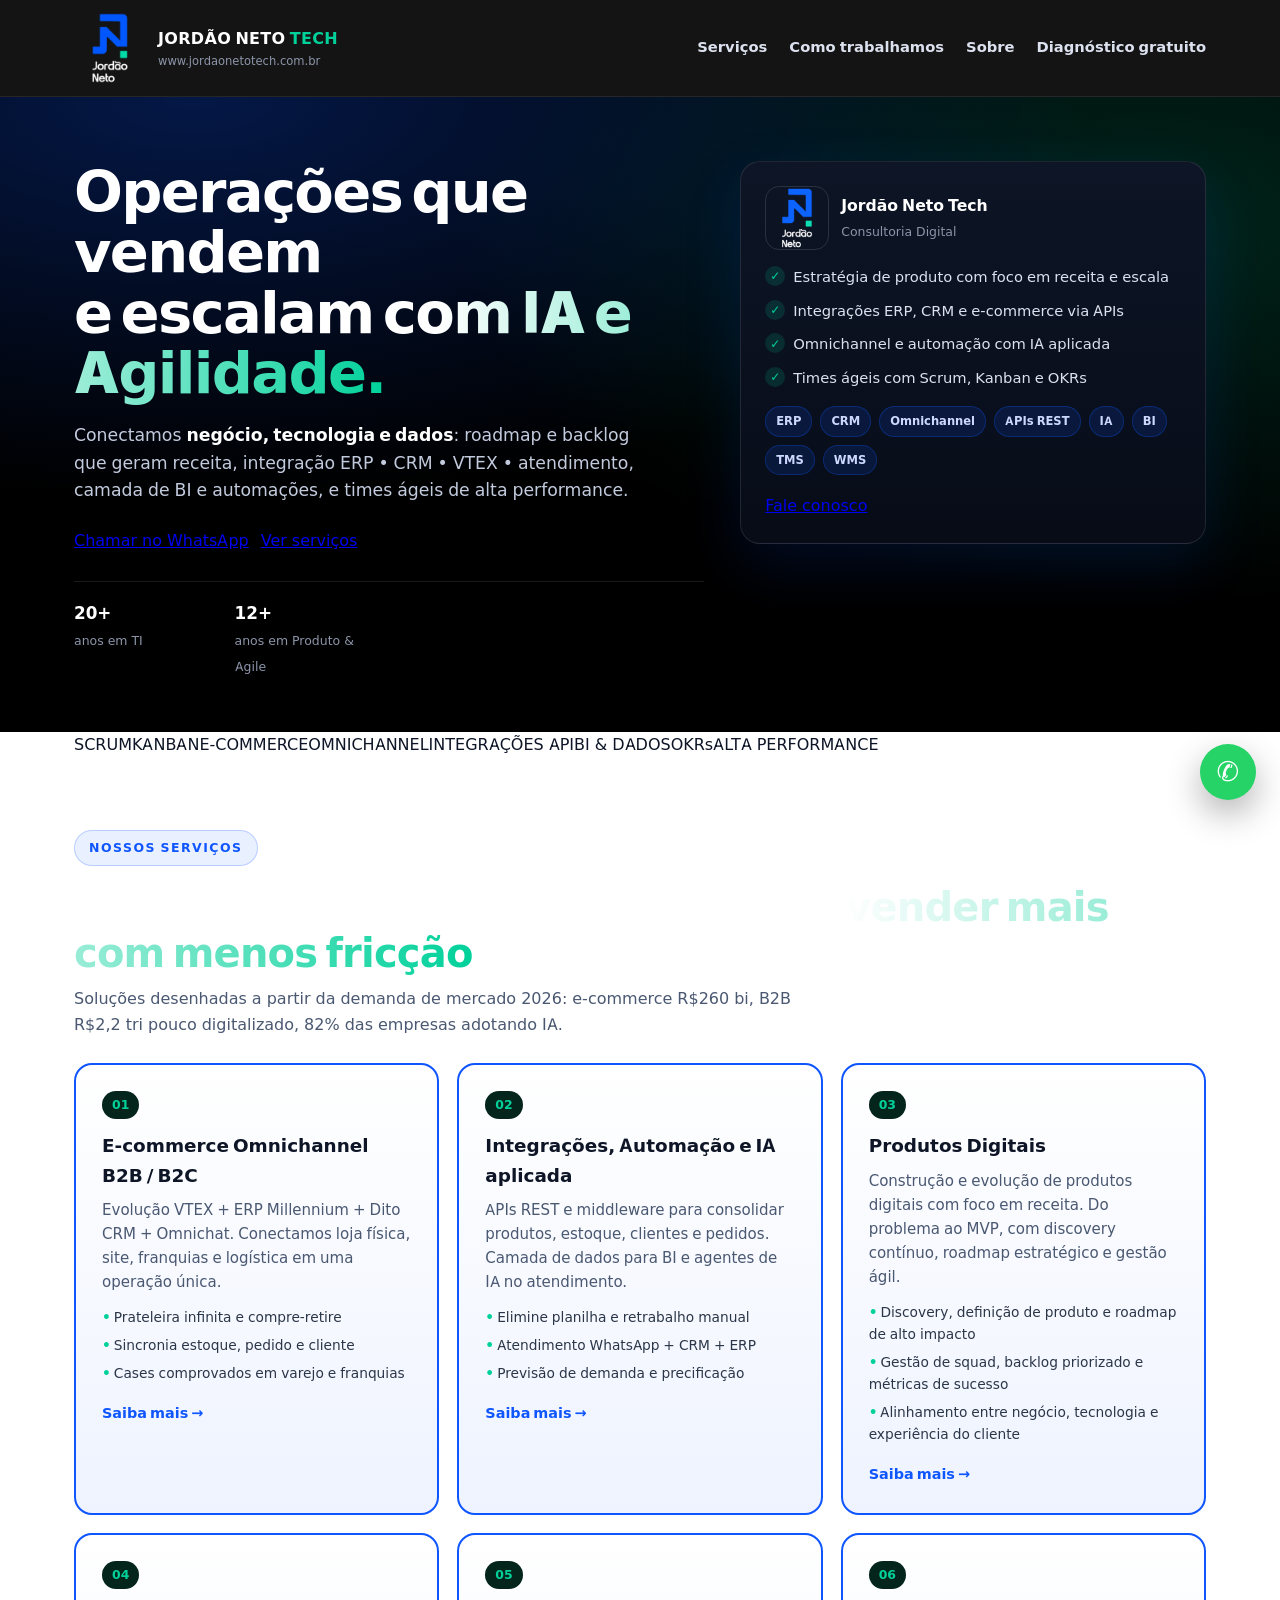
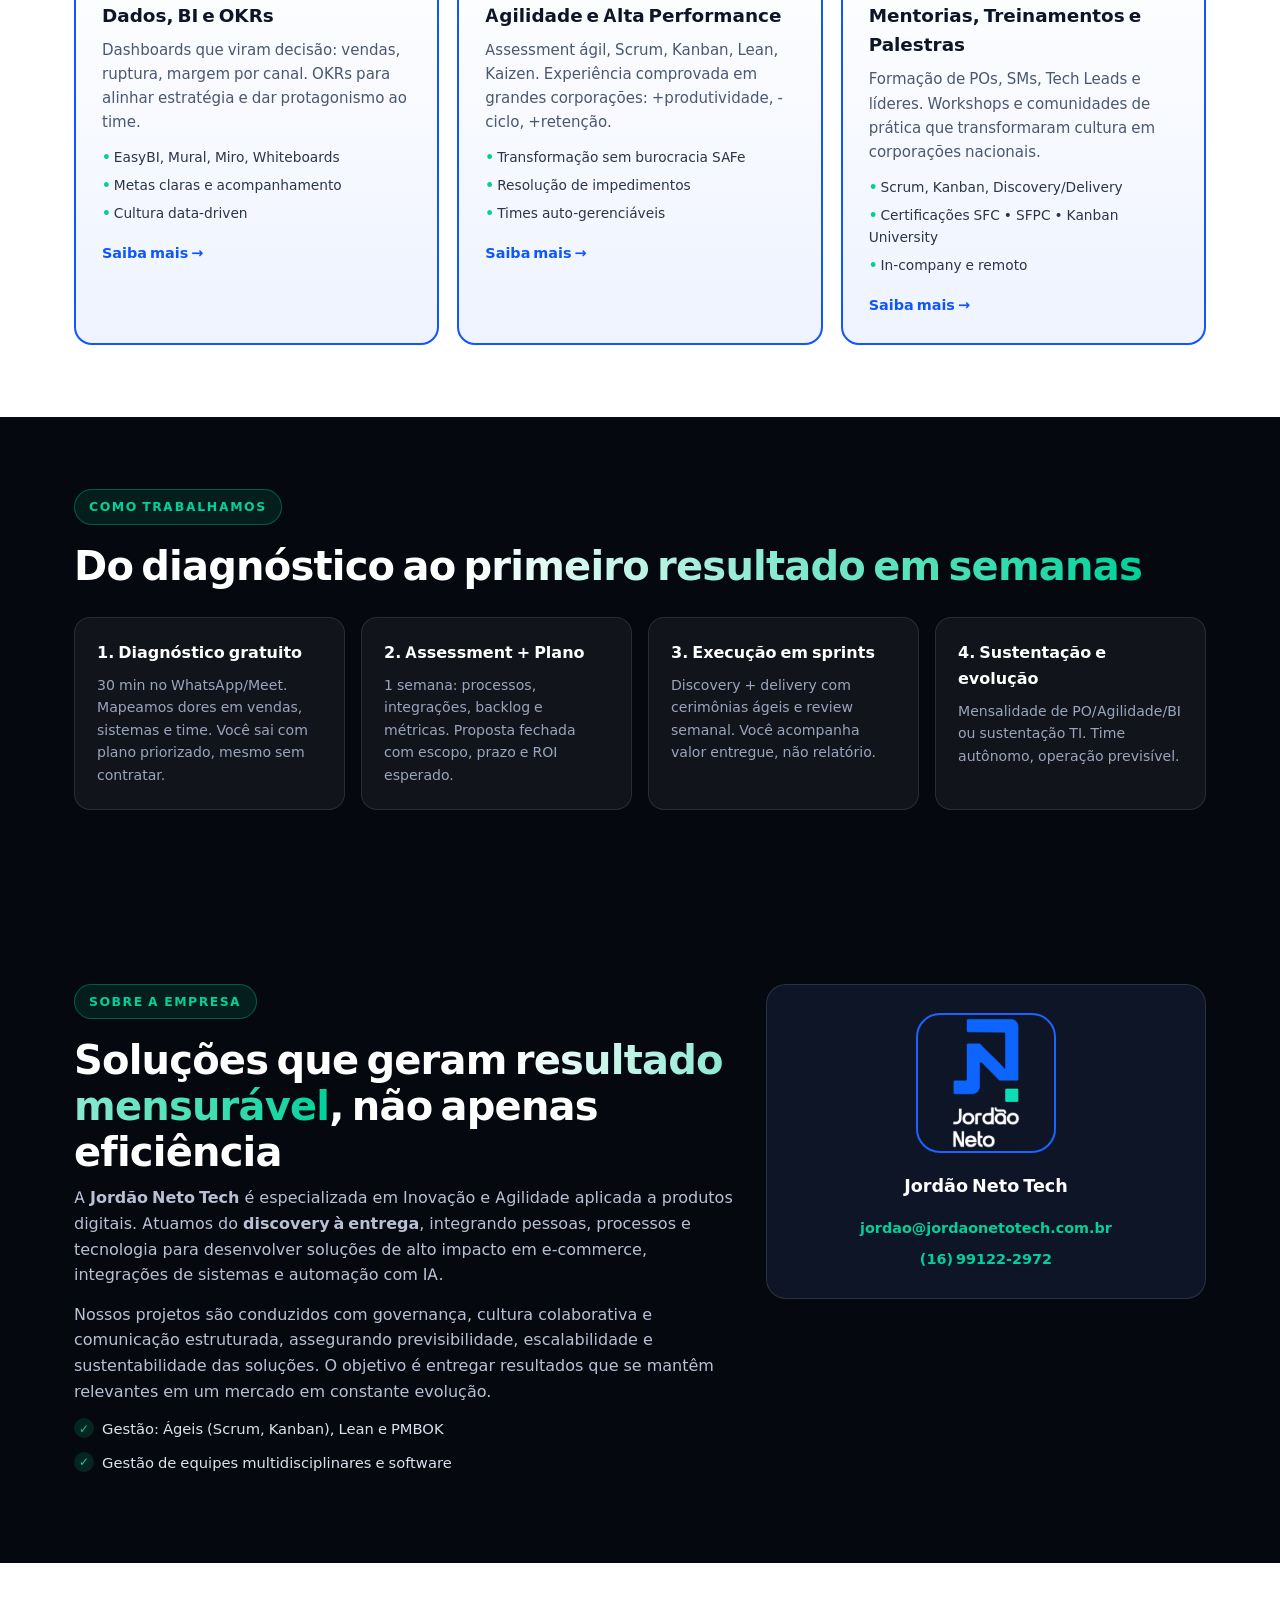
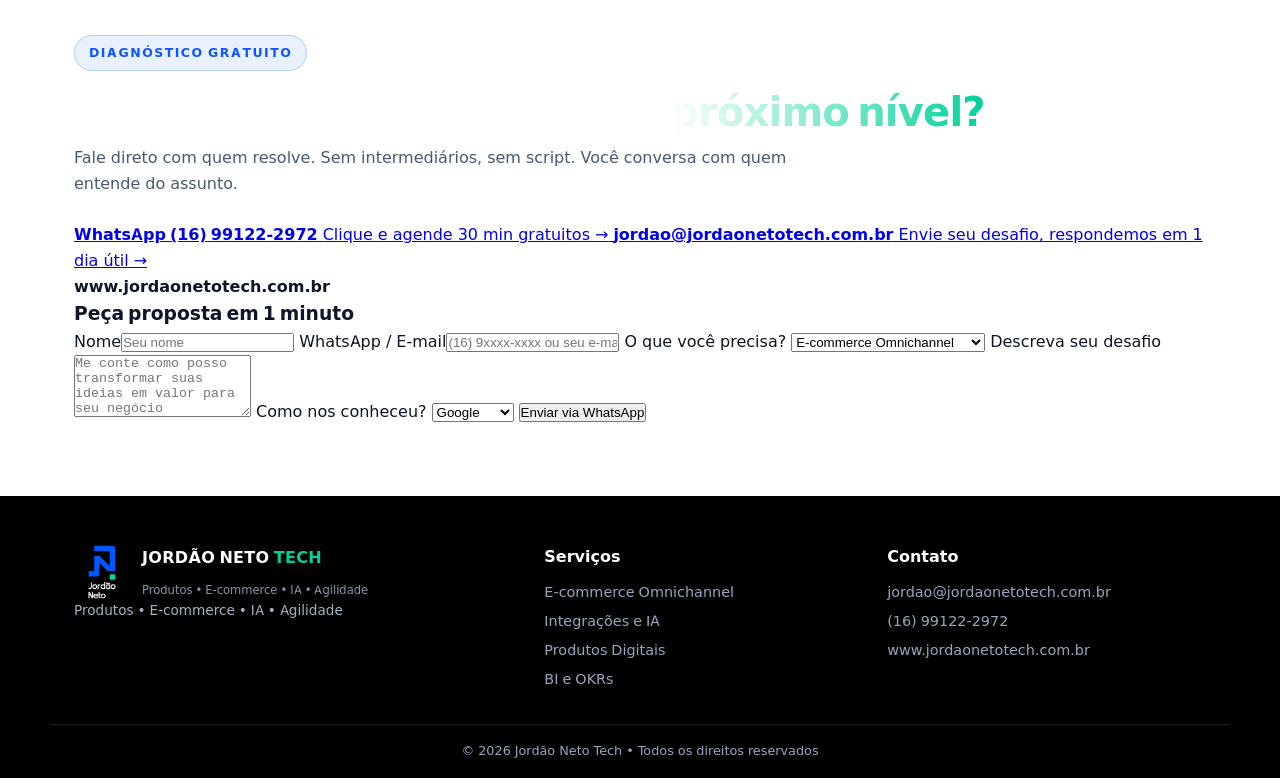
==== index.html @ d8edca73 "perf: minifica CSS (-29%), otimiza logo 1080px→180px (-68%), otimiza carregamento" ====
<!DOCTYPE html>
<html lang="pt-BR">
<head>
  <meta charset="UTF-8" />
  <meta name="viewport" content="width=device-width, initial-scale=1.0" />
  <title>Jordão Neto Tech — E-commerce, Integrações e IA para Empresas</title>
  <meta name="description" content="Jordão Neto Tech — Consultoria especializada em E-commerce Omnichannel VTEX, Integrações ERP/CRM, Automação com IA, Agile Coaching e OKRs. Soluções que geram resultado mensurável." />
  <meta name="google-site-verification" content="google734bd1667b203bbe.html" />
  <meta name="theme-color" content="#000000" />
  <meta name="robots" content="index, follow" />
  <link rel="icon" href="vertical-cor-light.png" />
  <link rel="preload" href="fonts/Inter-Variable.woff2" as="font" type="font/woff2" crossorigin />
  <link rel="preload" href="vertical-cor-light.png" as="image" />
  <link rel="preload" href="styles.css" as="style" />
  <link rel="stylesheet" href="styles.css" />
  <script type="application/ld+json">
  {
    "@context": "https://schema.org",
    "@type": "ProfessionalService",
    "name": "Jordão Neto Tech",
    "description": "Consultoria especializada em E-commerce Omnichannel, Integrações ERP/CRM, Automação com IA, Agile Coaching e OKRs.",
    "url": "https://www.jordaonetotech.com.br",
    "logo": "https://www.jordaonetotech.com.br/vertical-cor-light.png",
    "email": "jordao@jordaonetotech.com.br",
    "telephone": "+5516991222972",
    "areaServed": "BR",
    "serviceType": [
      "E-commerce Omnichannel",
      "Integrações ERP/CRM",
      "Automação com IA",
      "Product Owner Fracionado",
      "Agile Coaching",
      "OKRs e Gestão de Dados"
    ],
    "sameAs": []
  }
  </script>
</head>
<body>
  <!-- HEADER -->
  <header class="header" id="topo">
    <div class="container header-inner">
      <a href="#topo" class="brand">
        <img src="vertical-cor-light.png" alt="Jordão Neto Tech" class="brand-logo" loading="eager" fetchpriority="high" />
        <div class="brand-text">
          <strong>JORDÃO NETO <span>TECH</span></strong>
          <small>www.jordaonetotech.com.br</small>
        </div>
      </a>
      <nav class="nav" id="nav">
        <a href="#servicos">Serviços</a>
        <a href="#como-trabalho">Como trabalhamos</a>
        <a href="#sobre">Sobre</a>
        <a href="#contato" class="btn btn-sm btn-primary">Diagnóstico gratuito</a>
      </nav>
      <button class="menu-btn" id="menuBtn" aria-label="Abrir menu">☰</button>
    </div>
  </header>
  <main>

  <!-- HERO -->
  <section class="hero">
    <div class="container hero-grid">
      <div>
        <h1>Operações que vendem<br />e escalam <span class="grad">com IA e Agilidade.</span></h1>
        <p class="lead">Conectamos <strong>negócio, tecnologia e dados</strong>: roadmap e backlog que geram receita, integração ERP • CRM • VTEX • atendimento, camada de BI e automações, e times ágeis de alta performance.</p>
        <div class="hero-cta">
          <a class="btn btn-primary btn-lg" href="https://wa.me/5516991222972?text=Ol%C3%A1!%20Vim%20pelo%20site%20jordaonetotech.com.br%20e%20quero%20um%20diagn%C3%B3stico%20gratuito." target="_blank" rel="noopener">Chamar no WhatsApp</a>
          <a class="btn btn-ghost btn-lg" href="#servicos">Ver serviços</a>
        </div>
        <div class="hero-proof">
          <div><strong>20+</strong><span>anos em TI</span></div>
          <div><strong>12+</strong><span>anos em Produto & Agile</span></div>
        </div>
      </div>
      <div class="hero-card">
        <div class="hero-card-head">
          <img src="vertical-cor-light.png" alt="JN" loading="lazy" />
          <div>
            <strong>Jordão Neto Tech</strong>
            <small>Consultoria Digital</small>
          </div>
        </div>
        <ul class="check-list">
          <li>Estratégia de produto com foco em receita e escala</li>
          <li>Integrações ERP, CRM e e-commerce via APIs</li>
          <li>Omnichannel e automação com IA aplicada</li>
          <li>Times ágeis com Scrum, Kanban e OKRs</li>
        </ul>
        <div class="stack">
          <span>ERP</span><span>CRM</span><span>Omnichannel</span><span>APIs REST</span><span>IA</span><span>BI</span><span>TMS</span><span>WMS</span>
        </div>
        <a class="btn btn-accent btn-block" href="mailto:jordao@jordaonetotech.com.br?subject=Diagn%C3%B3stico%20gratuito%20-%20Jord%C3%A3o%20Neto%20Tech">Fale conosco</a>
      </div>
    </div>
  </section>

  <!-- MARQUEE -->
  <div class="marquee">
    <div class="container marquee-inner">
      <span>SCRUM</span><i></i><span>KANBAN</span><i></i><span>E-COMMERCE</span><i></i><span>OMNICHANNEL</span><i></i><span>INTEGRAÇÕES API</span><i></i><span>BI & DADOS</span><i></i><span>OKRs</span><i></i><span>ALTA PERFORMANCE</span>
    </div>
  </div>

  <!-- SERVIÇOS -->
  <section class="section" id="servicos">
    <div class="container">
      <span class="tag">Nossos serviços</span>
      <h2>Tudo que sua operação precisa para <span class="hl">vender mais com menos fricção</span></h2>
      <p class="sub">Soluções desenhadas a partir da demanda de mercado 2026: e-commerce R$260 bi, B2B R$2,2 tri pouco digitalizado, 82% das empresas adotando IA.</p>

      <div class="grid-3">
        <article class="card">
          <div class="card-num">01</div>
          <h3>E-commerce Omnichannel B2B / B2C</h3>
          <p>Evolução VTEX + ERP Millennium + Dito CRM + Omnichat. Conectamos loja física, site, franquias e logística em uma operação única.</p>
          <ul>
            <li>Prateleira infinita e compre-retire</li>
            <li>Sincronia estoque, pedido e cliente</li>
            <li>Cases comprovados em varejo e franquias</li>
          </ul>
          <a href="ecommerce-omnichannel.html">Saiba mais →</a>
        </article>

        <article class="card">
          <div class="card-num">02</div>
          <h3>Integrações, Automação e IA aplicada</h3>
          <p>APIs REST e middleware para consolidar produtos, estoque, clientes e pedidos. Camada de dados para BI e agentes de IA no atendimento.</p>
          <ul>
            <li>Elimine planilha e retrabalho manual</li>
            <li>Atendimento WhatsApp + CRM + ERP</li>
            <li>Previsão de demanda e precificação</li>
          </ul>
          <a href="integracoes-ia.html">Saiba mais →</a>
        </article>

        <article class="card">
          <div class="card-num">03</div>
          <h3>Produtos Digitais</h3>
          <p>Construção e evolução de produtos digitais com foco em receita. Do problema ao MVP, com discovery contínuo, roadmap estratégico e gestão ágil.</p>
          <ul>
            <li>Discovery, definição de produto e roadmap de alto impacto</li>
            <li>Gestão de squad, backlog priorizado e métricas de sucesso</li>
            <li>Alinhamento entre negócio, tecnologia e experiência do cliente</li>
          </ul>
          <a href="produtos-digitais.html">Saiba mais →</a>
        </article>

        <article class="card">
          <div class="card-num">04</div>
          <h3>Dados, BI e OKRs</h3>
          <p>Dashboards que viram decisão: vendas, ruptura, margem por canal. OKRs para alinhar estratégia e dar protagonismo ao time.</p>
          <ul>
            <li>EasyBI, Mural, Miro, Whiteboards</li>
            <li>Metas claras e acompanhamento</li>
            <li>Cultura data-driven</li>
          </ul>
          <a href="dados-bi-okrs.html">Saiba mais →</a>
        </article>

        <article class="card">
          <div class="card-num">05</div>
          <h3>Agilidade e Alta Performance</h3>
          <p>Assessment ágil, Scrum, Kanban, Lean, Kaizen. Experiência comprovada em grandes corporações: +produtividade, -ciclo, +retenção.</p>
          <ul>
            <li>Transformação sem burocracia SAFe</li>
            <li>Resolução de impedimentos</li>
            <li>Times auto-gerenciáveis</li>
          </ul>
          <a href="agilidade-alta-performance.html">Saiba mais →</a>
        </article>

        <article class="card">
          <div class="card-num">06</div>
          <h3>Mentorias, Treinamentos e Palestras</h3>
          <p>Formação de POs, SMs, Tech Leads e líderes. Workshops e comunidades de prática que transformaram cultura em corporações nacionais.</p>
          <ul>
            <li>Scrum, Kanban, Discovery/Delivery</li>
            <li>Certificações SFC • SFPC • Kanban University</li>
            <li>In-company e remoto</li>
          </ul>
          <a href="treinamento-mentoria.html">Saiba mais →</a>
        </article>
      </div>
    </div>
  </section>

  <!-- COMO TRABALHAMOS -->
  <section class="section dark" id="como-trabalho">
    <div class="container">
      <span class="tag green">Como trabalhamos</span>
      <h2 class="white">Do diagnóstico ao <span class="hl">primeiro resultado em semanas</span></h2>
      <div class="grid-4">
        <div class="step"><strong>1. Diagnóstico gratuito</strong><p>30 min no WhatsApp/Meet. Mapeamos dores em vendas, sistemas e time. Você sai com plano priorizado, mesmo sem contratar.</p></div>
        <div class="step"><strong>2. Assessment + Plano</strong><p>1 semana: processos, integrações, backlog e métricas. Proposta fechada com escopo, prazo e ROI esperado.</p></div>
        <div class="step"><strong>3. Execução em sprints</strong><p>Discovery + delivery com cerimônias ágeis e review semanal. Você acompanha valor entregue, não relatório.</p></div>
        <div class="step"><strong>4. Sustentação e evolução</strong><p>Mensalidade de PO/Agilidade/BI ou sustentação TI. Time autônomo, operação previsível.</p></div>
      </div>
    </div>
  </section>

  <!-- SOBRE -->
  <section class="section dark" id="sobre">
    <div class="container about-grid">
      <div>
        <span class="tag green">Sobre a empresa</span>
        <h2 class="white">Soluções que geram <span class="hl">resultado mensurável</span>, não apenas eficiência</h2>
        <p>A <strong>Jordão Neto Tech</strong> é especializada em Inovação e Agilidade aplicada a produtos digitais. Atuamos do <strong>discovery à entrega</strong>, integrando pessoas, processos e tecnologia para desenvolver soluções de alto impacto em e-commerce, integrações de sistemas e automação com IA.</p>
        <p>Nossos projetos são conduzidos com governança, cultura colaborativa e comunicação estruturada, assegurando previsibilidade, escalabilidade e sustentabilidade das soluções. O objetivo é entregar resultados que se mantêm relevantes em um mercado em constante evolução.</p>
        <ul class="check-list light">
          <li>Gestão: Ágeis (Scrum, Kanban), Lean e PMBOK</li>
          <li>Gestão de equipes multidisciplinares e software</li>
        </ul>
      </div>
      <div class="about-card">
        <img src="vertical-cor-light.png" alt="Jordão Neto Tech" loading="lazy" />
        <strong>Jordão Neto Tech</strong>
        <div class="about-contact">
          <a href="mailto:jordao@jordaonetotech.com.br">jordao@jordaonetotech.com.br</a>
          <a href="https://wa.me/5516991222972" target="_blank" rel="noopener">(16) 99122-2972</a>
        </div>
      </div>
    </div>
  </section>

  <!-- CONTATO -->
  <section class="section" id="contato">
    <div class="container contact-grid">
      <div>
        <span class="tag">Diagnóstico gratuito</span>
        <h2>Sua operação pronta para o <span class="hl">próximo nível?</span></h2>
        <p class="sub">Fale direto com quem resolve. Sem intermediários, sem script. Você conversa com quem entende do assunto.</p>
        <div class="contact-cards">
          <a class="c-card wa" href="https://wa.me/5516991222972?text=Ol%C3%A1!%20Vim%20pelo%20site%20jordaonetotech.com.br%20e%20quero%20um%20diagn%C3%B3stico." target="_blank" rel="noopener">
            <strong>WhatsApp (16) 99122-2972</strong>
            <span>Clique e agende 30 min gratuitos →</span>
          </a>
          <a class="c-card mail" href="mailto:jordao@jordaonetotech.com.br?subject=Contato%20via%20site%20jordaonetotech.com.br">
            <strong>jordao@jordaonetotech.com.br</strong>
            <span>Envie seu desafio, respondemos em 1 dia útil →</span>
          </a>
          <div class="c-card site">
            <strong>www.jordaonetotech.com.br</strong>
          </div>
        </div>
      </div>
      <form class="form" id="leadForm">
        <h3>Peça proposta em 1 minuto</h3>
        <label>Nome<input required name="nome" placeholder="Seu nome" /></label>
        <label>WhatsApp / E-mail<input required name="contato" placeholder="(16) 9xxxx-xxxx ou seu e-mail" /></label>
        <label>O que você precisa?
          <select name="servico">
            <option>E-commerce Omnichannel</option>
            <option>Integrações / Automação / IA</option>
            <option>Produtos Digitais</option>
            <option>Dados, BI e OKRs</option>
            <option>Agilidade / Alta performance</option>
            <option>Treinamento / Mentoria</option>
          </select>
        </label>
        <label>Descreva seu desafio<textarea name="msg" rows="4" placeholder="Me conte como posso transformar suas ideias em valor para seu negócio"></textarea></label>
        <label>Como nos conheceu?
          <select name="origem">
            <option>Google</option>
            <option>LinkedIn</option>
            <option>Indicação</option>
            <option>Instagram</option>
            <option>Outro</option>
          </select>
        </label>
        <button class="btn btn-primary btn-block" type="submit">Enviar via WhatsApp</button>
      </form>
    </div>
  </section>

  </main>
  <footer class="footer">
    <div class="container footer-grid">
      <div>
        <div class="brand">
          <img src="vertical-cor-light.png" alt="Jordão Neto Tech" class="brand-logo sm" loading="lazy" />
          <div class="brand-text"><strong>JORDÃO NETO <span>TECH</span></strong><small>Produtos • E-commerce • IA • Agilidade</small></div>
        </div>
        <p class="muted">Produtos • E-commerce • IA • Agilidade</p>
      </div>
      <div>
        <strong>Serviços</strong>
        <a href="#servicos">E-commerce Omnichannel</a>
        <a href="#servicos">Integrações e IA</a>
        <a href="#servicos">Produtos Digitais</a>
        <a href="#servicos">BI e OKRs</a>
      </div>
      <div>
        <strong>Contato</strong>
        <a href="mailto:jordao@jordaonetotech.com.br">jordao@jordaonetotech.com.br</a>
        <a href="https://wa.me/5516991222972" target="_blank" rel="noopener">(16) 99122-2972</a>
        <a href="https://www.jordaonetotech.com.br">www.jordaonetotech.com.br</a>
      </div>
    </div>
    <div class="container copy">© 2026 Jordão Neto Tech • Todos os direitos reservados</div>
  </footer>

  <a class="float-wa" href="https://wa.me/5516991222972?text=Ol%C3%A1!%20Vim%20pelo%20site." target="_blank" rel="noopener" aria-label="WhatsApp">✆</a>

  <script src="script.js" defer></script>

</body>
</html>
---- styles.css ----
@font-face{font-family:'Inter';font-style:normal;font-weight:100 900;font-display:swap;src:url(fonts/Inter-Variable.woff2) format('woff2')} :root{   --black:#000000;   --navy:#05080f;   --navy2:#0a1120;   --blue:#0f56ff;   --blue-dark:#0a3fd1;   --green:#00d19a;   --green-dark:#00a87c;   --white:#ffffff;   --gray:#a8b0c0;   --light:#f4f6fb;   --card:#ffffff;   --border:#e6eaf2;   --radius:18px;   --shadow:0 20px 60px rgba(15,86,255,.14); } *{box-sizing:border-box;margin:0;padding:0} html{scroll-behavior:smooth} body{font-family:'Inter',system-ui,-apple-system,sans-serif;color:#0d1526;background:var(--white);line-height:1.6} .container{max-width:1180px;margin:0 auto;padding:0 24px} .center{text-align:center}.muted{color:var(--gray);font-size:.85rem}.white{color:#fff} h1{font-size:clamp(2.1rem,5vw,3.6rem);line-height:1.05;letter-spacing:-.03em;font-weight:900;color:#fff} h2{font-size:clamp(1.6rem,3.4vw,2.5rem);line-height:1.15;letter-spacing:-.02em;font-weight:800;margin:12px 0 10px;color:#fff} .grad{background:linear-gradient(90deg,#fff 10%,var(--green));-webkit-background-clip:text;background-clip:text;color:transparent;-webkit-text-fill-color:transparent} .hl{background:linear-gradient(90deg,#fff,var(--green));-webkit-background-clip:text;background-clip:text;color:transparent;-webkit-text-fill-color:transparent} .tag{display:inline-block;font-size:.78rem;font-weight:800;letter-spacing:.12em;text-transform:uppercase;color:var(--blue);background:rgba(15,86,255,.09);border:1px solid rgba(15,86,255,.22);padding:7px 14px;border-radius:100px;margin-bottom:6px} .tag.green{color:var(--green);background:rgba(0,209,154,.1);border-color:rgba(0,209,154,.35)} .sub{color:#4a5872;max-width:720px;margin:6px 0 26px} .header{position:sticky;top:0;z-index:50;background:rgba(0,0,0,.92);backdrop-filter:blur(12px);border-bottom:1px solid rgba(255,255,255,.08)} .header-inner{display:flex;align-items:center;justify-content:space-between;padding:12px 24px;gap:16px} .brand{display:flex;align-items:center;gap:12px;text-decoration:none} .brand-logo{width:72px;height:72px;object-fit:contain;border-radius:12px;background:transparent;mix-blend-mode:screen} .brand-logo.sm{width:56px;height:56px} .brand-text strong{color:#fff;font-size:1rem;letter-spacing:.02em} .brand-text strong span{color:var(--green)} .brand-text small{display:block;color:#8b94a8;font-size:.72rem} .nav{display:flex;align-items:center;gap:22px} .nav a{color:#dbe1ee;text-decoration:none;font-weight:600;font-size:.92rem} .nav a:hover{color:var(--green)} .menu-btn{display:none;background:none;border:1px solid rgba(255,255,255,.2);color:#fff;border-radius:10px;padding:8px 12px;font-size:1.1rem;cursor:pointer} .hero{background:radial-gradient(900px 400px at 15% 0%,rgba(15,86,255,.28),transparent),radial-gradient(700px 380px at 90% 20%,rgba(0,209,154,.18),transparent),var(--black);color:#fff;padding:64px 0 54px} .hero-grid{display:grid;grid-template-columns:1.15fr .85fr;gap:36px;align-items:start} .badge{display:inline-flex;align-items:center;gap:8px;font-size:.8rem;font-weight:600;color:#dbe4ff;background:rgba(15,86,255,.14);border:1px solid rgba(15,86,255,.35);padding:8px 14px;border-radius:100px;margin-bottom:18px} .dot{width:8px;height:8px;border-radius:50%;background:var(--green);box-shadow:0 0 0 5px rgba(0,209,154,.2)} .hero h1{color:#fff} .lead{color:#c2cadd;margin:18px 0 24px;font-size:1.08rem;max-width:560px} .lead strong{color:#fff} .hero-cta{display:flex;gap:12px;flex-wrap:wrap;margin-bottom:28px} .hero-proof{display:grid;grid-template-columns:repeat(4,1fr);gap:12px;border-top:1px solid rgba(255,255,255,.1);padding-top:18px} .hero-proof strong{display:block;font-size:1.05rem;color:#fff} .hero-proof span{font-size:.78rem;color:#8b94a8} .hero-card{background:linear-gradient(180deg,#0d1526,#070c17);border:1px solid rgba(255,255,255,.1);border-radius:20px;padding:24px;box-shadow:var(--shadow)} .hero-card-head{display:flex;gap:12px;align-items:center;margin-bottom:16px} .hero-card-head img{width:64px;height:64px;object-fit:contain;border-radius:14px;background:transparent;mix-blend-mode:screen;border:1px solid rgba(255,255,255,.12)} .hero-card-head strong{display:block;font-size:.98rem} .hero-card-head small{color:#8b94a8;font-size:.78rem} .check-list{list-style:none;display:grid;gap:10px;margin:0 0 16px} .check-list li{position:relative;padding-left:28px;font-size:.92rem;color:#dbe1ee} .check-list li::before{content:'✓';position:absolute;left:0;top:0;width:20px;height:20px;border-radius:50%;background:rgba(0,209,154,.15);color:var(--green);font-weight:900;display:flex;align-items:center;justify-content:center;font-size:.75rem} .check-list.light li{color:#dbe1ee} .stack{display:flex;flex-wrap:wrap;gap:8px;margin:0 0 18px} .stack span{font-size:.72rem;font-weight:700;background:rgba(15,86,255,.14);border:1px solid rgba(15,86,255,.3);color:#cdd8ff;padding:5px 10px;border-radius:100px} .stack.small span{font-size:.7rem} .section{padding:72px 0} .section.dark{background:var(--navy);color:#dbe1ee} .section.dark .sub{color:#9aa5bd} .grid-3{display:grid;grid-template-columns:repeat(3,1fr);gap:18px} .card{background:var(--card);border:2px solid var(--blue);border-radius:var(--radius);padding:26px;position:relative;transition:.2s;background:linear-gradient(180deg,#fff,#eef3ff)} .card:hover{transform:translateY(-4px);box-shadow:var(--shadow)} .card.featured{border:2px solid var(--blue);background:linear-gradient(180deg,#fff,#eef3ff)} .card-num{font-size:.78rem;font-weight:900;color:var(--green);background:#03251b;display:inline-block;padding:4px 10px;border-radius:100px;margin-bottom:12px} .card h3{font-size:1.15rem;margin-bottom:8px} .card p{color:#4a5872;font-size:.94rem;margin-bottom:12px} .card ul{list-style:none;margin:0 0 16px;display:grid;gap:6px} .card ul li{font-size:.86rem;color:#2b3648} .card ul li::before{content:'• ';color:var(--green);font-weight:900} .card a{color:var(--blue);font-weight:800;text-decoration:none;font-size:.9rem} .note{margin-top:18px;background:#f0fdf7;border:1px dashed var(--green);padding:14px 18px;border-radius:12px;font-size:.9rem;color:#0b3b2e} .grid-4{display:grid;grid-template-columns:repeat(4,1fr);gap:16px;margin:28px 0 30px} .step{background:rgba(255,255,255,.05);border:1px solid rgba(255,255,255,.1);border-radius:16px;padding:22px} .step strong{color:#fff;display:block;margin-bottom:8px} .step p{font-size:.88rem;color:#9aa5bd} .about-grid{display:grid;grid-template-columns:1.2fr .8fr;gap:32px;align-items:start} .about-grid p{color:#b8c1d4;margin-bottom:14px} .about-card{background:#0d1526;border:1px solid rgba(255,255,255,.12);border-radius:20px;padding:28px;text-align:center} .about-card img{width:140px;height:140px;object-fit:contain;border-radius:24px;background:transparent;mix-blend-mode:screen;margin-bottom:12px;border:2px solid var(--blue)} .about-card strong{display:block;color:#fff;font-size:1.1rem} .about-card small{color:#8b94a8} .about-contact{display:grid;gap:8px;margin-top:16px} .about-contact a{color:var(--green);text-decoration:none;font-weight:700;font-size:.9rem;word-break:break-all} .footer{background:#000;color:#9aa5bd;padding:48px 0 0} .footer-grid{display:grid;grid-template-columns:1.4fr 1fr 1fr;gap:24px;padding-bottom:28px} .footer strong{color:#fff;display:block;margin-bottom:10px} .footer a{display:block;color:#9aa5bd;text-decoration:none;font-size:.9rem;margin-bottom:6px} .footer a:hover{color:var(--green)} .copy{border-top:1px solid rgba(255,255,255,.1);padding:16px 24px;text-align:center;font-size:.8rem} .float-wa{position:fixed;right:24px;bottom:100px;width:56px;height:56px;border-radius:50%;background:#25d366;color:#fff;display:flex;align-items:center;justify-content:center;font-size:1.7rem;text-decoration:none;box-shadow:0 14px 34px rgba(0,0,0,.3);z-index:99999;pointer-events:auto} @media(max-width:960px){   .hero-grid,.grid-3,.about-grid,.contact-grid{grid-template-columns:1fr}   .grid-4{grid-template-columns:1fr 1fr}   .hero-proof{grid-template-columns:1fr 1fr}   .nav{display:none;position:absolute;top:100%;left:0;right:0;background:#000;flex-direction:column;padding:18px;gap:14px;border-bottom:1px solid rgba(255,255,255,.1)}   .nav.open{display:flex}   .menu-btn{display:block}   .edu{grid-template-columns:1fr}   .footer-grid{grid-template-columns:1fr}   .form{position:static} } @media(max-width:560px){.grid-4{grid-template-columns:1fr}.section{padding:52px 0}}
---- styles.css ----
@font-face{font-family:'Inter';font-style:normal;font-weight:100 900;font-display:swap;src:url(fonts/Inter-Variable.woff2) format('woff2')} :root{   --black:#000000;   --navy:#05080f;   --navy2:#0a1120;   --blue:#0f56ff;   --blue-dark:#0a3fd1;   --green:#00d19a;   --green-dark:#00a87c;   --white:#ffffff;   --gray:#a8b0c0;   --light:#f4f6fb;   --card:#ffffff;   --border:#e6eaf2;   --radius:18px;   --shadow:0 20px 60px rgba(15,86,255,.14); } *{box-sizing:border-box;margin:0;padding:0} html{scroll-behavior:smooth} body{font-family:'Inter',system-ui,-apple-system,sans-serif;color:#0d1526;background:var(--white);line-height:1.6} .container{max-width:1180px;margin:0 auto;padding:0 24px} .center{text-align:center}.muted{color:var(--gray);font-size:.85rem}.white{color:#fff} h1{font-size:clamp(2.1rem,5vw,3.6rem);line-height:1.05;letter-spacing:-.03em;font-weight:900;color:#fff} h2{font-size:clamp(1.6rem,3.4vw,2.5rem);line-height:1.15;letter-spacing:-.02em;font-weight:800;margin:12px 0 10px;color:#fff} .grad{background:linear-gradient(90deg,#fff 10%,var(--green));-webkit-background-clip:text;background-clip:text;color:transparent;-webkit-text-fill-color:transparent} .hl{background:linear-gradient(90deg,#fff,var(--green));-webkit-background-clip:text;background-clip:text;color:transparent;-webkit-text-fill-color:transparent} .tag{display:inline-block;font-size:.78rem;font-weight:800;letter-spacing:.12em;text-transform:uppercase;color:var(--blue);background:rgba(15,86,255,.09);border:1px solid rgba(15,86,255,.22);padding:7px 14px;border-radius:100px;margin-bottom:6px} .tag.green{color:var(--green);background:rgba(0,209,154,.1);border-color:rgba(0,209,154,.35)} .sub{color:#4a5872;max-width:720px;margin:6px 0 26px} .header{position:sticky;top:0;z-index:50;background:rgba(0,0,0,.92);backdrop-filter:blur(12px);border-bottom:1px solid rgba(255,255,255,.08)} .header-inner{display:flex;align-items:center;justify-content:space-between;padding:12px 24px;gap:16px} .brand{display:flex;align-items:center;gap:12px;text-decoration:none} .brand-logo{width:72px;height:72px;object-fit:contain;border-radius:12px;background:transparent;mix-blend-mode:screen} .brand-logo.sm{width:56px;height:56px} .brand-text strong{color:#fff;font-size:1rem;letter-spacing:.02em} .brand-text strong span{color:var(--green)} .brand-text small{display:block;color:#8b94a8;font-size:.72rem} .nav{display:flex;align-items:center;gap:22px} .nav a{color:#dbe1ee;text-decoration:none;font-weight:600;font-size:.92rem} .nav a:hover{color:var(--green)} .menu-btn{display:none;background:none;border:1px solid rgba(255,255,255,.2);color:#fff;border-radius:10px;padding:8px 12px;font-size:1.1rem;cursor:pointer} .hero{background:radial-gradient(900px 400px at 15% 0%,rgba(15,86,255,.28),transparent),radial-gradient(700px 380px at 90% 20%,rgba(0,209,154,.18),transparent),var(--black);color:#fff;padding:64px 0 54px} .hero-grid{display:grid;grid-template-columns:1.15fr .85fr;gap:36px;align-items:start} .badge{display:inline-flex;align-items:center;gap:8px;font-size:.8rem;font-weight:600;color:#dbe4ff;background:rgba(15,86,255,.14);border:1px solid rgba(15,86,255,.35);padding:8px 14px;border-radius:100px;margin-bottom:18px} .dot{width:8px;height:8px;border-radius:50%;background:var(--green);box-shadow:0 0 0 5px rgba(0,209,154,.2)} .hero h1{color:#fff} .lead{color:#c2cadd;margin:18px 0 24px;font-size:1.08rem;max-width:560px} .lead strong{color:#fff} .hero-cta{display:flex;gap:12px;flex-wrap:wrap;margin-bottom:28px} .hero-proof{display:grid;grid-template-columns:repeat(4,1fr);gap:12px;border-top:1px solid rgba(255,255,255,.1);padding-top:18px} .hero-proof strong{display:block;font-size:1.05rem;color:#fff} .hero-proof span{font-size:.78rem;color:#8b94a8} .hero-card{background:linear-gradient(180deg,#0d1526,#070c17);border:1px solid rgba(255,255,255,.1);border-radius:20px;padding:24px;box-shadow:var(--shadow)} .hero-card-head{display:flex;gap:12px;align-items:center;margin-bottom:16px} .hero-card-head img{width:64px;height:64px;object-fit:contain;border-radius:14px;background:transparent;mix-blend-mode:screen;border:1px solid rgba(255,255,255,.12)} .hero-card-head strong{display:block;font-size:.98rem} .hero-card-head small{color:#8b94a8;font-size:.78rem} .check-list{list-style:none;display:grid;gap:10px;margin:0 0 16px} .check-list li{position:relative;padding-left:28px;font-size:.92rem;color:#dbe1ee} .check-list li::before{content:'✓';position:absolute;left:0;top:0;width:20px;height:20px;border-radius:50%;background:rgba(0,209,154,.15);color:var(--green);font-weight:900;display:flex;align-items:center;justify-content:center;font-size:.75rem} .check-list.light li{color:#dbe1ee} .stack{display:flex;flex-wrap:wrap;gap:8px;margin:0 0 18px} .stack span{font-size:.72rem;font-weight:700;background:rgba(15,86,255,.14);border:1px solid rgba(15,86,255,.3);color:#cdd8ff;padding:5px 10px;border-radius:100px} .stack.small span{font-size:.7rem} .section{padding:72px 0} .section.dark{background:var(--navy);color:#dbe1ee} .section.dark .sub{color:#9aa5bd} .grid-3{display:grid;grid-template-columns:repeat(3,1fr);gap:18px} .card{background:var(--card);border:2px solid var(--blue);border-radius:var(--radius);padding:26px;position:relative;transition:.2s;background:linear-gradient(180deg,#fff,#eef3ff)} .card:hover{transform:translateY(-4px);box-shadow:var(--shadow)} .card.featured{border:2px solid var(--blue);background:linear-gradient(180deg,#fff,#eef3ff)} .card-num{font-size:.78rem;font-weight:900;color:var(--green);background:#03251b;display:inline-block;padding:4px 10px;border-radius:100px;margin-bottom:12px} .card h3{font-size:1.15rem;margin-bottom:8px} .card p{color:#4a5872;font-size:.94rem;margin-bottom:12px} .card ul{list-style:none;margin:0 0 16px;display:grid;gap:6px} .card ul li{font-size:.86rem;color:#2b3648} .card ul li::before{content:'• ';color:var(--green);font-weight:900} .card a{color:var(--blue);font-weight:800;text-decoration:none;font-size:.9rem} .note{margin-top:18px;background:#f0fdf7;border:1px dashed var(--green);padding:14px 18px;border-radius:12px;font-size:.9rem;color:#0b3b2e} .grid-4{display:grid;grid-template-columns:repeat(4,1fr);gap:16px;margin:28px 0 30px} .step{background:rgba(255,255,255,.05);border:1px solid rgba(255,255,255,.1);border-radius:16px;padding:22px} .step strong{color:#fff;display:block;margin-bottom:8px} .step p{font-size:.88rem;color:#9aa5bd} .about-grid{display:grid;grid-template-columns:1.2fr .8fr;gap:32px;align-items:start} .about-grid p{color:#b8c1d4;margin-bottom:14px} .about-card{background:#0d1526;border:1px solid rgba(255,255,255,.12);border-radius:20px;padding:28px;text-align:center} .about-card img{width:140px;height:140px;object-fit:contain;border-radius:24px;background:transparent;mix-blend-mode:screen;margin-bottom:12px;border:2px solid var(--blue)} .about-card strong{display:block;color:#fff;font-size:1.1rem} .about-card small{color:#8b94a8} .about-contact{display:grid;gap:8px;margin-top:16px} .about-contact a{color:var(--green);text-decoration:none;font-weight:700;font-size:.9rem;word-break:break-all} .footer{background:#000;color:#9aa5bd;padding:48px 0 0} .footer-grid{display:grid;grid-template-columns:1.4fr 1fr 1fr;gap:24px;padding-bottom:28px} .footer strong{color:#fff;display:block;margin-bottom:10px} .footer a{display:block;color:#9aa5bd;text-decoration:none;font-size:.9rem;margin-bottom:6px} .footer a:hover{color:var(--green)} .copy{border-top:1px solid rgba(255,255,255,.1);padding:16px 24px;text-align:center;font-size:.8rem} .float-wa{position:fixed;right:24px;bottom:100px;width:56px;height:56px;border-radius:50%;background:#25d366;color:#fff;display:flex;align-items:center;justify-content:center;font-size:1.7rem;text-decoration:none;box-shadow:0 14px 34px rgba(0,0,0,.3);z-index:99999;pointer-events:auto} @media(max-width:960px){   .hero-grid,.grid-3,.about-grid,.contact-grid{grid-template-columns:1fr}   .grid-4{grid-template-columns:1fr 1fr}   .hero-proof{grid-template-columns:1fr 1fr}   .nav{display:none;position:absolute;top:100%;left:0;right:0;background:#000;flex-direction:column;padding:18px;gap:14px;border-bottom:1px solid rgba(255,255,255,.1)}   .nav.open{display:flex}   .menu-btn{display:block}   .edu{grid-template-columns:1fr}   .footer-grid{grid-template-columns:1fr}   .form{position:static} } @media(max-width:560px){.grid-4{grid-template-columns:1fr}.section{padding:52px 0}}
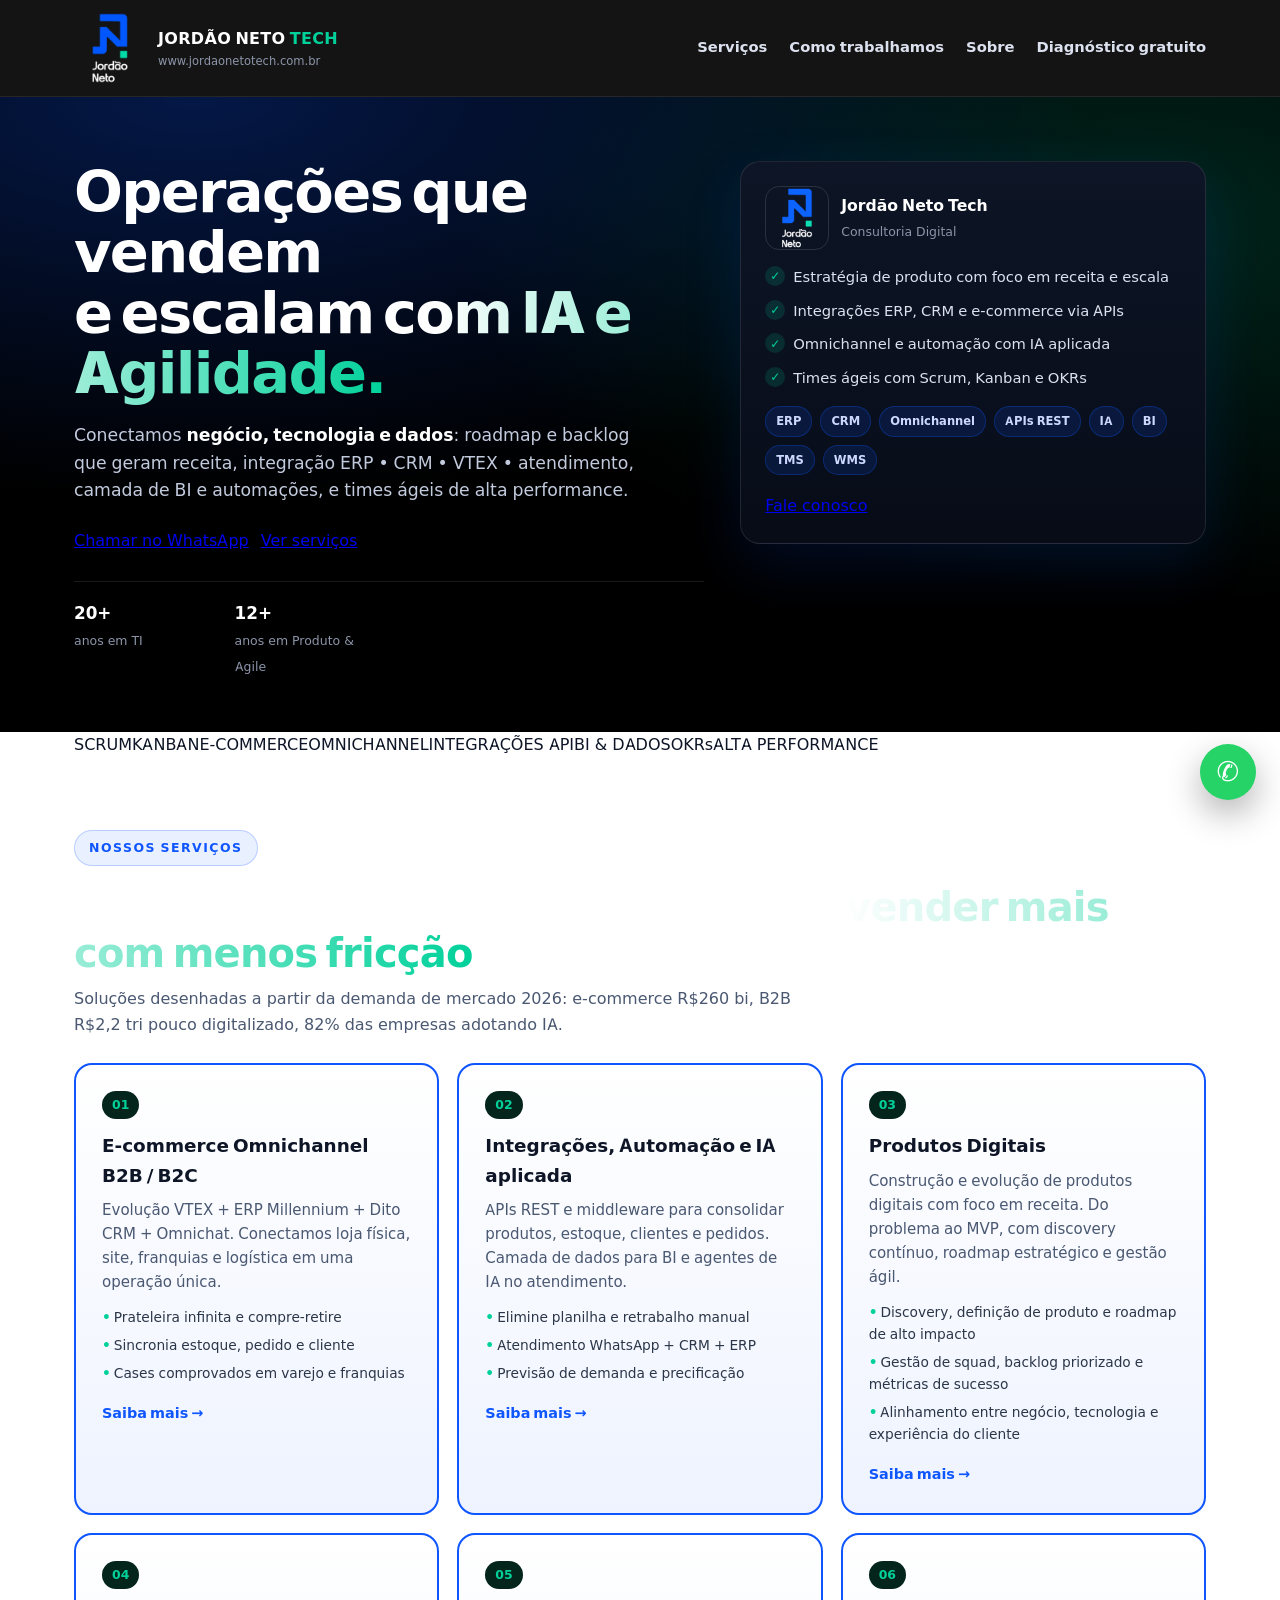
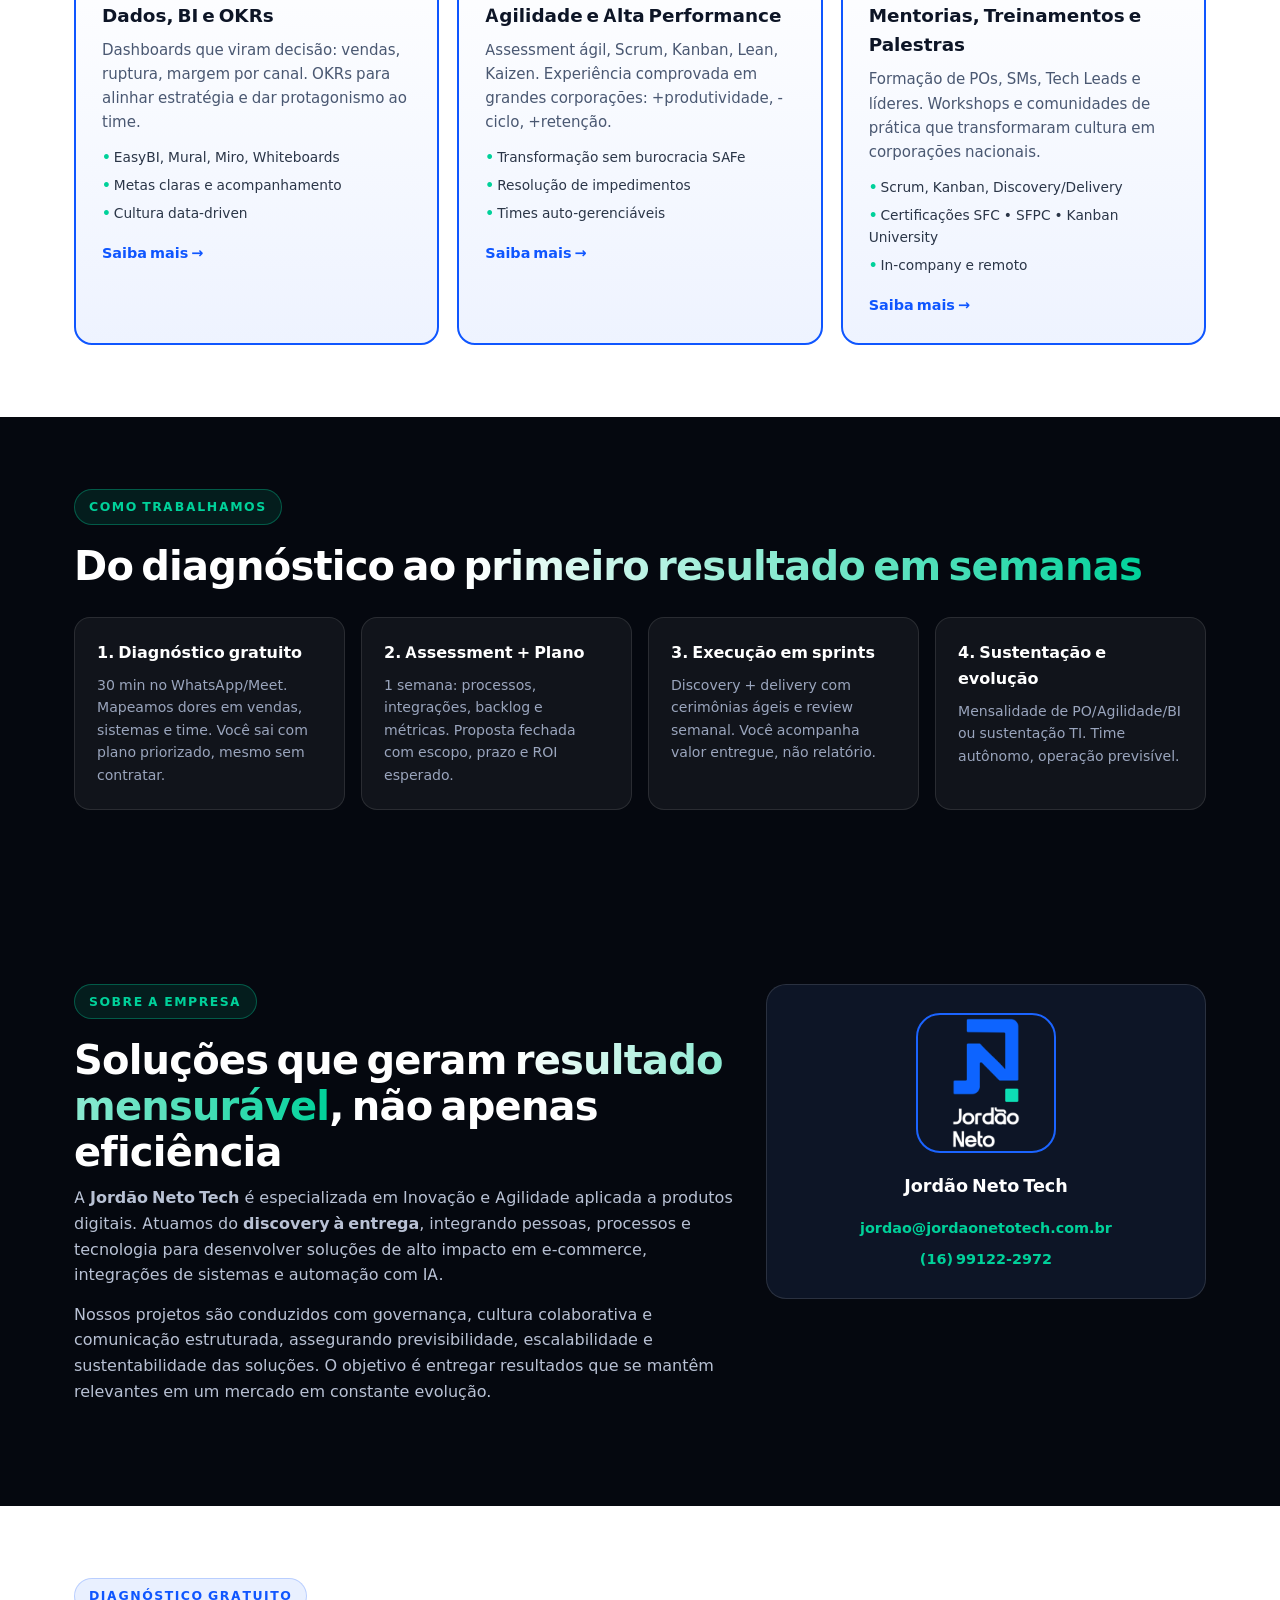
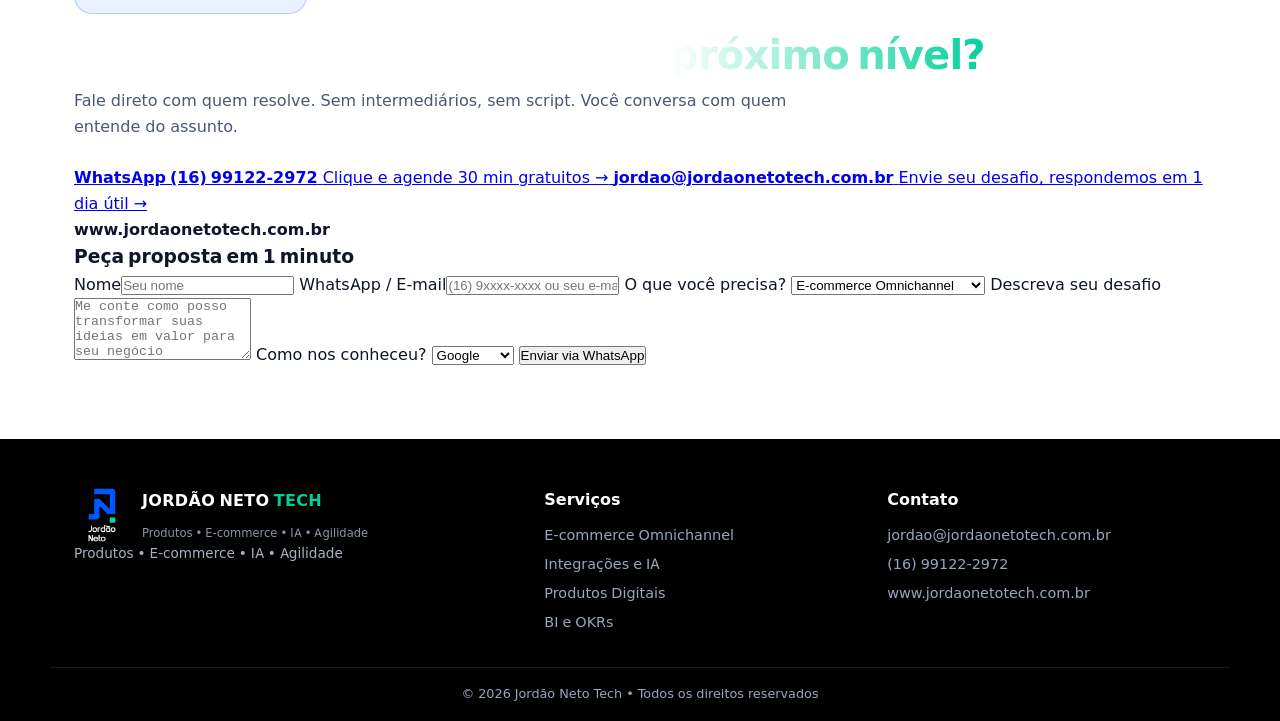
==== commit 401cbf3a: "chore: remove frases indesejadas da seção sobre" ====
--- a/index.html
+++ b/index.html
@@ -208,8 +208,6 @@
         <p>A <strong>Jordão Neto Tech</strong> é especializada em Inovação e Agilidade aplicada a produtos digitais. Atuamos do <strong>discovery à entrega</strong>, integrando pessoas, processos e tecnologia para desenvolver soluções de alto impacto em e-commerce, integrações de sistemas e automação com IA.</p>
         <p>Nossos projetos são conduzidos com governança, cultura colaborativa e comunicação estruturada, assegurando previsibilidade, escalabilidade e sustentabilidade das soluções. O objetivo é entregar resultados que se mantêm relevantes em um mercado em constante evolução.</p>
         <ul class="check-list light">
-          <li>Gestão: Ágeis (Scrum, Kanban), Lean e PMBOK</li>
-          <li>Gestão de equipes multidisciplinares e software</li>
         </ul>
       </div>
       <div class="about-card">
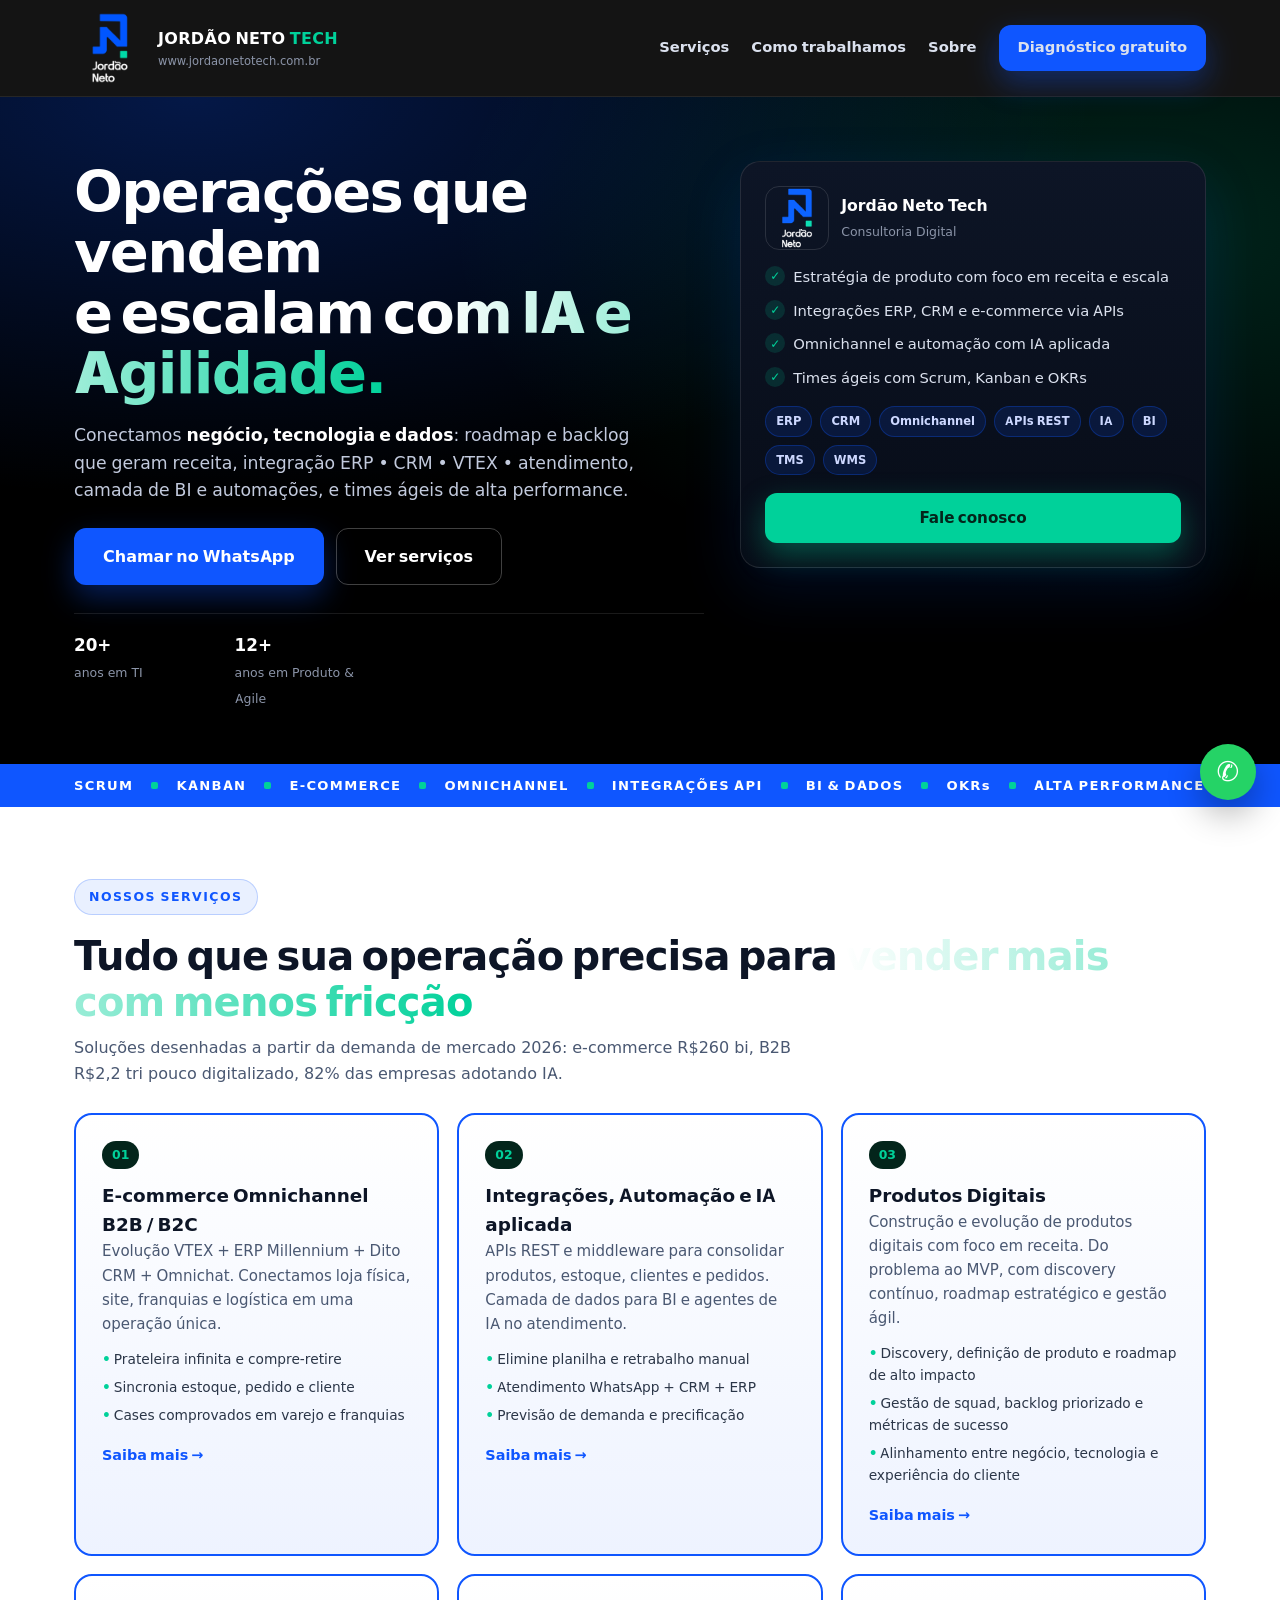
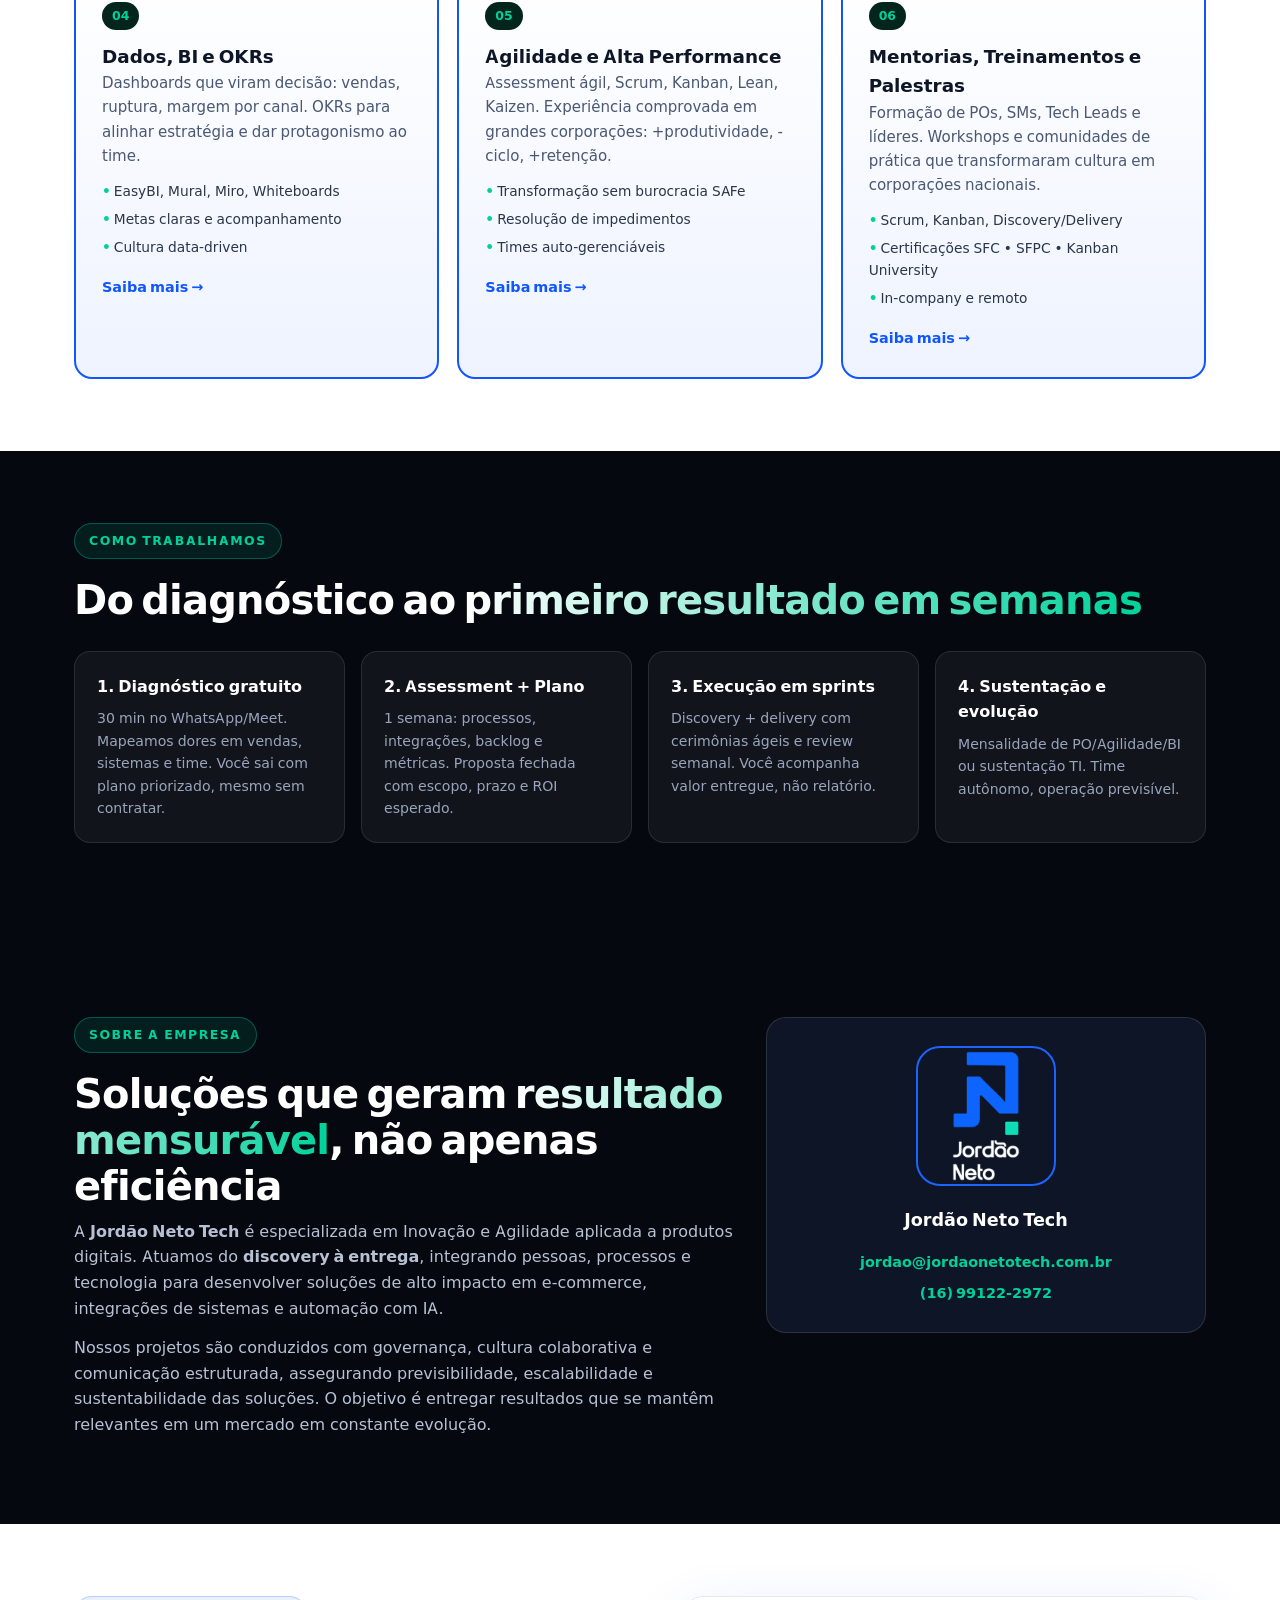
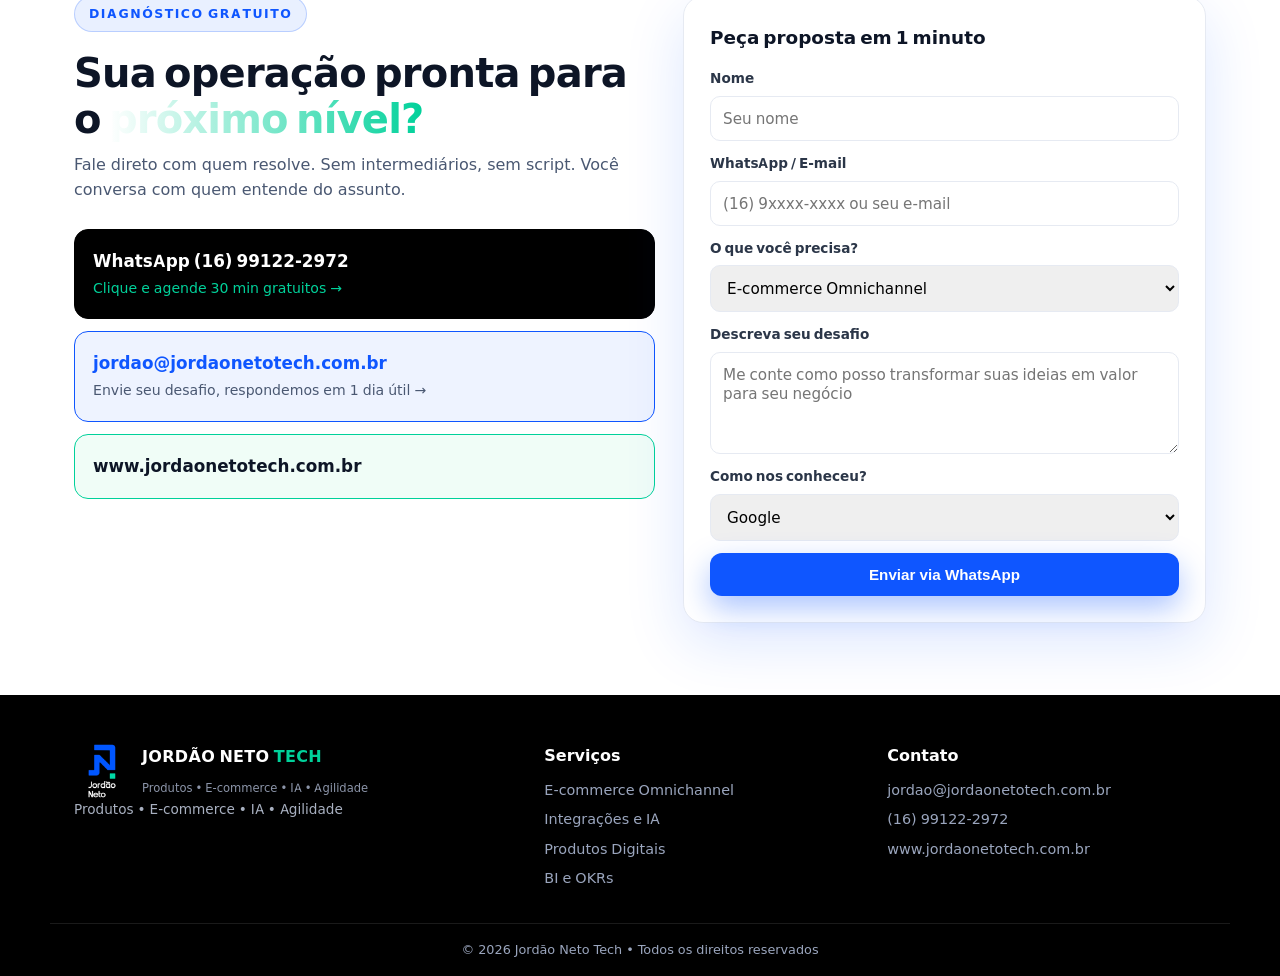
==== commit e173e4d8: "fix: revisão completa - CSS reescrito, h2 cor, formulário, links footer, check-list vazio" ====
--- a/index.html
+++ b/index.html
@@ -207,8 +207,6 @@
         <h2 class="white">Soluções que geram <span class="hl">resultado mensurável</span>, não apenas eficiência</h2>
         <p>A <strong>Jordão Neto Tech</strong> é especializada em Inovação e Agilidade aplicada a produtos digitais. Atuamos do <strong>discovery à entrega</strong>, integrando pessoas, processos e tecnologia para desenvolver soluções de alto impacto em e-commerce, integrações de sistemas e automação com IA.</p>
         <p>Nossos projetos são conduzidos com governança, cultura colaborativa e comunicação estruturada, assegurando previsibilidade, escalabilidade e sustentabilidade das soluções. O objetivo é entregar resultados que se mantêm relevantes em um mercado em constante evolução.</p>
-        <ul class="check-list light">
-        </ul>
       </div>
       <div class="about-card">
         <img src="vertical-cor-light.png" alt="Jordão Neto Tech" loading="lazy" />
@@ -283,10 +281,10 @@
       </div>
       <div>
         <strong>Serviços</strong>
-        <a href="#servicos">E-commerce Omnichannel</a>
-        <a href="#servicos">Integrações e IA</a>
-        <a href="#servicos">Produtos Digitais</a>
-        <a href="#servicos">BI e OKRs</a>
+        <a href="ecommerce-omnichannel.html">E-commerce Omnichannel</a>
+        <a href="integracoes-ia.html">Integrações e IA</a>
+        <a href="produtos-digitais.html">Produtos Digitais</a>
+        <a href="dados-bi-okrs.html">BI e OKRs</a>
       </div>
       <div>
         <strong>Contato</strong>
--- a/styles.css
+++ b/styles.css
@@ -1 +1,162 @@
-@font-face{font-family:'Inter';font-style:normal;font-weight:100 900;font-display:swap;src:url(fonts/Inter-Variable.woff2) format('woff2')} :root{   --black:#000000;   --navy:#05080f;   --navy2:#0a1120;   --blue:#0f56ff;   --blue-dark:#0a3fd1;   --green:#00d19a;   --green-dark:#00a87c;   --white:#ffffff;   --gray:#a8b0c0;   --light:#f4f6fb;   --card:#ffffff;   --border:#e6eaf2;   --radius:18px;   --shadow:0 20px 60px rgba(15,86,255,.14); } *{box-sizing:border-box;margin:0;padding:0} html{scroll-behavior:smooth} body{font-family:'Inter',system-ui,-apple-system,sans-serif;color:#0d1526;background:var(--white);line-height:1.6} .container{max-width:1180px;margin:0 auto;padding:0 24px} .center{text-align:center}.muted{color:var(--gray);font-size:.85rem}.white{color:#fff} h1{font-size:clamp(2.1rem,5vw,3.6rem);line-height:1.05;letter-spacing:-.03em;font-weight:900;color:#fff} h2{font-size:clamp(1.6rem,3.4vw,2.5rem);line-height:1.15;letter-spacing:-.02em;font-weight:800;margin:12px 0 10px;color:#fff} .grad{background:linear-gradient(90deg,#fff 10%,var(--green));-webkit-background-clip:text;background-clip:text;color:transparent;-webkit-text-fill-color:transparent} .hl{background:linear-gradient(90deg,#fff,var(--green));-webkit-background-clip:text;background-clip:text;color:transparent;-webkit-text-fill-color:transparent} .tag{display:inline-block;font-size:.78rem;font-weight:800;letter-spacing:.12em;text-transform:uppercase;color:var(--blue);background:rgba(15,86,255,.09);border:1px solid rgba(15,86,255,.22);padding:7px 14px;border-radius:100px;margin-bottom:6px} .tag.green{color:var(--green);background:rgba(0,209,154,.1);border-color:rgba(0,209,154,.35)} .sub{color:#4a5872;max-width:720px;margin:6px 0 26px} .header{position:sticky;top:0;z-index:50;background:rgba(0,0,0,.92);backdrop-filter:blur(12px);border-bottom:1px solid rgba(255,255,255,.08)} .header-inner{display:flex;align-items:center;justify-content:space-between;padding:12px 24px;gap:16px} .brand{display:flex;align-items:center;gap:12px;text-decoration:none} .brand-logo{width:72px;height:72px;object-fit:contain;border-radius:12px;background:transparent;mix-blend-mode:screen} .brand-logo.sm{width:56px;height:56px} .brand-text strong{color:#fff;font-size:1rem;letter-spacing:.02em} .brand-text strong span{color:var(--green)} .brand-text small{display:block;color:#8b94a8;font-size:.72rem} .nav{display:flex;align-items:center;gap:22px} .nav a{color:#dbe1ee;text-decoration:none;font-weight:600;font-size:.92rem} .nav a:hover{color:var(--green)} .menu-btn{display:none;background:none;border:1px solid rgba(255,255,255,.2);color:#fff;border-radius:10px;padding:8px 12px;font-size:1.1rem;cursor:pointer} .hero{background:radial-gradient(900px 400px at 15% 0%,rgba(15,86,255,.28),transparent),radial-gradient(700px 380px at 90% 20%,rgba(0,209,154,.18),transparent),var(--black);color:#fff;padding:64px 0 54px} .hero-grid{display:grid;grid-template-columns:1.15fr .85fr;gap:36px;align-items:start} .badge{display:inline-flex;align-items:center;gap:8px;font-size:.8rem;font-weight:600;color:#dbe4ff;background:rgba(15,86,255,.14);border:1px solid rgba(15,86,255,.35);padding:8px 14px;border-radius:100px;margin-bottom:18px} .dot{width:8px;height:8px;border-radius:50%;background:var(--green);box-shadow:0 0 0 5px rgba(0,209,154,.2)} .hero h1{color:#fff} .lead{color:#c2cadd;margin:18px 0 24px;font-size:1.08rem;max-width:560px} .lead strong{color:#fff} .hero-cta{display:flex;gap:12px;flex-wrap:wrap;margin-bottom:28px} .hero-proof{display:grid;grid-template-columns:repeat(4,1fr);gap:12px;border-top:1px solid rgba(255,255,255,.1);padding-top:18px} .hero-proof strong{display:block;font-size:1.05rem;color:#fff} .hero-proof span{font-size:.78rem;color:#8b94a8} .hero-card{background:linear-gradient(180deg,#0d1526,#070c17);border:1px solid rgba(255,255,255,.1);border-radius:20px;padding:24px;box-shadow:var(--shadow)} .hero-card-head{display:flex;gap:12px;align-items:center;margin-bottom:16px} .hero-card-head img{width:64px;height:64px;object-fit:contain;border-radius:14px;background:transparent;mix-blend-mode:screen;border:1px solid rgba(255,255,255,.12)} .hero-card-head strong{display:block;font-size:.98rem} .hero-card-head small{color:#8b94a8;font-size:.78rem} .check-list{list-style:none;display:grid;gap:10px;margin:0 0 16px} .check-list li{position:relative;padding-left:28px;font-size:.92rem;color:#dbe1ee} .check-list li::before{content:'✓';position:absolute;left:0;top:0;width:20px;height:20px;border-radius:50%;background:rgba(0,209,154,.15);color:var(--green);font-weight:900;display:flex;align-items:center;justify-content:center;font-size:.75rem} .check-list.light li{color:#dbe1ee} .stack{display:flex;flex-wrap:wrap;gap:8px;margin:0 0 18px} .stack span{font-size:.72rem;font-weight:700;background:rgba(15,86,255,.14);border:1px solid rgba(15,86,255,.3);color:#cdd8ff;padding:5px 10px;border-radius:100px} .stack.small span{font-size:.7rem} .section{padding:72px 0} .section.dark{background:var(--navy);color:#dbe1ee} .section.dark .sub{color:#9aa5bd} .grid-3{display:grid;grid-template-columns:repeat(3,1fr);gap:18px} .card{background:var(--card);border:2px solid var(--blue);border-radius:var(--radius);padding:26px;position:relative;transition:.2s;background:linear-gradient(180deg,#fff,#eef3ff)} .card:hover{transform:translateY(-4px);box-shadow:var(--shadow)} .card.featured{border:2px solid var(--blue);background:linear-gradient(180deg,#fff,#eef3ff)} .card-num{font-size:.78rem;font-weight:900;color:var(--green);background:#03251b;display:inline-block;padding:4px 10px;border-radius:100px;margin-bottom:12px} .card h3{font-size:1.15rem;margin-bottom:8px} .card p{color:#4a5872;font-size:.94rem;margin-bottom:12px} .card ul{list-style:none;margin:0 0 16px;display:grid;gap:6px} .card ul li{font-size:.86rem;color:#2b3648} .card ul li::before{content:'• ';color:var(--green);font-weight:900} .card a{color:var(--blue);font-weight:800;text-decoration:none;font-size:.9rem} .note{margin-top:18px;background:#f0fdf7;border:1px dashed var(--green);padding:14px 18px;border-radius:12px;font-size:.9rem;color:#0b3b2e} .grid-4{display:grid;grid-template-columns:repeat(4,1fr);gap:16px;margin:28px 0 30px} .step{background:rgba(255,255,255,.05);border:1px solid rgba(255,255,255,.1);border-radius:16px;padding:22px} .step strong{color:#fff;display:block;margin-bottom:8px} .step p{font-size:.88rem;color:#9aa5bd} .about-grid{display:grid;grid-template-columns:1.2fr .8fr;gap:32px;align-items:start} .about-grid p{color:#b8c1d4;margin-bottom:14px} .about-card{background:#0d1526;border:1px solid rgba(255,255,255,.12);border-radius:20px;padding:28px;text-align:center} .about-card img{width:140px;height:140px;object-fit:contain;border-radius:24px;background:transparent;mix-blend-mode:screen;margin-bottom:12px;border:2px solid var(--blue)} .about-card strong{display:block;color:#fff;font-size:1.1rem} .about-card small{color:#8b94a8} .about-contact{display:grid;gap:8px;margin-top:16px} .about-contact a{color:var(--green);text-decoration:none;font-weight:700;font-size:.9rem;word-break:break-all} .footer{background:#000;color:#9aa5bd;padding:48px 0 0} .footer-grid{display:grid;grid-template-columns:1.4fr 1fr 1fr;gap:24px;padding-bottom:28px} .footer strong{color:#fff;display:block;margin-bottom:10px} .footer a{display:block;color:#9aa5bd;text-decoration:none;font-size:.9rem;margin-bottom:6px} .footer a:hover{color:var(--green)} .copy{border-top:1px solid rgba(255,255,255,.1);padding:16px 24px;text-align:center;font-size:.8rem} .float-wa{position:fixed;right:24px;bottom:100px;width:56px;height:56px;border-radius:50%;background:#25d366;color:#fff;display:flex;align-items:center;justify-content:center;font-size:1.7rem;text-decoration:none;box-shadow:0 14px 34px rgba(0,0,0,.3);z-index:99999;pointer-events:auto} @media(max-width:960px){   .hero-grid,.grid-3,.about-grid,.contact-grid{grid-template-columns:1fr}   .grid-4{grid-template-columns:1fr 1fr}   .hero-proof{grid-template-columns:1fr 1fr}   .nav{display:none;position:absolute;top:100%;left:0;right:0;background:#000;flex-direction:column;padding:18px;gap:14px;border-bottom:1px solid rgba(255,255,255,.1)}   .nav.open{display:flex}   .menu-btn{display:block}   .edu{grid-template-columns:1fr}   .footer-grid{grid-template-columns:1fr}   .form{position:static} } @media(max-width:560px){.grid-4{grid-template-columns:1fr}.section{padding:52px 0}} +@font-face{font-family:'Inter';font-style:normal;font-weight:100 900;font-display:swap;src:url(fonts/Inter-Variable.woff2) format('woff2')}
+
+:root{
+  --black:#000000;
+  --navy:#05080f;
+  --blue:#0f56ff;
+  --blue-dark:#0a3fd1;
+  --green:#00d19a;
+  --white:#ffffff;
+  --gray:#a8b0c0;
+  --light:#f4f6fb;
+  --card:#ffffff;
+  --border:#e6eaf2;
+  --radius:18px;
+  --shadow:0 20px 60px rgba(15,86,255,.14);
+}
+
+*{box-sizing:border-box;margin:0;padding:0}
+html{scroll-behavior:smooth}
+body{font-family:'Inter',system-ui,-apple-system,sans-serif;color:#0d1526;background:var(--white);line-height:1.6}
+.container{max-width:1180px;margin:0 auto;padding:0 24px}
+.center{text-align:center}.muted{color:var(--gray);font-size:.85rem}.white{color:#fff}
+
+/* headings */
+h1{font-size:clamp(2.1rem,5vw,3.6rem);line-height:1.05;letter-spacing:-.03em;font-weight:900;color:#fff}
+h2{font-size:clamp(1.6rem,3.4vw,2.5rem);line-height:1.15;letter-spacing:-.02em;font-weight:800;margin:12px 0 10px;color:#0d1526}
+h3{font-size:1.15rem;font-weight:700;color:#0d1526}
+
+.grad{background:linear-gradient(90deg,#fff 10%,var(--green));-webkit-background-clip:text;background-clip:text;color:transparent;-webkit-text-fill-color:transparent}
+.hl{background:linear-gradient(90deg,#fff,var(--green));-webkit-background-clip:text;background-clip:text;color:transparent;-webkit-text-fill-color:transparent}
+
+.tag{display:inline-block;font-size:.78rem;font-weight:800;letter-spacing:.12em;text-transform:uppercase;color:var(--blue);background:rgba(15,86,255,.09);border:1px solid rgba(15,86,255,.22);padding:7px 14px;border-radius:100px;margin-bottom:6px}
+.tag.green{color:var(--green);background:rgba(0,209,154,.1);border-color:rgba(0,209,154,.35)}
+.sub{color:#4a5872;max-width:720px;margin:6px 0 26px}
+
+/* header */
+.header{position:sticky;top:0;z-index:50;background:rgba(0,0,0,.92);backdrop-filter:blur(12px);border-bottom:1px solid rgba(255,255,255,.08)}
+.header-inner{display:flex;align-items:center;justify-content:space-between;padding:12px 24px;gap:16px}
+.brand{display:flex;align-items:center;gap:12px;text-decoration:none}
+.brand-logo{width:72px;height:72px;object-fit:contain;border-radius:12px;background:transparent;mix-blend-mode:screen}
+.brand-logo.sm{width:56px;height:56px}
+.brand-text strong{color:#fff;font-size:1rem;letter-spacing:.02em}
+.brand-text strong span{color:var(--green)}
+.brand-text small{display:block;color:#8b94a8;font-size:.72rem}
+.nav{display:flex;align-items:center;gap:22px}
+.nav a{color:#dbe1ee;text-decoration:none;font-weight:600;font-size:.92rem}
+.nav a:hover{color:var(--green)}
+.menu-btn{display:none;background:none;border:1px solid rgba(255,255,255,.2);color:#fff;border-radius:10px;padding:8px 12px;font-size:1.1rem;cursor:pointer}
+
+/* buttons */
+.btn{display:inline-block;text-decoration:none;font-weight:800;border-radius:12px;padding:12px 22px;transition:.2s;border:1px solid transparent;cursor:pointer;font-size:.95rem}
+.btn-sm{padding:10px 18px}
+.btn-lg{padding:15px 28px;font-size:1rem}
+.btn-block{width:100%;text-align:center}
+.btn-primary{background:var(--blue);color:#fff;box-shadow:0 12px 30px rgba(15,86,255,.35)}
+.btn-primary:hover{background:var(--blue-dark);transform:translateY(-1px)}
+.btn-accent{background:var(--green);color:#03251b;box-shadow:0 12px 30px rgba(0,209,154,.35)}
+.btn-accent:hover{background:#00e6a8;transform:translateY(-1px)}
+.btn-ghost{background:transparent;color:#fff;border-color:rgba(255,255,255,.25)}
+.btn-ghost:hover{border-color:var(--green);color:var(--green)}
+
+/* hero */
+.hero{background:radial-gradient(900px 400px at 15% 0%,rgba(15,86,255,.28),transparent),radial-gradient(700px 380px at 90% 20%,rgba(0,209,154,.18),transparent),var(--black);color:#fff;padding:64px 0 54px}
+.hero-grid{display:grid;grid-template-columns:1.15fr .85fr;gap:36px;align-items:start}
+.hero h1{color:#fff}
+.badge{display:inline-flex;align-items:center;gap:8px;font-size:.8rem;font-weight:600;color:#dbe4ff;background:rgba(15,86,255,.14);border:1px solid rgba(15,86,255,.35);padding:8px 14px;border-radius:100px;margin-bottom:18px}
+.dot{width:8px;height:8px;border-radius:50%;background:var(--green);box-shadow:0 0 0 5px rgba(0,209,154,.2)}
+.lead{color:#c2cadd;margin:18px 0 24px;font-size:1.08rem;max-width:560px}
+.lead strong{color:#fff}
+.hero-cta{display:flex;gap:12px;flex-wrap:wrap;margin-bottom:28px}
+.hero-proof{display:grid;grid-template-columns:repeat(4,1fr);gap:12px;border-top:1px solid rgba(255,255,255,.1);padding-top:18px}
+.hero-proof strong{display:block;font-size:1.05rem;color:#fff}
+.hero-proof span{font-size:.78rem;color:#8b94a8}
+.hero-card{background:linear-gradient(180deg,#0d1526,#070c17);border:1px solid rgba(255,255,255,.1);border-radius:20px;padding:24px;box-shadow:var(--shadow)}
+.hero-card-head{display:flex;gap:12px;align-items:center;margin-bottom:16px}
+.hero-card-head img{width:64px;height:64px;object-fit:contain;border-radius:14px;background:transparent;mix-blend-mode:screen;border:1px solid rgba(255,255,255,.12)}
+.hero-card-head strong{display:block;font-size:.98rem;color:#fff}
+.hero-card-head small{color:#8b94a8;font-size:.78rem}
+.check-list{list-style:none;display:grid;gap:10px;margin:0 0 16px}
+.check-list li{position:relative;padding-left:28px;font-size:.92rem;color:#dbe1ee}
+.check-list li::before{content:'✓';position:absolute;left:0;top:0;width:20px;height:20px;border-radius:50%;background:rgba(0,209,154,.15);color:var(--green);font-weight:900;display:flex;align-items:center;justify-content:center;font-size:.75rem}
+.stack{display:flex;flex-wrap:wrap;gap:8px;margin:0 0 18px}
+.stack span{font-size:.72rem;font-weight:700;background:rgba(15,86,255,.14);border:1px solid rgba(15,86,255,.3);color:#cdd8ff;padding:5px 10px;border-radius:100px}
+
+/* marquee */
+.marquee{background:var(--blue);color:#fff;overflow:hidden}
+.marquee-inner{display:flex;gap:18px;align-items:center;padding:11px 24px;font-weight:800;font-size:.82rem;letter-spacing:.1em;white-space:nowrap;overflow-x:auto}
+.marquee-inner i{width:7px;height:7px;background:var(--green);border-radius:2px;flex-shrink:0}
+
+/* sections */
+.section{padding:72px 0}
+.section.dark{background:var(--navy);color:#dbe1ee}
+.section.dark h2{color:#fff}
+.section.dark .sub{color:#9aa5bd}
+.grid-3{display:grid;grid-template-columns:repeat(3,1fr);gap:18px}
+.card{background:var(--card);border:2px solid var(--blue);border-radius:var(--radius);padding:26px;position:relative;transition:.2s;background:linear-gradient(180deg,#fff,#eef3ff)}
+.card:hover{transform:translateY(-4px);box-shadow:var(--shadow)}
+.card-num{font-size:.78rem;font-weight:900;color:var(--green);background:#03251b;display:inline-block;padding:4px 10px;border-radius:100px;margin-bottom:12px}
+.card p{color:#4a5872;font-size:.94rem;margin-bottom:12px}
+.card ul{list-style:none;margin:0 0 16px;display:grid;gap:6px}
+.card ul li{font-size:.86rem;color:#2b3648}
+.card ul li::before{content:'• ';color:var(--green);font-weight:900}
+.card a{color:var(--blue);font-weight:800;text-decoration:none;font-size:.9rem}
+.card a:hover{text-decoration:underline}
+.grid-4{display:grid;grid-template-columns:repeat(4,1fr);gap:16px;margin:28px 0 30px}
+.step{background:rgba(255,255,255,.05);border:1px solid rgba(255,255,255,.1);border-radius:16px;padding:22px}
+.step strong{color:#fff;display:block;margin-bottom:8px}
+.step p{font-size:.88rem;color:#9aa5bd}
+
+/* about */
+.about-grid{display:grid;grid-template-columns:1.2fr .8fr;gap:32px;align-items:start}
+.about-grid p{color:#b8c1d4;margin-bottom:14px}
+.about-card{background:#0d1526;border:1px solid rgba(255,255,255,.12);border-radius:20px;padding:28px;text-align:center}
+.about-card img{width:140px;height:140px;object-fit:contain;border-radius:24px;background:transparent;mix-blend-mode:screen;margin-bottom:12px;border:2px solid var(--blue)}
+.about-card strong{display:block;color:#fff;font-size:1.1rem}
+.about-card small{color:#8b94a8}
+.about-contact{display:grid;gap:8px;margin-top:16px}
+.about-contact a{color:var(--green);text-decoration:none;font-weight:700;font-size:.9rem;word-break:break-all}
+
+/* contact */
+.contact-grid{display:grid;grid-template-columns:1fr .9fr;gap:28px;align-items:start}
+.contact-cards{display:grid;gap:12px;margin-top:18px}
+.c-card{display:block;text-decoration:none;border-radius:14px;padding:18px;border:1px solid var(--border)}
+.c-card strong{display:block;font-size:1.05rem;color:#0d1526}
+.c-card span{font-size:.88rem;color:#4a5872}
+.c-card.wa{background:#000;color:#fff;border-color:#000}
+.c-card.wa strong{color:#fff}
+.c-card.wa span{color:var(--green)}
+.c-card.mail{background:#eef3ff;border-color:var(--blue)}
+.c-card.mail strong{color:var(--blue)}
+.c-card.site{background:#f0fdf7;border-color:var(--green)}
+.c-card.site strong{color:#0d1526}
+.form{background:#fff;border:1px solid var(--border);border-radius:20px;padding:26px;box-shadow:var(--shadow);position:sticky;top:90px}
+.form h3{margin-bottom:16px}
+.form label{display:grid;gap:6px;font-size:.85rem;font-weight:700;margin-bottom:12px;color:#2b3648}
+.form input,.form select,.form textarea{border:1px solid var(--border);border-radius:10px;padding:12px;font-size:.95rem;font-family:inherit;width:100%}
+.form input:focus,.form select:focus,.form textarea:focus{outline:2px solid var(--blue);border-color:var(--blue)}
+
+/* footer */
+.footer{background:#000;color:#9aa5bd;padding:48px 0 0}
+.footer-grid{display:grid;grid-template-columns:1.4fr 1fr 1fr;gap:24px;padding-bottom:28px}
+.footer strong{color:#fff;display:block;margin-bottom:10px}
+.footer a{display:block;color:#9aa5bd;text-decoration:none;font-size:.9rem;margin-bottom:6px}
+.footer a:hover{color:var(--green)}
+.copy{border-top:1px solid rgba(255,255,255,.1);padding:16px 24px;text-align:center;font-size:.8rem}
+.float-wa{position:fixed;right:24px;bottom:100px;width:56px;height:56px;border-radius:50%;background:#25d366;color:#fff;display:flex;align-items:center;justify-content:center;font-size:1.7rem;text-decoration:none;box-shadow:0 14px 34px rgba(0,0,0,.3);z-index:99999;pointer-events:auto}
+
+/* responsive */
+@media(max-width:960px){
+  .hero-grid,.grid-3,.about-grid,.contact-grid{grid-template-columns:1fr}
+  .grid-4{grid-template-columns:1fr 1fr}
+  .hero-proof{grid-template-columns:1fr 1fr}
+  .nav{display:none;position:absolute;top:100%;left:0;right:0;background:#000;flex-direction:column;padding:18px;gap:14px;border-bottom:1px solid rgba(255,255,255,.1)}
+  .nav.open{display:flex}
+  .menu-btn{display:block}
+  .footer-grid{grid-template-columns:1fr}
+  .form{position:static}
+}
+@media(max-width:560px){
+  .grid-4{grid-template-columns:1fr}
+  .section{padding:52px 0}
+}
--- a/styles.css
+++ b/styles.css
@@ -1 +1,162 @@
-@font-face{font-family:'Inter';font-style:normal;font-weight:100 900;font-display:swap;src:url(fonts/Inter-Variable.woff2) format('woff2')} :root{   --black:#000000;   --navy:#05080f;   --navy2:#0a1120;   --blue:#0f56ff;   --blue-dark:#0a3fd1;   --green:#00d19a;   --green-dark:#00a87c;   --white:#ffffff;   --gray:#a8b0c0;   --light:#f4f6fb;   --card:#ffffff;   --border:#e6eaf2;   --radius:18px;   --shadow:0 20px 60px rgba(15,86,255,.14); } *{box-sizing:border-box;margin:0;padding:0} html{scroll-behavior:smooth} body{font-family:'Inter',system-ui,-apple-system,sans-serif;color:#0d1526;background:var(--white);line-height:1.6} .container{max-width:1180px;margin:0 auto;padding:0 24px} .center{text-align:center}.muted{color:var(--gray);font-size:.85rem}.white{color:#fff} h1{font-size:clamp(2.1rem,5vw,3.6rem);line-height:1.05;letter-spacing:-.03em;font-weight:900;color:#fff} h2{font-size:clamp(1.6rem,3.4vw,2.5rem);line-height:1.15;letter-spacing:-.02em;font-weight:800;margin:12px 0 10px;color:#fff} .grad{background:linear-gradient(90deg,#fff 10%,var(--green));-webkit-background-clip:text;background-clip:text;color:transparent;-webkit-text-fill-color:transparent} .hl{background:linear-gradient(90deg,#fff,var(--green));-webkit-background-clip:text;background-clip:text;color:transparent;-webkit-text-fill-color:transparent} .tag{display:inline-block;font-size:.78rem;font-weight:800;letter-spacing:.12em;text-transform:uppercase;color:var(--blue);background:rgba(15,86,255,.09);border:1px solid rgba(15,86,255,.22);padding:7px 14px;border-radius:100px;margin-bottom:6px} .tag.green{color:var(--green);background:rgba(0,209,154,.1);border-color:rgba(0,209,154,.35)} .sub{color:#4a5872;max-width:720px;margin:6px 0 26px} .header{position:sticky;top:0;z-index:50;background:rgba(0,0,0,.92);backdrop-filter:blur(12px);border-bottom:1px solid rgba(255,255,255,.08)} .header-inner{display:flex;align-items:center;justify-content:space-between;padding:12px 24px;gap:16px} .brand{display:flex;align-items:center;gap:12px;text-decoration:none} .brand-logo{width:72px;height:72px;object-fit:contain;border-radius:12px;background:transparent;mix-blend-mode:screen} .brand-logo.sm{width:56px;height:56px} .brand-text strong{color:#fff;font-size:1rem;letter-spacing:.02em} .brand-text strong span{color:var(--green)} .brand-text small{display:block;color:#8b94a8;font-size:.72rem} .nav{display:flex;align-items:center;gap:22px} .nav a{color:#dbe1ee;text-decoration:none;font-weight:600;font-size:.92rem} .nav a:hover{color:var(--green)} .menu-btn{display:none;background:none;border:1px solid rgba(255,255,255,.2);color:#fff;border-radius:10px;padding:8px 12px;font-size:1.1rem;cursor:pointer} .hero{background:radial-gradient(900px 400px at 15% 0%,rgba(15,86,255,.28),transparent),radial-gradient(700px 380px at 90% 20%,rgba(0,209,154,.18),transparent),var(--black);color:#fff;padding:64px 0 54px} .hero-grid{display:grid;grid-template-columns:1.15fr .85fr;gap:36px;align-items:start} .badge{display:inline-flex;align-items:center;gap:8px;font-size:.8rem;font-weight:600;color:#dbe4ff;background:rgba(15,86,255,.14);border:1px solid rgba(15,86,255,.35);padding:8px 14px;border-radius:100px;margin-bottom:18px} .dot{width:8px;height:8px;border-radius:50%;background:var(--green);box-shadow:0 0 0 5px rgba(0,209,154,.2)} .hero h1{color:#fff} .lead{color:#c2cadd;margin:18px 0 24px;font-size:1.08rem;max-width:560px} .lead strong{color:#fff} .hero-cta{display:flex;gap:12px;flex-wrap:wrap;margin-bottom:28px} .hero-proof{display:grid;grid-template-columns:repeat(4,1fr);gap:12px;border-top:1px solid rgba(255,255,255,.1);padding-top:18px} .hero-proof strong{display:block;font-size:1.05rem;color:#fff} .hero-proof span{font-size:.78rem;color:#8b94a8} .hero-card{background:linear-gradient(180deg,#0d1526,#070c17);border:1px solid rgba(255,255,255,.1);border-radius:20px;padding:24px;box-shadow:var(--shadow)} .hero-card-head{display:flex;gap:12px;align-items:center;margin-bottom:16px} .hero-card-head img{width:64px;height:64px;object-fit:contain;border-radius:14px;background:transparent;mix-blend-mode:screen;border:1px solid rgba(255,255,255,.12)} .hero-card-head strong{display:block;font-size:.98rem} .hero-card-head small{color:#8b94a8;font-size:.78rem} .check-list{list-style:none;display:grid;gap:10px;margin:0 0 16px} .check-list li{position:relative;padding-left:28px;font-size:.92rem;color:#dbe1ee} .check-list li::before{content:'✓';position:absolute;left:0;top:0;width:20px;height:20px;border-radius:50%;background:rgba(0,209,154,.15);color:var(--green);font-weight:900;display:flex;align-items:center;justify-content:center;font-size:.75rem} .check-list.light li{color:#dbe1ee} .stack{display:flex;flex-wrap:wrap;gap:8px;margin:0 0 18px} .stack span{font-size:.72rem;font-weight:700;background:rgba(15,86,255,.14);border:1px solid rgba(15,86,255,.3);color:#cdd8ff;padding:5px 10px;border-radius:100px} .stack.small span{font-size:.7rem} .section{padding:72px 0} .section.dark{background:var(--navy);color:#dbe1ee} .section.dark .sub{color:#9aa5bd} .grid-3{display:grid;grid-template-columns:repeat(3,1fr);gap:18px} .card{background:var(--card);border:2px solid var(--blue);border-radius:var(--radius);padding:26px;position:relative;transition:.2s;background:linear-gradient(180deg,#fff,#eef3ff)} .card:hover{transform:translateY(-4px);box-shadow:var(--shadow)} .card.featured{border:2px solid var(--blue);background:linear-gradient(180deg,#fff,#eef3ff)} .card-num{font-size:.78rem;font-weight:900;color:var(--green);background:#03251b;display:inline-block;padding:4px 10px;border-radius:100px;margin-bottom:12px} .card h3{font-size:1.15rem;margin-bottom:8px} .card p{color:#4a5872;font-size:.94rem;margin-bottom:12px} .card ul{list-style:none;margin:0 0 16px;display:grid;gap:6px} .card ul li{font-size:.86rem;color:#2b3648} .card ul li::before{content:'• ';color:var(--green);font-weight:900} .card a{color:var(--blue);font-weight:800;text-decoration:none;font-size:.9rem} .note{margin-top:18px;background:#f0fdf7;border:1px dashed var(--green);padding:14px 18px;border-radius:12px;font-size:.9rem;color:#0b3b2e} .grid-4{display:grid;grid-template-columns:repeat(4,1fr);gap:16px;margin:28px 0 30px} .step{background:rgba(255,255,255,.05);border:1px solid rgba(255,255,255,.1);border-radius:16px;padding:22px} .step strong{color:#fff;display:block;margin-bottom:8px} .step p{font-size:.88rem;color:#9aa5bd} .about-grid{display:grid;grid-template-columns:1.2fr .8fr;gap:32px;align-items:start} .about-grid p{color:#b8c1d4;margin-bottom:14px} .about-card{background:#0d1526;border:1px solid rgba(255,255,255,.12);border-radius:20px;padding:28px;text-align:center} .about-card img{width:140px;height:140px;object-fit:contain;border-radius:24px;background:transparent;mix-blend-mode:screen;margin-bottom:12px;border:2px solid var(--blue)} .about-card strong{display:block;color:#fff;font-size:1.1rem} .about-card small{color:#8b94a8} .about-contact{display:grid;gap:8px;margin-top:16px} .about-contact a{color:var(--green);text-decoration:none;font-weight:700;font-size:.9rem;word-break:break-all} .footer{background:#000;color:#9aa5bd;padding:48px 0 0} .footer-grid{display:grid;grid-template-columns:1.4fr 1fr 1fr;gap:24px;padding-bottom:28px} .footer strong{color:#fff;display:block;margin-bottom:10px} .footer a{display:block;color:#9aa5bd;text-decoration:none;font-size:.9rem;margin-bottom:6px} .footer a:hover{color:var(--green)} .copy{border-top:1px solid rgba(255,255,255,.1);padding:16px 24px;text-align:center;font-size:.8rem} .float-wa{position:fixed;right:24px;bottom:100px;width:56px;height:56px;border-radius:50%;background:#25d366;color:#fff;display:flex;align-items:center;justify-content:center;font-size:1.7rem;text-decoration:none;box-shadow:0 14px 34px rgba(0,0,0,.3);z-index:99999;pointer-events:auto} @media(max-width:960px){   .hero-grid,.grid-3,.about-grid,.contact-grid{grid-template-columns:1fr}   .grid-4{grid-template-columns:1fr 1fr}   .hero-proof{grid-template-columns:1fr 1fr}   .nav{display:none;position:absolute;top:100%;left:0;right:0;background:#000;flex-direction:column;padding:18px;gap:14px;border-bottom:1px solid rgba(255,255,255,.1)}   .nav.open{display:flex}   .menu-btn{display:block}   .edu{grid-template-columns:1fr}   .footer-grid{grid-template-columns:1fr}   .form{position:static} } @media(max-width:560px){.grid-4{grid-template-columns:1fr}.section{padding:52px 0}} +@font-face{font-family:'Inter';font-style:normal;font-weight:100 900;font-display:swap;src:url(fonts/Inter-Variable.woff2) format('woff2')}
+
+:root{
+  --black:#000000;
+  --navy:#05080f;
+  --blue:#0f56ff;
+  --blue-dark:#0a3fd1;
+  --green:#00d19a;
+  --white:#ffffff;
+  --gray:#a8b0c0;
+  --light:#f4f6fb;
+  --card:#ffffff;
+  --border:#e6eaf2;
+  --radius:18px;
+  --shadow:0 20px 60px rgba(15,86,255,.14);
+}
+
+*{box-sizing:border-box;margin:0;padding:0}
+html{scroll-behavior:smooth}
+body{font-family:'Inter',system-ui,-apple-system,sans-serif;color:#0d1526;background:var(--white);line-height:1.6}
+.container{max-width:1180px;margin:0 auto;padding:0 24px}
+.center{text-align:center}.muted{color:var(--gray);font-size:.85rem}.white{color:#fff}
+
+/* headings */
+h1{font-size:clamp(2.1rem,5vw,3.6rem);line-height:1.05;letter-spacing:-.03em;font-weight:900;color:#fff}
+h2{font-size:clamp(1.6rem,3.4vw,2.5rem);line-height:1.15;letter-spacing:-.02em;font-weight:800;margin:12px 0 10px;color:#0d1526}
+h3{font-size:1.15rem;font-weight:700;color:#0d1526}
+
+.grad{background:linear-gradient(90deg,#fff 10%,var(--green));-webkit-background-clip:text;background-clip:text;color:transparent;-webkit-text-fill-color:transparent}
+.hl{background:linear-gradient(90deg,#fff,var(--green));-webkit-background-clip:text;background-clip:text;color:transparent;-webkit-text-fill-color:transparent}
+
+.tag{display:inline-block;font-size:.78rem;font-weight:800;letter-spacing:.12em;text-transform:uppercase;color:var(--blue);background:rgba(15,86,255,.09);border:1px solid rgba(15,86,255,.22);padding:7px 14px;border-radius:100px;margin-bottom:6px}
+.tag.green{color:var(--green);background:rgba(0,209,154,.1);border-color:rgba(0,209,154,.35)}
+.sub{color:#4a5872;max-width:720px;margin:6px 0 26px}
+
+/* header */
+.header{position:sticky;top:0;z-index:50;background:rgba(0,0,0,.92);backdrop-filter:blur(12px);border-bottom:1px solid rgba(255,255,255,.08)}
+.header-inner{display:flex;align-items:center;justify-content:space-between;padding:12px 24px;gap:16px}
+.brand{display:flex;align-items:center;gap:12px;text-decoration:none}
+.brand-logo{width:72px;height:72px;object-fit:contain;border-radius:12px;background:transparent;mix-blend-mode:screen}
+.brand-logo.sm{width:56px;height:56px}
+.brand-text strong{color:#fff;font-size:1rem;letter-spacing:.02em}
+.brand-text strong span{color:var(--green)}
+.brand-text small{display:block;color:#8b94a8;font-size:.72rem}
+.nav{display:flex;align-items:center;gap:22px}
+.nav a{color:#dbe1ee;text-decoration:none;font-weight:600;font-size:.92rem}
+.nav a:hover{color:var(--green)}
+.menu-btn{display:none;background:none;border:1px solid rgba(255,255,255,.2);color:#fff;border-radius:10px;padding:8px 12px;font-size:1.1rem;cursor:pointer}
+
+/* buttons */
+.btn{display:inline-block;text-decoration:none;font-weight:800;border-radius:12px;padding:12px 22px;transition:.2s;border:1px solid transparent;cursor:pointer;font-size:.95rem}
+.btn-sm{padding:10px 18px}
+.btn-lg{padding:15px 28px;font-size:1rem}
+.btn-block{width:100%;text-align:center}
+.btn-primary{background:var(--blue);color:#fff;box-shadow:0 12px 30px rgba(15,86,255,.35)}
+.btn-primary:hover{background:var(--blue-dark);transform:translateY(-1px)}
+.btn-accent{background:var(--green);color:#03251b;box-shadow:0 12px 30px rgba(0,209,154,.35)}
+.btn-accent:hover{background:#00e6a8;transform:translateY(-1px)}
+.btn-ghost{background:transparent;color:#fff;border-color:rgba(255,255,255,.25)}
+.btn-ghost:hover{border-color:var(--green);color:var(--green)}
+
+/* hero */
+.hero{background:radial-gradient(900px 400px at 15% 0%,rgba(15,86,255,.28),transparent),radial-gradient(700px 380px at 90% 20%,rgba(0,209,154,.18),transparent),var(--black);color:#fff;padding:64px 0 54px}
+.hero-grid{display:grid;grid-template-columns:1.15fr .85fr;gap:36px;align-items:start}
+.hero h1{color:#fff}
+.badge{display:inline-flex;align-items:center;gap:8px;font-size:.8rem;font-weight:600;color:#dbe4ff;background:rgba(15,86,255,.14);border:1px solid rgba(15,86,255,.35);padding:8px 14px;border-radius:100px;margin-bottom:18px}
+.dot{width:8px;height:8px;border-radius:50%;background:var(--green);box-shadow:0 0 0 5px rgba(0,209,154,.2)}
+.lead{color:#c2cadd;margin:18px 0 24px;font-size:1.08rem;max-width:560px}
+.lead strong{color:#fff}
+.hero-cta{display:flex;gap:12px;flex-wrap:wrap;margin-bottom:28px}
+.hero-proof{display:grid;grid-template-columns:repeat(4,1fr);gap:12px;border-top:1px solid rgba(255,255,255,.1);padding-top:18px}
+.hero-proof strong{display:block;font-size:1.05rem;color:#fff}
+.hero-proof span{font-size:.78rem;color:#8b94a8}
+.hero-card{background:linear-gradient(180deg,#0d1526,#070c17);border:1px solid rgba(255,255,255,.1);border-radius:20px;padding:24px;box-shadow:var(--shadow)}
+.hero-card-head{display:flex;gap:12px;align-items:center;margin-bottom:16px}
+.hero-card-head img{width:64px;height:64px;object-fit:contain;border-radius:14px;background:transparent;mix-blend-mode:screen;border:1px solid rgba(255,255,255,.12)}
+.hero-card-head strong{display:block;font-size:.98rem;color:#fff}
+.hero-card-head small{color:#8b94a8;font-size:.78rem}
+.check-list{list-style:none;display:grid;gap:10px;margin:0 0 16px}
+.check-list li{position:relative;padding-left:28px;font-size:.92rem;color:#dbe1ee}
+.check-list li::before{content:'✓';position:absolute;left:0;top:0;width:20px;height:20px;border-radius:50%;background:rgba(0,209,154,.15);color:var(--green);font-weight:900;display:flex;align-items:center;justify-content:center;font-size:.75rem}
+.stack{display:flex;flex-wrap:wrap;gap:8px;margin:0 0 18px}
+.stack span{font-size:.72rem;font-weight:700;background:rgba(15,86,255,.14);border:1px solid rgba(15,86,255,.3);color:#cdd8ff;padding:5px 10px;border-radius:100px}
+
+/* marquee */
+.marquee{background:var(--blue);color:#fff;overflow:hidden}
+.marquee-inner{display:flex;gap:18px;align-items:center;padding:11px 24px;font-weight:800;font-size:.82rem;letter-spacing:.1em;white-space:nowrap;overflow-x:auto}
+.marquee-inner i{width:7px;height:7px;background:var(--green);border-radius:2px;flex-shrink:0}
+
+/* sections */
+.section{padding:72px 0}
+.section.dark{background:var(--navy);color:#dbe1ee}
+.section.dark h2{color:#fff}
+.section.dark .sub{color:#9aa5bd}
+.grid-3{display:grid;grid-template-columns:repeat(3,1fr);gap:18px}
+.card{background:var(--card);border:2px solid var(--blue);border-radius:var(--radius);padding:26px;position:relative;transition:.2s;background:linear-gradient(180deg,#fff,#eef3ff)}
+.card:hover{transform:translateY(-4px);box-shadow:var(--shadow)}
+.card-num{font-size:.78rem;font-weight:900;color:var(--green);background:#03251b;display:inline-block;padding:4px 10px;border-radius:100px;margin-bottom:12px}
+.card p{color:#4a5872;font-size:.94rem;margin-bottom:12px}
+.card ul{list-style:none;margin:0 0 16px;display:grid;gap:6px}
+.card ul li{font-size:.86rem;color:#2b3648}
+.card ul li::before{content:'• ';color:var(--green);font-weight:900}
+.card a{color:var(--blue);font-weight:800;text-decoration:none;font-size:.9rem}
+.card a:hover{text-decoration:underline}
+.grid-4{display:grid;grid-template-columns:repeat(4,1fr);gap:16px;margin:28px 0 30px}
+.step{background:rgba(255,255,255,.05);border:1px solid rgba(255,255,255,.1);border-radius:16px;padding:22px}
+.step strong{color:#fff;display:block;margin-bottom:8px}
+.step p{font-size:.88rem;color:#9aa5bd}
+
+/* about */
+.about-grid{display:grid;grid-template-columns:1.2fr .8fr;gap:32px;align-items:start}
+.about-grid p{color:#b8c1d4;margin-bottom:14px}
+.about-card{background:#0d1526;border:1px solid rgba(255,255,255,.12);border-radius:20px;padding:28px;text-align:center}
+.about-card img{width:140px;height:140px;object-fit:contain;border-radius:24px;background:transparent;mix-blend-mode:screen;margin-bottom:12px;border:2px solid var(--blue)}
+.about-card strong{display:block;color:#fff;font-size:1.1rem}
+.about-card small{color:#8b94a8}
+.about-contact{display:grid;gap:8px;margin-top:16px}
+.about-contact a{color:var(--green);text-decoration:none;font-weight:700;font-size:.9rem;word-break:break-all}
+
+/* contact */
+.contact-grid{display:grid;grid-template-columns:1fr .9fr;gap:28px;align-items:start}
+.contact-cards{display:grid;gap:12px;margin-top:18px}
+.c-card{display:block;text-decoration:none;border-radius:14px;padding:18px;border:1px solid var(--border)}
+.c-card strong{display:block;font-size:1.05rem;color:#0d1526}
+.c-card span{font-size:.88rem;color:#4a5872}
+.c-card.wa{background:#000;color:#fff;border-color:#000}
+.c-card.wa strong{color:#fff}
+.c-card.wa span{color:var(--green)}
+.c-card.mail{background:#eef3ff;border-color:var(--blue)}
+.c-card.mail strong{color:var(--blue)}
+.c-card.site{background:#f0fdf7;border-color:var(--green)}
+.c-card.site strong{color:#0d1526}
+.form{background:#fff;border:1px solid var(--border);border-radius:20px;padding:26px;box-shadow:var(--shadow);position:sticky;top:90px}
+.form h3{margin-bottom:16px}
+.form label{display:grid;gap:6px;font-size:.85rem;font-weight:700;margin-bottom:12px;color:#2b3648}
+.form input,.form select,.form textarea{border:1px solid var(--border);border-radius:10px;padding:12px;font-size:.95rem;font-family:inherit;width:100%}
+.form input:focus,.form select:focus,.form textarea:focus{outline:2px solid var(--blue);border-color:var(--blue)}
+
+/* footer */
+.footer{background:#000;color:#9aa5bd;padding:48px 0 0}
+.footer-grid{display:grid;grid-template-columns:1.4fr 1fr 1fr;gap:24px;padding-bottom:28px}
+.footer strong{color:#fff;display:block;margin-bottom:10px}
+.footer a{display:block;color:#9aa5bd;text-decoration:none;font-size:.9rem;margin-bottom:6px}
+.footer a:hover{color:var(--green)}
+.copy{border-top:1px solid rgba(255,255,255,.1);padding:16px 24px;text-align:center;font-size:.8rem}
+.float-wa{position:fixed;right:24px;bottom:100px;width:56px;height:56px;border-radius:50%;background:#25d366;color:#fff;display:flex;align-items:center;justify-content:center;font-size:1.7rem;text-decoration:none;box-shadow:0 14px 34px rgba(0,0,0,.3);z-index:99999;pointer-events:auto}
+
+/* responsive */
+@media(max-width:960px){
+  .hero-grid,.grid-3,.about-grid,.contact-grid{grid-template-columns:1fr}
+  .grid-4{grid-template-columns:1fr 1fr}
+  .hero-proof{grid-template-columns:1fr 1fr}
+  .nav{display:none;position:absolute;top:100%;left:0;right:0;background:#000;flex-direction:column;padding:18px;gap:14px;border-bottom:1px solid rgba(255,255,255,.1)}
+  .nav.open{display:flex}
+  .menu-btn{display:block}
+  .footer-grid{grid-template-columns:1fr}
+  .form{position:static}
+}
+@media(max-width:560px){
+  .grid-4{grid-template-columns:1fr}
+  .section{padding:52px 0}
+}
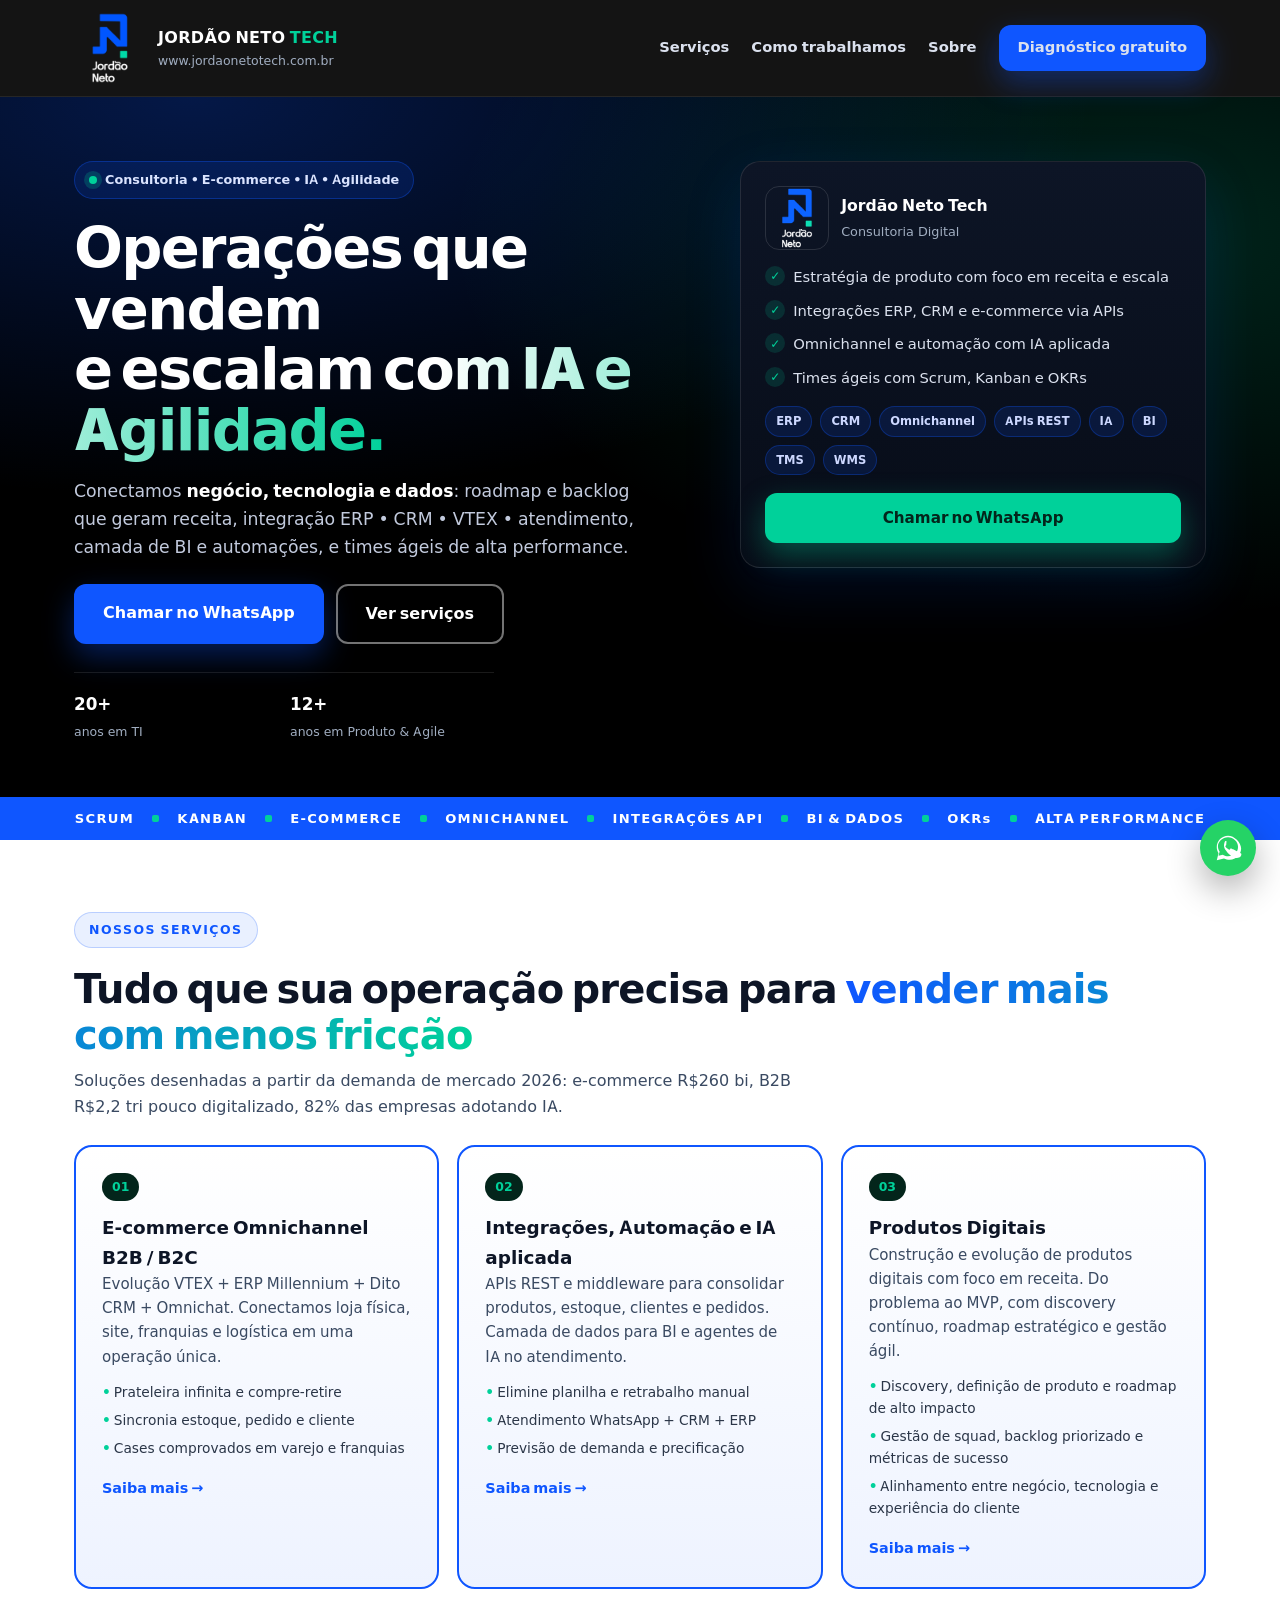
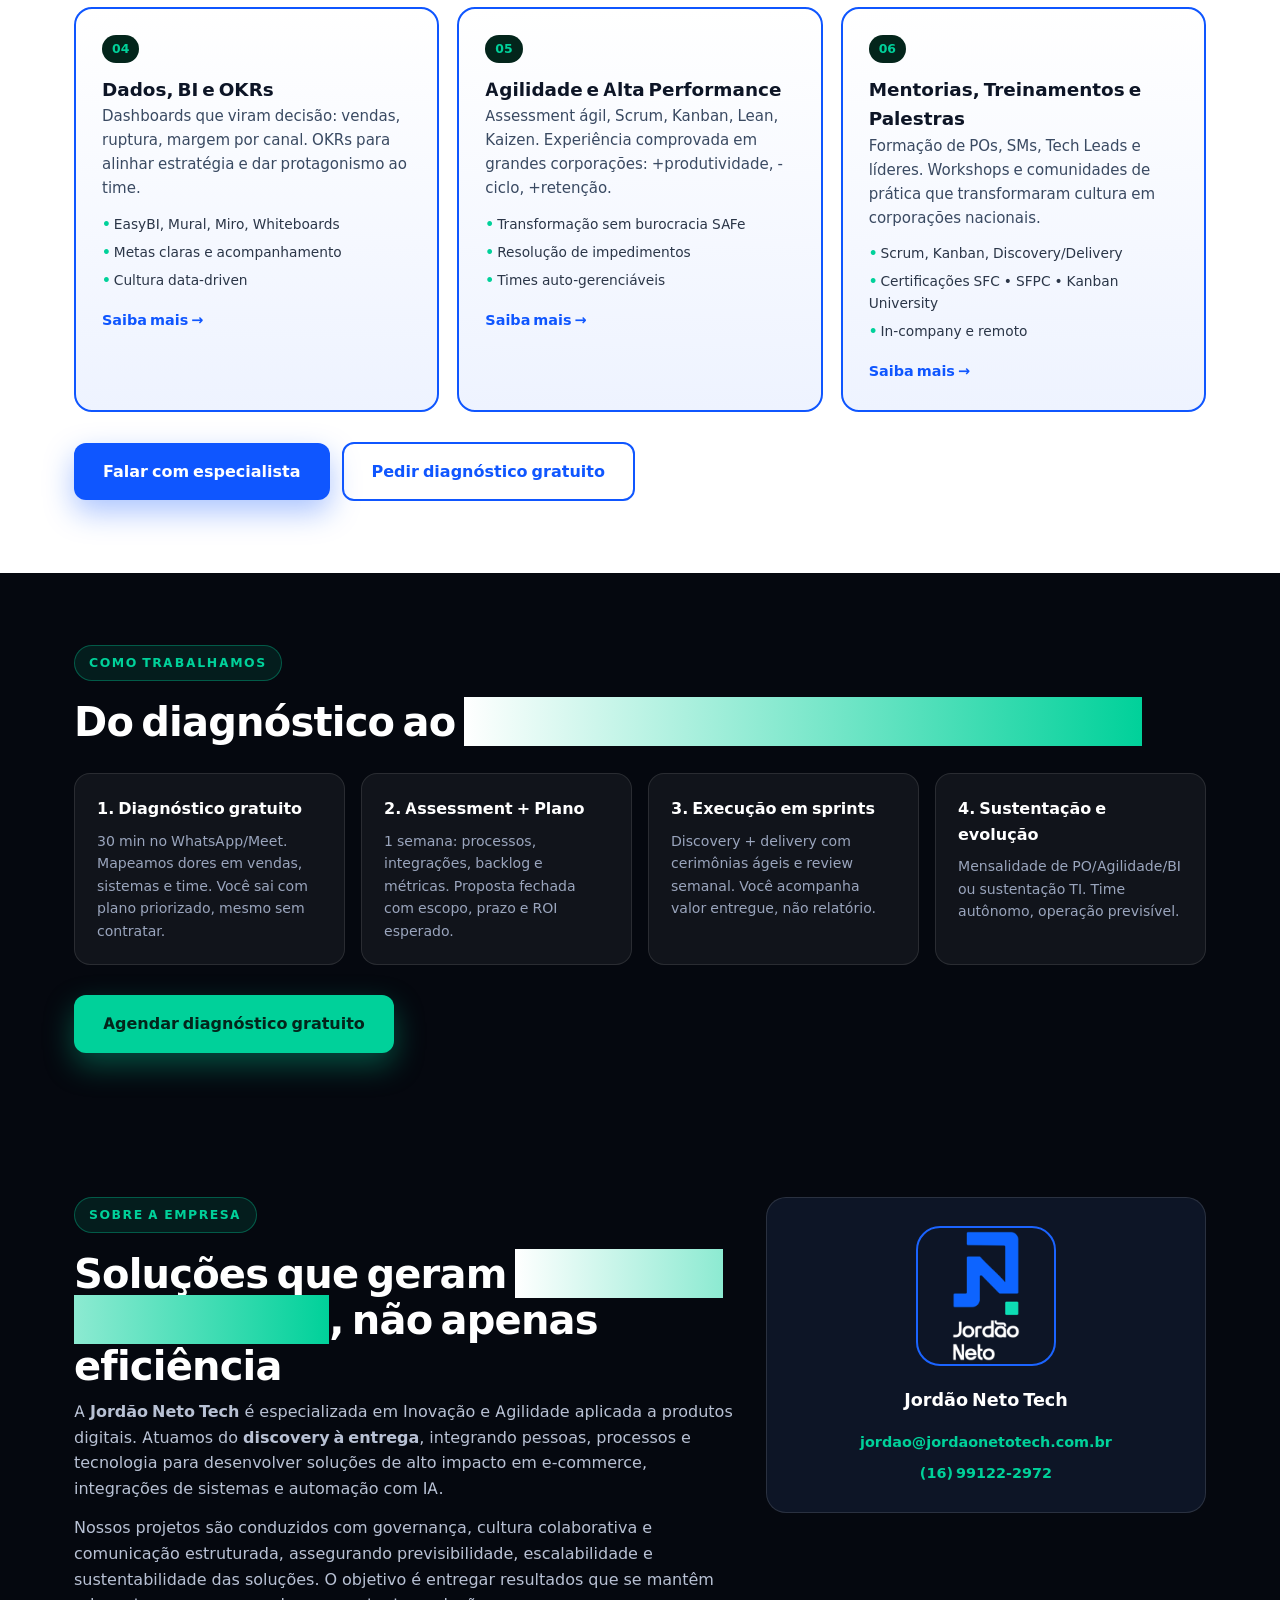
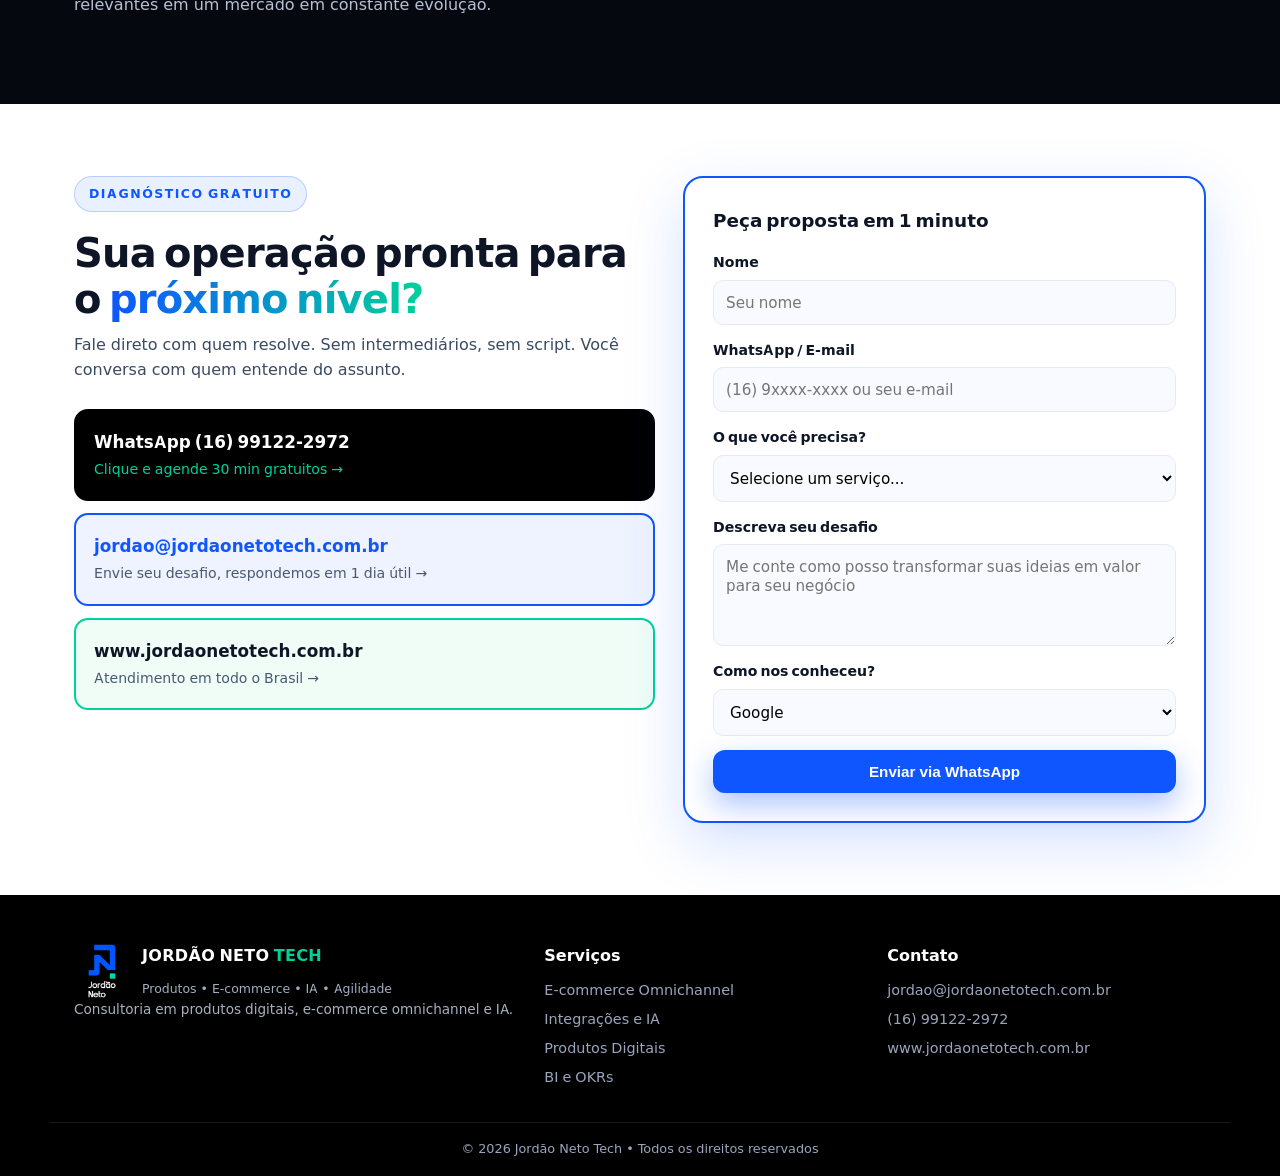
==== commit 8652e9bc: "feat: revisão UX completa — contraste, CTAs, acessibilidade, LPs, form, mobile" ====
--- a/index.html
+++ b/index.html
@@ -28,15 +28,15 @@
       "E-commerce Omnichannel",
       "Integrações ERP/CRM",
       "Automação com IA",
-      "Product Owner Fracionado",
+      "Produtos Digitais",
       "Agile Coaching",
       "OKRs e Gestão de Dados"
-    ],
-    "sameAs": []
+    ]
   }
   </script>
 </head>
 <body>
+  <a class="skip-link" href="#conteudo">Pular para o conteúdo</a>
   <!-- HEADER -->
   <header class="header" id="topo">
     <div class="container header-inner">
@@ -53,15 +53,16 @@
         <a href="#sobre">Sobre</a>
         <a href="#contato" class="btn btn-sm btn-primary">Diagnóstico gratuito</a>
       </nav>
-      <button class="menu-btn" id="menuBtn" aria-label="Abrir menu">☰</button>
+      <button class="menu-btn" id="menuBtn" aria-label="Abrir menu" aria-expanded="false" aria-controls="nav">☰</button>
     </div>
   </header>
-  <main>
+  <main id="conteudo">
 
   <!-- HERO -->
   <section class="hero">
     <div class="container hero-grid">
       <div>
+        <span class="badge"><span class="dot" aria-hidden="true"></span>Consultoria • E-commerce • IA • Agilidade</span>
         <h1>Operações que vendem<br />e escalam <span class="grad">com IA e Agilidade.</span></h1>
         <p class="lead">Conectamos <strong>negócio, tecnologia e dados</strong>: roadmap e backlog que geram receita, integração ERP • CRM • VTEX • atendimento, camada de BI e automações, e times ágeis de alta performance.</p>
         <div class="hero-cta">
@@ -90,13 +91,13 @@
         <div class="stack">
           <span>ERP</span><span>CRM</span><span>Omnichannel</span><span>APIs REST</span><span>IA</span><span>BI</span><span>TMS</span><span>WMS</span>
         </div>
-        <a class="btn btn-accent btn-block" href="mailto:jordao@jordaonetotech.com.br?subject=Diagn%C3%B3stico%20gratuito%20-%20Jord%C3%A3o%20Neto%20Tech">Fale conosco</a>
+        <a class="btn btn-accent btn-block" href="https://wa.me/5516991222972?text=Ol%C3%A1!%20Vim%20pelo%20site%20jordaonetotech.com.br%20e%20quero%20um%20diagn%C3%B3stico%20gratuito." target="_blank" rel="noopener">Chamar no WhatsApp</a>
       </div>
     </div>
   </section>
 
   <!-- MARQUEE -->
-  <div class="marquee">
+  <div class="marquee" aria-hidden="true">
     <div class="container marquee-inner">
       <span>SCRUM</span><i></i><span>KANBAN</span><i></i><span>E-COMMERCE</span><i></i><span>OMNICHANNEL</span><i></i><span>INTEGRAÇÕES API</span><i></i><span>BI & DADOS</span><i></i><span>OKRs</span><i></i><span>ALTA PERFORMANCE</span>
     </div>
@@ -181,6 +182,11 @@
           </ul>
           <a href="treinamento-mentoria.html">Saiba mais →</a>
         </article>
+      </div>
+
+      <div class="section-cta">
+        <a class="btn btn-primary btn-lg" href="https://wa.me/5516991222972?text=Ol%C3%A1!%20Vim%20pelo%20site%20jordaonetotech.com.br%20e%20quero%20um%20diagn%C3%B3stico%20gratuito." target="_blank" rel="noopener">Falar com especialista</a>
+        <a class="btn btn-lg" href="#contato" style="border:2px solid var(--blue);color:var(--blue)">Pedir diagnóstico gratuito</a>
       </div>
     </div>
   </section>
@@ -195,6 +201,9 @@
         <div class="step"><strong>2. Assessment + Plano</strong><p>1 semana: processos, integrações, backlog e métricas. Proposta fechada com escopo, prazo e ROI esperado.</p></div>
         <div class="step"><strong>3. Execução em sprints</strong><p>Discovery + delivery com cerimônias ágeis e review semanal. Você acompanha valor entregue, não relatório.</p></div>
         <div class="step"><strong>4. Sustentação e evolução</strong><p>Mensalidade de PO/Agilidade/BI ou sustentação TI. Time autônomo, operação previsível.</p></div>
+      </div>
+      <div class="section-cta">
+        <a class="btn btn-accent btn-lg" href="#contato">Agendar diagnóstico gratuito</a>
       </div>
     </div>
   </section>
@@ -237,15 +246,17 @@
           </a>
           <div class="c-card site">
             <strong>www.jordaonetotech.com.br</strong>
+            <span>Atendimento em todo o Brasil →</span>
           </div>
         </div>
       </div>
       <form class="form" id="leadForm">
         <h3>Peça proposta em 1 minuto</h3>
-        <label>Nome<input required name="nome" placeholder="Seu nome" /></label>
-        <label>WhatsApp / E-mail<input required name="contato" placeholder="(16) 9xxxx-xxxx ou seu e-mail" /></label>
-        <label>O que você precisa?
-          <select name="servico">
+        <label for="f-nome">Nome<input id="f-nome" required name="nome" placeholder="Seu nome" autocomplete="name" maxlength="80" /></label>
+        <label for="f-contato">WhatsApp / E-mail<input id="f-contato" required name="contato" placeholder="(16) 9xxxx-xxxx ou seu e-mail" autocomplete="tel" inputmode="tel" maxlength="120" /></label>
+        <label for="f-servico">O que você precisa?
+          <select id="f-servico" name="servico">
+            <option value="" selected>Selecione um serviço...</option>
             <option>E-commerce Omnichannel</option>
             <option>Integrações / Automação / IA</option>
             <option>Produtos Digitais</option>
@@ -254,9 +265,9 @@
             <option>Treinamento / Mentoria</option>
           </select>
         </label>
-        <label>Descreva seu desafio<textarea name="msg" rows="4" placeholder="Me conte como posso transformar suas ideias em valor para seu negócio"></textarea></label>
-        <label>Como nos conheceu?
-          <select name="origem">
+        <label for="f-msg">Descreva seu desafio<textarea id="f-msg" name="msg" rows="4" maxlength="1000" placeholder="Me conte como posso transformar suas ideias em valor para seu negócio"></textarea></label>
+        <label for="f-origem">Como nos conheceu?
+          <select id="f-origem" name="origem">
             <option>Google</option>
             <option>LinkedIn</option>
             <option>Indicação</option>
@@ -277,7 +288,7 @@
           <img src="vertical-cor-light.png" alt="Jordão Neto Tech" class="brand-logo sm" loading="lazy" />
           <div class="brand-text"><strong>JORDÃO NETO <span>TECH</span></strong><small>Produtos • E-commerce • IA • Agilidade</small></div>
         </div>
-        <p class="muted">Produtos • E-commerce • IA • Agilidade</p>
+        <p class="muted">Consultoria em produtos digitais, e-commerce omnichannel e IA.</p>
       </div>
       <div>
         <strong>Serviços</strong>
@@ -296,7 +307,7 @@
     <div class="container copy">© 2026 Jordão Neto Tech • Todos os direitos reservados</div>
   </footer>
 
-  <a class="float-wa" href="https://wa.me/5516991222972?text=Ol%C3%A1!%20Vim%20pelo%20site." target="_blank" rel="noopener" aria-label="WhatsApp">✆</a>
+  <a class="float-wa" href="https://wa.me/5516991222972?text=Ol%C3%A1!%20Vim%20pelo%20site." target="_blank" rel="noopener" aria-label="Conversar no WhatsApp"><svg viewBox="0 0 32 32" aria-hidden="true"><path d="M16 3C9.4 3 4 8.4 4 15c0 2.4.7 4.6 1.9 6.5L4 29l7.7-1.9c1.8 1 3.9 1.5 6 1.5h.3c6.6 0 12-5.4 12-12S22.6 3 16 3zm0 21.8c-1.8 0-3.6-.5-5.1-1.4l-.4-.2-4.6 1.1 1.2-4.5-.3-.4c-1-1.6-1.5-3.4-1.5-5.3C5.3 9.2 10.1 4.5 16 4.5S26.7 9.2 26.7 15 21.9 24.8 16 24.8zm5.5-7.4c-.3-.2-1.8-.9-2-1-.3-.1-.5-.2-.7.1-.2.3-.8 1-.9 1.2-.2.2-.3.2-.6.1-.3-.2-1.3-.5-2.4-1.5-.9-.8-1.5-1.8-1.7-2-.2-.3 0-.5.1-.6l.5-.5c.1-.2.2-.3.3-.5.1-.2 0-.4 0-.5L14.4 9c-.2-.5-.4-.4-.6-.4h-.5c-.2 0-.5.2-.7.7-.2.5-.9 2.1-.9 4.4 0 2.3 1.6 4.5 1.9 4.8.2.3 3.2 4.9 7.8 6.9 1.1.5 1.9.7 2.6.9.9.3 2 .3 2.8.2.9-.1 2.8-1.1 3.1-2.2.4-1.1.4-2 .3-2.2-.1-.2-.4-.3-.7-.5z"/></svg></a>
 
   <script src="script.js" defer></script>
 
--- a/styles.css
+++ b/styles.css
@@ -18,6 +18,9 @@
 *{box-sizing:border-box;margin:0;padding:0}
 html{scroll-behavior:smooth}
 body{font-family:'Inter',system-ui,-apple-system,sans-serif;color:#0d1526;background:var(--white);line-height:1.6}
+.skip-link{position:absolute;left:-9999px;top:0;background:var(--blue);color:#fff;padding:10px 18px;border-radius:0 0 10px 0;font-weight:700;z-index:100;text-decoration:none}
+.skip-link:focus{left:0}
+:focus-visible{outline:3px solid var(--green);outline-offset:2px}
 .container{max-width:1180px;margin:0 auto;padding:0 24px}
 .center{text-align:center}.muted{color:var(--gray);font-size:.85rem}.white{color:#fff}
 
@@ -27,11 +30,12 @@
 h3{font-size:1.15rem;font-weight:700;color:#0d1526}
 
 .grad{background:linear-gradient(90deg,#fff 10%,var(--green));-webkit-background-clip:text;background-clip:text;color:transparent;-webkit-text-fill-color:transparent}
-.hl{background:linear-gradient(90deg,#fff,var(--green));-webkit-background-clip:text;background-clip:text;color:transparent;-webkit-text-fill-color:transparent}
+.hl{background:linear-gradient(90deg,var(--blue),var(--green));-webkit-background-clip:text;background-clip:text;color:transparent;-webkit-text-fill-color:transparent}
+.section.dark .hl{background:linear-gradient(90deg,#fff,var(--green))}
 
 .tag{display:inline-block;font-size:.78rem;font-weight:800;letter-spacing:.12em;text-transform:uppercase;color:var(--blue);background:rgba(15,86,255,.09);border:1px solid rgba(15,86,255,.22);padding:7px 14px;border-radius:100px;margin-bottom:6px}
 .tag.green{color:var(--green);background:rgba(0,209,154,.1);border-color:rgba(0,209,154,.35)}
-.sub{color:#4a5872;max-width:720px;margin:6px 0 26px}
+.sub{color:#3a4a62;max-width:720px;margin:6px 0 26px}
 
 /* header */
 .header{position:sticky;top:0;z-index:50;background:rgba(0,0,0,.92);backdrop-filter:blur(12px);border-bottom:1px solid rgba(255,255,255,.08)}
@@ -41,7 +45,7 @@
 .brand-logo.sm{width:56px;height:56px}
 .brand-text strong{color:#fff;font-size:1rem;letter-spacing:.02em}
 .brand-text strong span{color:var(--green)}
-.brand-text small{display:block;color:#8b94a8;font-size:.72rem}
+.brand-text small{display:block;color:#a0adc0;font-size:.78rem}
 .nav{display:flex;align-items:center;gap:22px}
 .nav a{color:#dbe1ee;text-decoration:none;font-weight:600;font-size:.92rem}
 .nav a:hover{color:var(--green)}
@@ -56,8 +60,8 @@
 .btn-primary:hover{background:var(--blue-dark);transform:translateY(-1px)}
 .btn-accent{background:var(--green);color:#03251b;box-shadow:0 12px 30px rgba(0,209,154,.35)}
 .btn-accent:hover{background:#00e6a8;transform:translateY(-1px)}
-.btn-ghost{background:transparent;color:#fff;border-color:rgba(255,255,255,.25)}
-.btn-ghost:hover{border-color:var(--green);color:var(--green)}
+.btn-ghost{background:transparent;color:#fff;border:2px solid rgba(255,255,255,.45)}
+.btn-ghost:hover{border-color:var(--green);color:var(--green);background:rgba(0,209,154,.08)}
 
 /* hero */
 .hero{background:radial-gradient(900px 400px at 15% 0%,rgba(15,86,255,.28),transparent),radial-gradient(700px 380px at 90% 20%,rgba(0,209,154,.18),transparent),var(--black);color:#fff;padding:64px 0 54px}
@@ -68,14 +72,14 @@
 .lead{color:#c2cadd;margin:18px 0 24px;font-size:1.08rem;max-width:560px}
 .lead strong{color:#fff}
 .hero-cta{display:flex;gap:12px;flex-wrap:wrap;margin-bottom:28px}
-.hero-proof{display:grid;grid-template-columns:repeat(4,1fr);gap:12px;border-top:1px solid rgba(255,255,255,.1);padding-top:18px}
+.hero-proof{display:grid;grid-template-columns:repeat(2,1fr);gap:12px;border-top:1px solid rgba(255,255,255,.1);padding-top:18px;max-width:420px}
 .hero-proof strong{display:block;font-size:1.05rem;color:#fff}
-.hero-proof span{font-size:.78rem;color:#8b94a8}
+.hero-proof span{font-size:.78rem;color:#a0adc0}
 .hero-card{background:linear-gradient(180deg,#0d1526,#070c17);border:1px solid rgba(255,255,255,.1);border-radius:20px;padding:24px;box-shadow:var(--shadow)}
 .hero-card-head{display:flex;gap:12px;align-items:center;margin-bottom:16px}
 .hero-card-head img{width:64px;height:64px;object-fit:contain;border-radius:14px;background:transparent;mix-blend-mode:screen;border:1px solid rgba(255,255,255,.12)}
 .hero-card-head strong{display:block;font-size:.98rem;color:#fff}
-.hero-card-head small{color:#8b94a8;font-size:.78rem}
+.hero-card-head small{color:#a0adc0;font-size:.8rem}
 .check-list{list-style:none;display:grid;gap:10px;margin:0 0 16px}
 .check-list li{position:relative;padding-left:28px;font-size:.92rem;color:#dbe1ee}
 .check-list li::before{content:'✓';position:absolute;left:0;top:0;width:20px;height:20px;border-radius:50%;background:rgba(0,209,154,.15);color:var(--green);font-weight:900;display:flex;align-items:center;justify-content:center;font-size:.75rem}
@@ -84,7 +88,7 @@
 
 /* marquee */
 .marquee{background:var(--blue);color:#fff;overflow:hidden}
-.marquee-inner{display:flex;gap:18px;align-items:center;padding:11px 24px;font-weight:800;font-size:.82rem;letter-spacing:.1em;white-space:nowrap;overflow-x:auto}
+.marquee-inner{display:flex;gap:18px;align-items:center;justify-content:center;padding:11px 24px;font-weight:800;font-size:.82rem;letter-spacing:.1em;white-space:nowrap;overflow:hidden}
 .marquee-inner i{width:7px;height:7px;background:var(--green);border-radius:2px;flex-shrink:0}
 
 /* sections */
@@ -96,12 +100,14 @@
 .card{background:var(--card);border:2px solid var(--blue);border-radius:var(--radius);padding:26px;position:relative;transition:.2s;background:linear-gradient(180deg,#fff,#eef3ff)}
 .card:hover{transform:translateY(-4px);box-shadow:var(--shadow)}
 .card-num{font-size:.78rem;font-weight:900;color:var(--green);background:#03251b;display:inline-block;padding:4px 10px;border-radius:100px;margin-bottom:12px}
-.card p{color:#4a5872;font-size:.94rem;margin-bottom:12px}
+.card p{color:#3a4a62;font-size:.94rem;margin-bottom:12px}
 .card ul{list-style:none;margin:0 0 16px;display:grid;gap:6px}
 .card ul li{font-size:.86rem;color:#2b3648}
 .card ul li::before{content:'• ';color:var(--green);font-weight:900}
 .card a{color:var(--blue);font-weight:800;text-decoration:none;font-size:.9rem}
 .card a:hover{text-decoration:underline}
+.section-cta{margin-top:30px;display:flex;gap:12px;flex-wrap:wrap;align-items:center}
+.section-cta.center{justify-content:center}
 .grid-4{display:grid;grid-template-columns:repeat(4,1fr);gap:16px;margin:28px 0 30px}
 .step{background:rgba(255,255,255,.05);border:1px solid rgba(255,255,255,.1);border-radius:16px;padding:22px}
 .step strong{color:#fff;display:block;margin-bottom:8px}
@@ -113,14 +119,15 @@
 .about-card{background:#0d1526;border:1px solid rgba(255,255,255,.12);border-radius:20px;padding:28px;text-align:center}
 .about-card img{width:140px;height:140px;object-fit:contain;border-radius:24px;background:transparent;mix-blend-mode:screen;margin-bottom:12px;border:2px solid var(--blue)}
 .about-card strong{display:block;color:#fff;font-size:1.1rem}
-.about-card small{color:#8b94a8}
+.about-card small{color:#a0adc0}
 .about-contact{display:grid;gap:8px;margin-top:16px}
 .about-contact a{color:var(--green);text-decoration:none;font-weight:700;font-size:.9rem;word-break:break-all}
 
 /* contact */
 .contact-grid{display:grid;grid-template-columns:1fr .9fr;gap:28px;align-items:start}
 .contact-cards{display:grid;gap:12px;margin-top:18px}
-.c-card{display:block;text-decoration:none;border-radius:14px;padding:18px;border:1px solid var(--border)}
+.c-card{display:block;text-decoration:none;border-radius:14px;padding:18px;border:2px solid var(--border);transition:.2s}
+.c-card:hover{border-color:var(--blue);transform:translateY(-2px)}
 .c-card strong{display:block;font-size:1.05rem;color:#0d1526}
 .c-card span{font-size:.88rem;color:#4a5872}
 .c-card.wa{background:#000;color:#fff;border-color:#000}
@@ -128,13 +135,14 @@
 .c-card.wa span{color:var(--green)}
 .c-card.mail{background:#eef3ff;border-color:var(--blue)}
 .c-card.mail strong{color:var(--blue)}
-.c-card.site{background:#f0fdf7;border-color:var(--green)}
+.c-card.site{background:#f0fdf7;border-color:var(--green);cursor:default}
+.c-card.site:hover{border-color:var(--green);transform:none}
 .c-card.site strong{color:#0d1526}
-.form{background:#fff;border:1px solid var(--border);border-radius:20px;padding:26px;box-shadow:var(--shadow);position:sticky;top:90px}
-.form h3{margin-bottom:16px}
-.form label{display:grid;gap:6px;font-size:.85rem;font-weight:700;margin-bottom:12px;color:#2b3648}
-.form input,.form select,.form textarea{border:1px solid var(--border);border-radius:10px;padding:12px;font-size:.95rem;font-family:inherit;width:100%}
-.form input:focus,.form select:focus,.form textarea:focus{outline:2px solid var(--blue);border-color:var(--blue)}
+.form{background:#fff;border:2px solid var(--blue);border-radius:20px;padding:28px;box-shadow:0 20px 60px rgba(15,86,255,.18);position:sticky;top:90px}
+.form h3{margin-bottom:16px;color:#0d1526}
+.form label{display:grid;gap:6px;font-size:.88rem;font-weight:700;margin-bottom:14px;color:#0d1526}
+.form input,.form select,.form textarea{border:1px solid var(--border);border-radius:10px;padding:12px;font-size:.95rem;font-family:inherit;width:100%;background:#f8faff}
+.form input:focus,.form select:focus,.form textarea:focus{outline:2px solid var(--blue);border-color:var(--blue);background:#fff}
 
 /* footer */
 .footer{background:#000;color:#9aa5bd;padding:48px 0 0}
@@ -143,20 +151,26 @@
 .footer a{display:block;color:#9aa5bd;text-decoration:none;font-size:.9rem;margin-bottom:6px}
 .footer a:hover{color:var(--green)}
 .copy{border-top:1px solid rgba(255,255,255,.1);padding:16px 24px;text-align:center;font-size:.8rem}
-.float-wa{position:fixed;right:24px;bottom:100px;width:56px;height:56px;border-radius:50%;background:#25d366;color:#fff;display:flex;align-items:center;justify-content:center;font-size:1.7rem;text-decoration:none;box-shadow:0 14px 34px rgba(0,0,0,.3);z-index:99999;pointer-events:auto}
+.float-wa{position:fixed;right:24px;bottom:24px;width:56px;height:56px;border-radius:50%;background:#25d366;color:#fff;display:flex;align-items:center;justify-content:center;text-decoration:none;box-shadow:0 14px 34px rgba(0,0,0,.3);z-index:99999;pointer-events:auto;transition:transform .2s}
+.float-wa:hover{transform:scale(1.08)}
+.float-wa svg{width:30px;height:30px;fill:#fff}
 
 /* responsive */
 @media(max-width:960px){
-  .hero-grid,.grid-3,.about-grid,.contact-grid{grid-template-columns:1fr}
+  .hero-grid,.about-grid,.contact-grid{grid-template-columns:1fr}
+  .grid-3{grid-template-columns:1fr 1fr}
   .grid-4{grid-template-columns:1fr 1fr}
-  .hero-proof{grid-template-columns:1fr 1fr}
+  .hero-proof{grid-template-columns:1fr 1fr;max-width:none}
   .nav{display:none;position:absolute;top:100%;left:0;right:0;background:#000;flex-direction:column;padding:18px;gap:14px;border-bottom:1px solid rgba(255,255,255,.1)}
   .nav.open{display:flex}
   .menu-btn{display:block}
   .footer-grid{grid-template-columns:1fr}
   .form{position:static}
 }
-@media(max-width:560px){
+@media(max-width:640px){
+  .grid-3{grid-template-columns:1fr}
   .grid-4{grid-template-columns:1fr}
+  .hero-cta .btn{flex:1 1 100%;text-align:center}
   .section{padding:52px 0}
+  .float-wa{right:16px;bottom:16px;width:52px;height:52px}
 }
--- a/styles.css
+++ b/styles.css
@@ -18,6 +18,9 @@
 *{box-sizing:border-box;margin:0;padding:0}
 html{scroll-behavior:smooth}
 body{font-family:'Inter',system-ui,-apple-system,sans-serif;color:#0d1526;background:var(--white);line-height:1.6}
+.skip-link{position:absolute;left:-9999px;top:0;background:var(--blue);color:#fff;padding:10px 18px;border-radius:0 0 10px 0;font-weight:700;z-index:100;text-decoration:none}
+.skip-link:focus{left:0}
+:focus-visible{outline:3px solid var(--green);outline-offset:2px}
 .container{max-width:1180px;margin:0 auto;padding:0 24px}
 .center{text-align:center}.muted{color:var(--gray);font-size:.85rem}.white{color:#fff}
 
@@ -27,11 +30,12 @@
 h3{font-size:1.15rem;font-weight:700;color:#0d1526}
 
 .grad{background:linear-gradient(90deg,#fff 10%,var(--green));-webkit-background-clip:text;background-clip:text;color:transparent;-webkit-text-fill-color:transparent}
-.hl{background:linear-gradient(90deg,#fff,var(--green));-webkit-background-clip:text;background-clip:text;color:transparent;-webkit-text-fill-color:transparent}
+.hl{background:linear-gradient(90deg,var(--blue),var(--green));-webkit-background-clip:text;background-clip:text;color:transparent;-webkit-text-fill-color:transparent}
+.section.dark .hl{background:linear-gradient(90deg,#fff,var(--green))}
 
 .tag{display:inline-block;font-size:.78rem;font-weight:800;letter-spacing:.12em;text-transform:uppercase;color:var(--blue);background:rgba(15,86,255,.09);border:1px solid rgba(15,86,255,.22);padding:7px 14px;border-radius:100px;margin-bottom:6px}
 .tag.green{color:var(--green);background:rgba(0,209,154,.1);border-color:rgba(0,209,154,.35)}
-.sub{color:#4a5872;max-width:720px;margin:6px 0 26px}
+.sub{color:#3a4a62;max-width:720px;margin:6px 0 26px}
 
 /* header */
 .header{position:sticky;top:0;z-index:50;background:rgba(0,0,0,.92);backdrop-filter:blur(12px);border-bottom:1px solid rgba(255,255,255,.08)}
@@ -41,7 +45,7 @@
 .brand-logo.sm{width:56px;height:56px}
 .brand-text strong{color:#fff;font-size:1rem;letter-spacing:.02em}
 .brand-text strong span{color:var(--green)}
-.brand-text small{display:block;color:#8b94a8;font-size:.72rem}
+.brand-text small{display:block;color:#a0adc0;font-size:.78rem}
 .nav{display:flex;align-items:center;gap:22px}
 .nav a{color:#dbe1ee;text-decoration:none;font-weight:600;font-size:.92rem}
 .nav a:hover{color:var(--green)}
@@ -56,8 +60,8 @@
 .btn-primary:hover{background:var(--blue-dark);transform:translateY(-1px)}
 .btn-accent{background:var(--green);color:#03251b;box-shadow:0 12px 30px rgba(0,209,154,.35)}
 .btn-accent:hover{background:#00e6a8;transform:translateY(-1px)}
-.btn-ghost{background:transparent;color:#fff;border-color:rgba(255,255,255,.25)}
-.btn-ghost:hover{border-color:var(--green);color:var(--green)}
+.btn-ghost{background:transparent;color:#fff;border:2px solid rgba(255,255,255,.45)}
+.btn-ghost:hover{border-color:var(--green);color:var(--green);background:rgba(0,209,154,.08)}
 
 /* hero */
 .hero{background:radial-gradient(900px 400px at 15% 0%,rgba(15,86,255,.28),transparent),radial-gradient(700px 380px at 90% 20%,rgba(0,209,154,.18),transparent),var(--black);color:#fff;padding:64px 0 54px}
@@ -68,14 +72,14 @@
 .lead{color:#c2cadd;margin:18px 0 24px;font-size:1.08rem;max-width:560px}
 .lead strong{color:#fff}
 .hero-cta{display:flex;gap:12px;flex-wrap:wrap;margin-bottom:28px}
-.hero-proof{display:grid;grid-template-columns:repeat(4,1fr);gap:12px;border-top:1px solid rgba(255,255,255,.1);padding-top:18px}
+.hero-proof{display:grid;grid-template-columns:repeat(2,1fr);gap:12px;border-top:1px solid rgba(255,255,255,.1);padding-top:18px;max-width:420px}
 .hero-proof strong{display:block;font-size:1.05rem;color:#fff}
-.hero-proof span{font-size:.78rem;color:#8b94a8}
+.hero-proof span{font-size:.78rem;color:#a0adc0}
 .hero-card{background:linear-gradient(180deg,#0d1526,#070c17);border:1px solid rgba(255,255,255,.1);border-radius:20px;padding:24px;box-shadow:var(--shadow)}
 .hero-card-head{display:flex;gap:12px;align-items:center;margin-bottom:16px}
 .hero-card-head img{width:64px;height:64px;object-fit:contain;border-radius:14px;background:transparent;mix-blend-mode:screen;border:1px solid rgba(255,255,255,.12)}
 .hero-card-head strong{display:block;font-size:.98rem;color:#fff}
-.hero-card-head small{color:#8b94a8;font-size:.78rem}
+.hero-card-head small{color:#a0adc0;font-size:.8rem}
 .check-list{list-style:none;display:grid;gap:10px;margin:0 0 16px}
 .check-list li{position:relative;padding-left:28px;font-size:.92rem;color:#dbe1ee}
 .check-list li::before{content:'✓';position:absolute;left:0;top:0;width:20px;height:20px;border-radius:50%;background:rgba(0,209,154,.15);color:var(--green);font-weight:900;display:flex;align-items:center;justify-content:center;font-size:.75rem}
@@ -84,7 +88,7 @@
 
 /* marquee */
 .marquee{background:var(--blue);color:#fff;overflow:hidden}
-.marquee-inner{display:flex;gap:18px;align-items:center;padding:11px 24px;font-weight:800;font-size:.82rem;letter-spacing:.1em;white-space:nowrap;overflow-x:auto}
+.marquee-inner{display:flex;gap:18px;align-items:center;justify-content:center;padding:11px 24px;font-weight:800;font-size:.82rem;letter-spacing:.1em;white-space:nowrap;overflow:hidden}
 .marquee-inner i{width:7px;height:7px;background:var(--green);border-radius:2px;flex-shrink:0}
 
 /* sections */
@@ -96,12 +100,14 @@
 .card{background:var(--card);border:2px solid var(--blue);border-radius:var(--radius);padding:26px;position:relative;transition:.2s;background:linear-gradient(180deg,#fff,#eef3ff)}
 .card:hover{transform:translateY(-4px);box-shadow:var(--shadow)}
 .card-num{font-size:.78rem;font-weight:900;color:var(--green);background:#03251b;display:inline-block;padding:4px 10px;border-radius:100px;margin-bottom:12px}
-.card p{color:#4a5872;font-size:.94rem;margin-bottom:12px}
+.card p{color:#3a4a62;font-size:.94rem;margin-bottom:12px}
 .card ul{list-style:none;margin:0 0 16px;display:grid;gap:6px}
 .card ul li{font-size:.86rem;color:#2b3648}
 .card ul li::before{content:'• ';color:var(--green);font-weight:900}
 .card a{color:var(--blue);font-weight:800;text-decoration:none;font-size:.9rem}
 .card a:hover{text-decoration:underline}
+.section-cta{margin-top:30px;display:flex;gap:12px;flex-wrap:wrap;align-items:center}
+.section-cta.center{justify-content:center}
 .grid-4{display:grid;grid-template-columns:repeat(4,1fr);gap:16px;margin:28px 0 30px}
 .step{background:rgba(255,255,255,.05);border:1px solid rgba(255,255,255,.1);border-radius:16px;padding:22px}
 .step strong{color:#fff;display:block;margin-bottom:8px}
@@ -113,14 +119,15 @@
 .about-card{background:#0d1526;border:1px solid rgba(255,255,255,.12);border-radius:20px;padding:28px;text-align:center}
 .about-card img{width:140px;height:140px;object-fit:contain;border-radius:24px;background:transparent;mix-blend-mode:screen;margin-bottom:12px;border:2px solid var(--blue)}
 .about-card strong{display:block;color:#fff;font-size:1.1rem}
-.about-card small{color:#8b94a8}
+.about-card small{color:#a0adc0}
 .about-contact{display:grid;gap:8px;margin-top:16px}
 .about-contact a{color:var(--green);text-decoration:none;font-weight:700;font-size:.9rem;word-break:break-all}
 
 /* contact */
 .contact-grid{display:grid;grid-template-columns:1fr .9fr;gap:28px;align-items:start}
 .contact-cards{display:grid;gap:12px;margin-top:18px}
-.c-card{display:block;text-decoration:none;border-radius:14px;padding:18px;border:1px solid var(--border)}
+.c-card{display:block;text-decoration:none;border-radius:14px;padding:18px;border:2px solid var(--border);transition:.2s}
+.c-card:hover{border-color:var(--blue);transform:translateY(-2px)}
 .c-card strong{display:block;font-size:1.05rem;color:#0d1526}
 .c-card span{font-size:.88rem;color:#4a5872}
 .c-card.wa{background:#000;color:#fff;border-color:#000}
@@ -128,13 +135,14 @@
 .c-card.wa span{color:var(--green)}
 .c-card.mail{background:#eef3ff;border-color:var(--blue)}
 .c-card.mail strong{color:var(--blue)}
-.c-card.site{background:#f0fdf7;border-color:var(--green)}
+.c-card.site{background:#f0fdf7;border-color:var(--green);cursor:default}
+.c-card.site:hover{border-color:var(--green);transform:none}
 .c-card.site strong{color:#0d1526}
-.form{background:#fff;border:1px solid var(--border);border-radius:20px;padding:26px;box-shadow:var(--shadow);position:sticky;top:90px}
-.form h3{margin-bottom:16px}
-.form label{display:grid;gap:6px;font-size:.85rem;font-weight:700;margin-bottom:12px;color:#2b3648}
-.form input,.form select,.form textarea{border:1px solid var(--border);border-radius:10px;padding:12px;font-size:.95rem;font-family:inherit;width:100%}
-.form input:focus,.form select:focus,.form textarea:focus{outline:2px solid var(--blue);border-color:var(--blue)}
+.form{background:#fff;border:2px solid var(--blue);border-radius:20px;padding:28px;box-shadow:0 20px 60px rgba(15,86,255,.18);position:sticky;top:90px}
+.form h3{margin-bottom:16px;color:#0d1526}
+.form label{display:grid;gap:6px;font-size:.88rem;font-weight:700;margin-bottom:14px;color:#0d1526}
+.form input,.form select,.form textarea{border:1px solid var(--border);border-radius:10px;padding:12px;font-size:.95rem;font-family:inherit;width:100%;background:#f8faff}
+.form input:focus,.form select:focus,.form textarea:focus{outline:2px solid var(--blue);border-color:var(--blue);background:#fff}
 
 /* footer */
 .footer{background:#000;color:#9aa5bd;padding:48px 0 0}
@@ -143,20 +151,26 @@
 .footer a{display:block;color:#9aa5bd;text-decoration:none;font-size:.9rem;margin-bottom:6px}
 .footer a:hover{color:var(--green)}
 .copy{border-top:1px solid rgba(255,255,255,.1);padding:16px 24px;text-align:center;font-size:.8rem}
-.float-wa{position:fixed;right:24px;bottom:100px;width:56px;height:56px;border-radius:50%;background:#25d366;color:#fff;display:flex;align-items:center;justify-content:center;font-size:1.7rem;text-decoration:none;box-shadow:0 14px 34px rgba(0,0,0,.3);z-index:99999;pointer-events:auto}
+.float-wa{position:fixed;right:24px;bottom:24px;width:56px;height:56px;border-radius:50%;background:#25d366;color:#fff;display:flex;align-items:center;justify-content:center;text-decoration:none;box-shadow:0 14px 34px rgba(0,0,0,.3);z-index:99999;pointer-events:auto;transition:transform .2s}
+.float-wa:hover{transform:scale(1.08)}
+.float-wa svg{width:30px;height:30px;fill:#fff}
 
 /* responsive */
 @media(max-width:960px){
-  .hero-grid,.grid-3,.about-grid,.contact-grid{grid-template-columns:1fr}
+  .hero-grid,.about-grid,.contact-grid{grid-template-columns:1fr}
+  .grid-3{grid-template-columns:1fr 1fr}
   .grid-4{grid-template-columns:1fr 1fr}
-  .hero-proof{grid-template-columns:1fr 1fr}
+  .hero-proof{grid-template-columns:1fr 1fr;max-width:none}
   .nav{display:none;position:absolute;top:100%;left:0;right:0;background:#000;flex-direction:column;padding:18px;gap:14px;border-bottom:1px solid rgba(255,255,255,.1)}
   .nav.open{display:flex}
   .menu-btn{display:block}
   .footer-grid{grid-template-columns:1fr}
   .form{position:static}
 }
-@media(max-width:560px){
+@media(max-width:640px){
+  .grid-3{grid-template-columns:1fr}
   .grid-4{grid-template-columns:1fr}
+  .hero-cta .btn{flex:1 1 100%;text-align:center}
   .section{padding:52px 0}
+  .float-wa{right:16px;bottom:16px;width:52px;height:52px}
 }
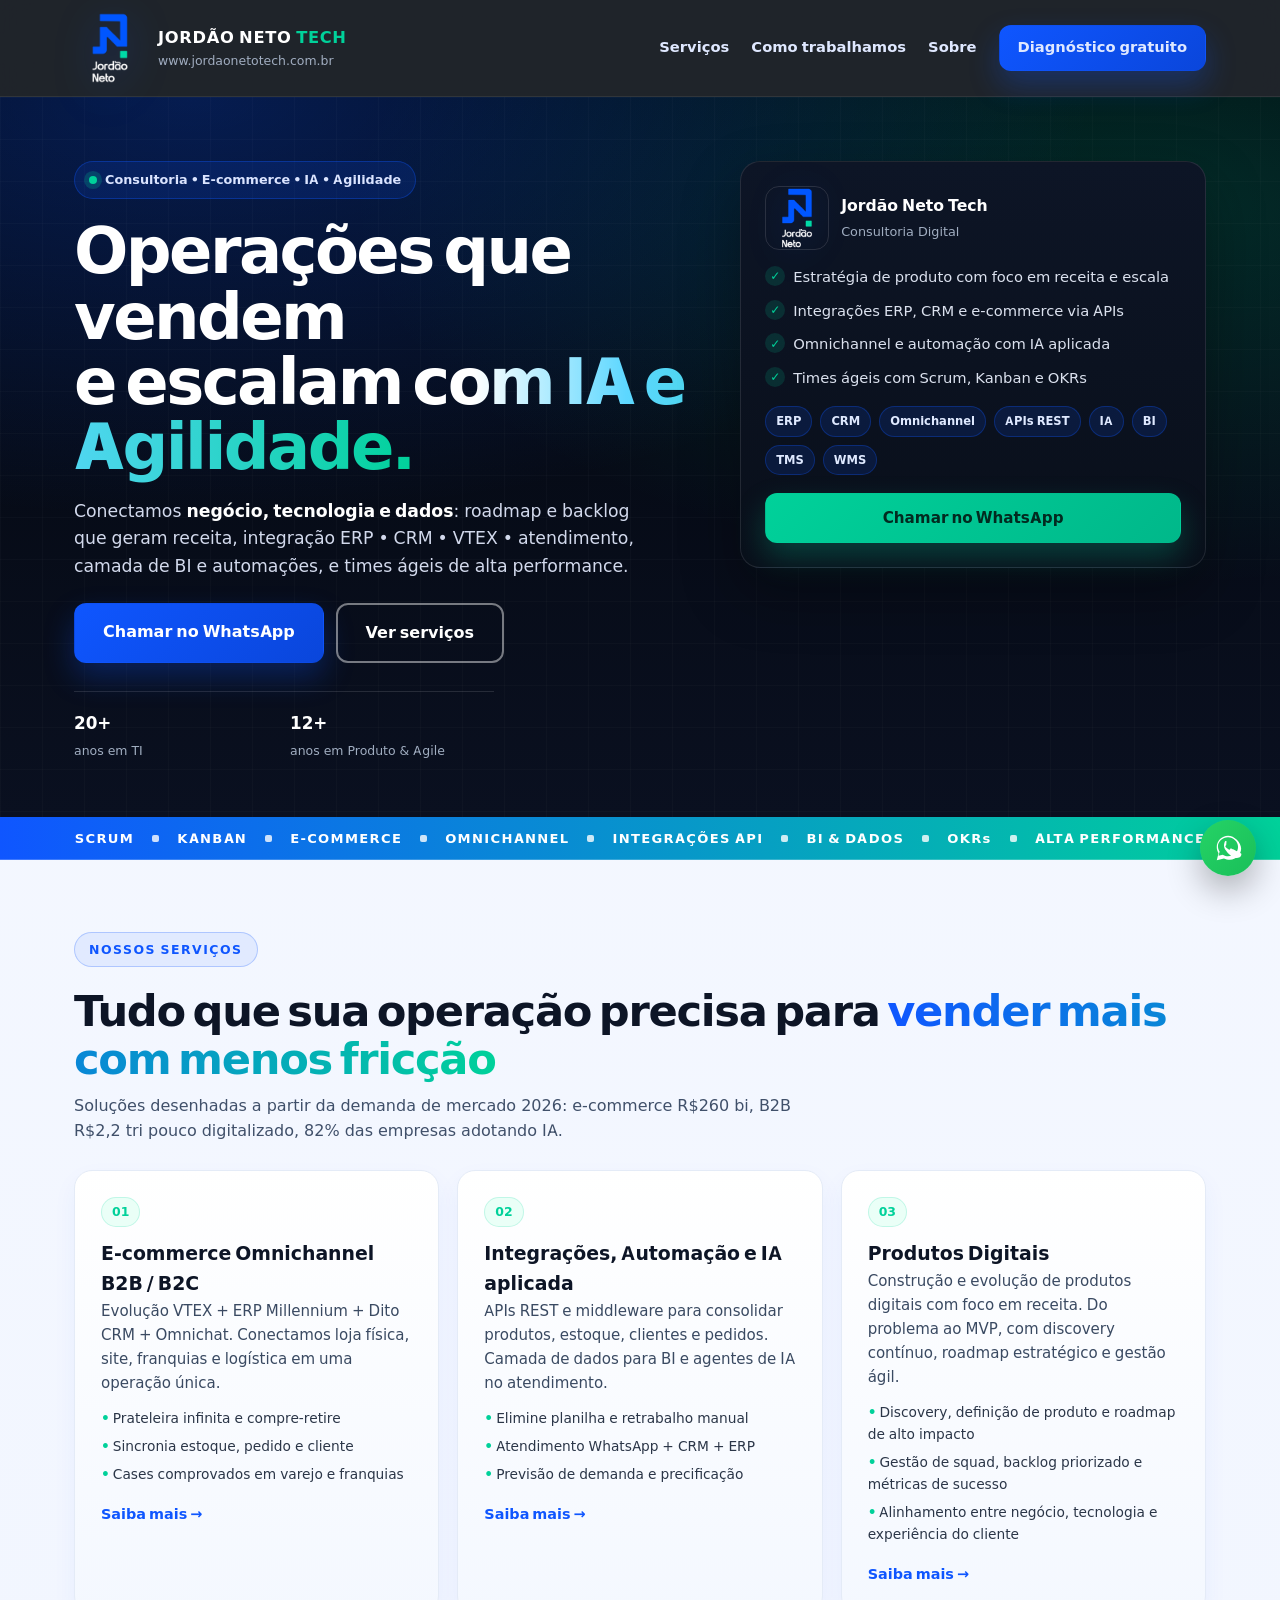
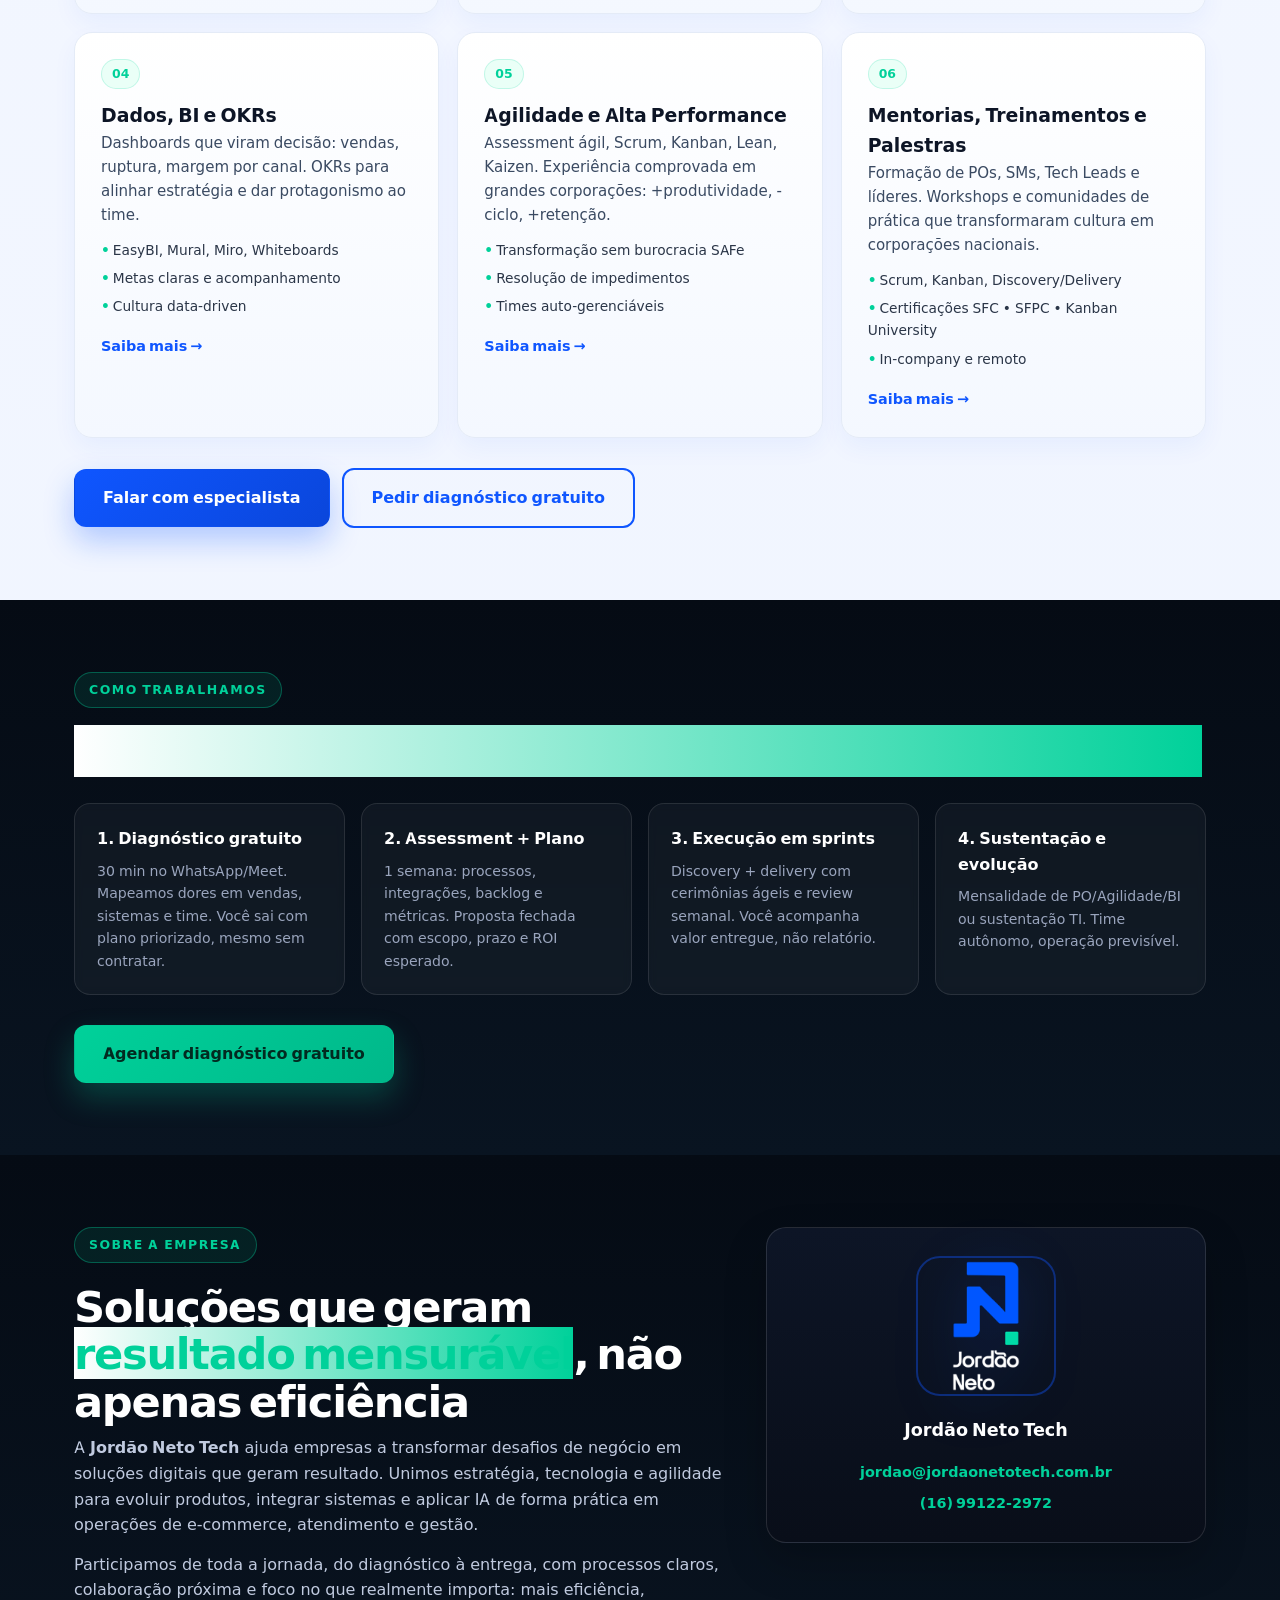
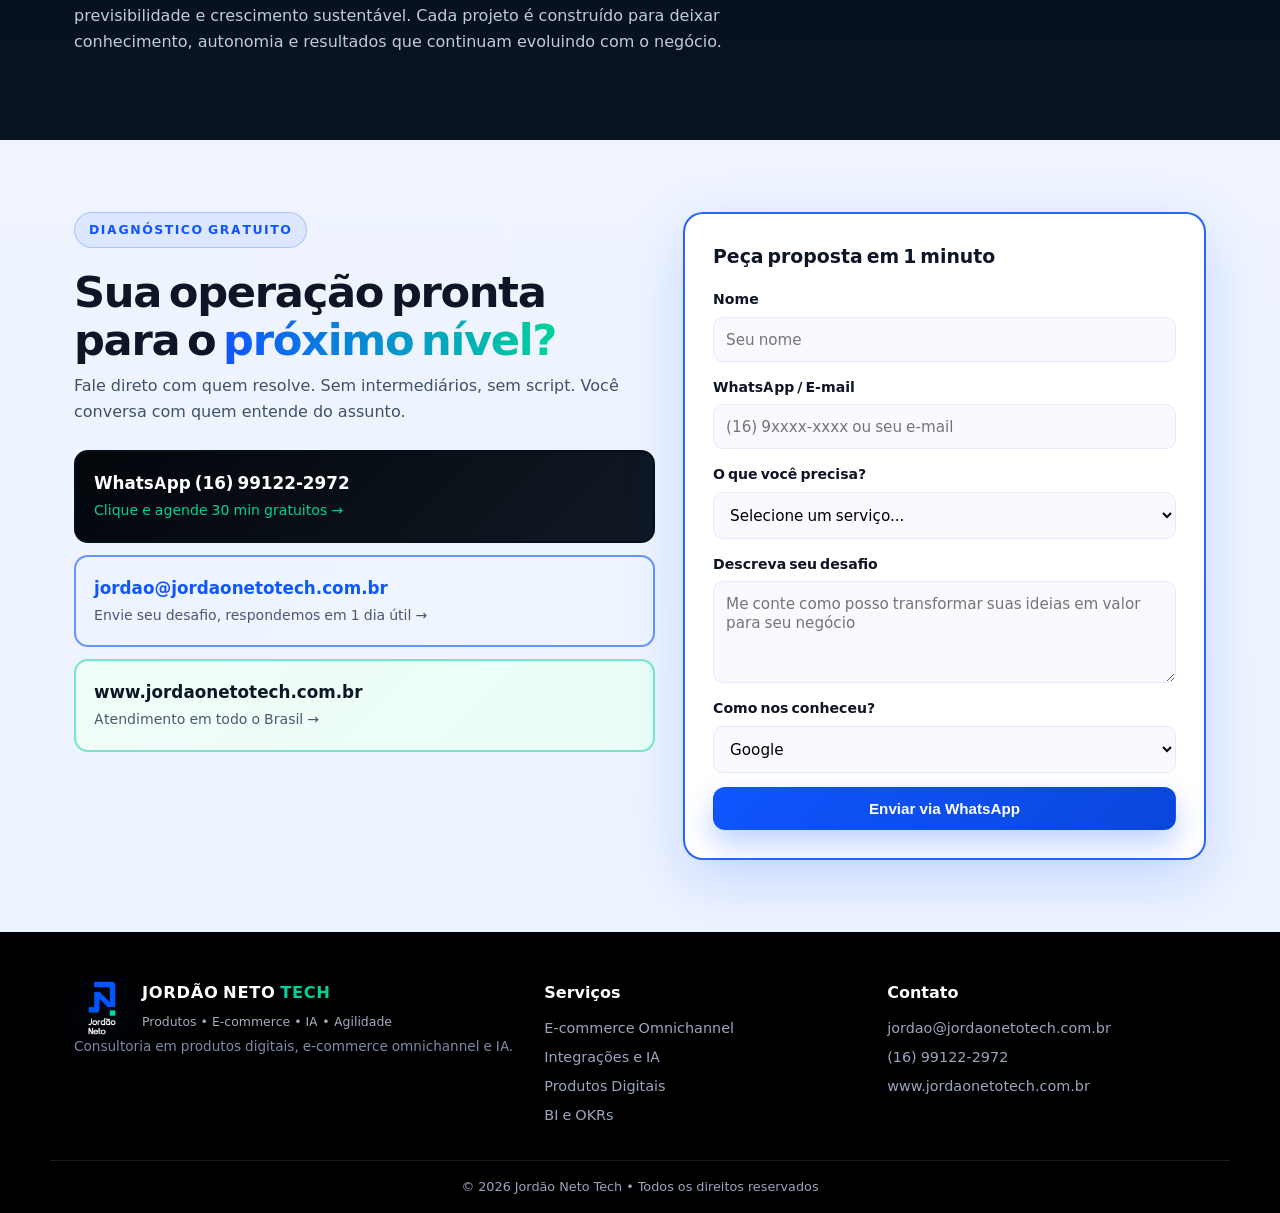
==== commit fe79d663: "Ajusta identidade visual e navegação do site" ====
--- a/index.html
+++ b/index.html
@@ -40,7 +40,7 @@
   <!-- HEADER -->
   <header class="header" id="topo">
     <div class="container header-inner">
-      <a href="#topo" class="brand">
+      <a href="index.html#topo" class="brand">
         <img src="vertical-cor-light.png" alt="Jordão Neto Tech" class="brand-logo" loading="eager" fetchpriority="high" />
         <div class="brand-text">
           <strong>JORDÃO NETO <span>TECH</span></strong>
@@ -195,7 +195,7 @@
   <section class="section dark" id="como-trabalho">
     <div class="container">
       <span class="tag green">Como trabalhamos</span>
-      <h2 class="white">Do diagnóstico ao <span class="hl">primeiro resultado em semanas</span></h2>
+      <h2 class="white"><span class="hl">Do diagnóstico ao primeiro resultado em semanas</span></h2>
       <div class="grid-4">
         <div class="step"><strong>1. Diagnóstico gratuito</strong><p>30 min no WhatsApp/Meet. Mapeamos dores em vendas, sistemas e time. Você sai com plano priorizado, mesmo sem contratar.</p></div>
         <div class="step"><strong>2. Assessment + Plano</strong><p>1 semana: processos, integrações, backlog e métricas. Proposta fechada com escopo, prazo e ROI esperado.</p></div>
@@ -214,8 +214,8 @@
       <div>
         <span class="tag green">Sobre a empresa</span>
         <h2 class="white">Soluções que geram <span class="hl">resultado mensurável</span>, não apenas eficiência</h2>
-        <p>A <strong>Jordão Neto Tech</strong> é especializada em Inovação e Agilidade aplicada a produtos digitais. Atuamos do <strong>discovery à entrega</strong>, integrando pessoas, processos e tecnologia para desenvolver soluções de alto impacto em e-commerce, integrações de sistemas e automação com IA.</p>
-        <p>Nossos projetos são conduzidos com governança, cultura colaborativa e comunicação estruturada, assegurando previsibilidade, escalabilidade e sustentabilidade das soluções. O objetivo é entregar resultados que se mantêm relevantes em um mercado em constante evolução.</p>
+        <p>A <strong>Jordão Neto Tech</strong> ajuda empresas a transformar desafios de negócio em soluções digitais que geram resultado. Unimos estratégia, tecnologia e agilidade para evoluir produtos, integrar sistemas e aplicar IA de forma prática em operações de e-commerce, atendimento e gestão.</p>
+        <p>Participamos de toda a jornada, do diagnóstico à entrega, com processos claros, colaboração próxima e foco no que realmente importa: mais eficiência, previsibilidade e crescimento sustentável. Cada projeto é construído para deixar conhecimento, autonomia e resultados que continuam evoluindo com o negócio.</p>
       </div>
       <div class="about-card">
         <img src="vertical-cor-light.png" alt="Jordão Neto Tech" loading="lazy" />
--- a/styles.css
+++ b/styles.css
@@ -1,53 +1,57 @@
 @font-face{font-family:'Inter';font-style:normal;font-weight:100 900;font-display:swap;src:url(fonts/Inter-Variable.woff2) format('woff2')}
 
 :root{
-  --black:#000000;
-  --navy:#05080f;
+  --black:#02060d;
+  --navy:#050a15;
+  --navy-2:#0b1426;
   --blue:#0f56ff;
-  --blue-dark:#0a3fd1;
+  --blue-strong:#0a46db;
+  --blue-soft:#eaf1ff;
   --green:#00d19a;
+  --green-strong:#00b88a;
+  --cyan:#5dd7ff;
   --white:#ffffff;
-  --gray:#a8b0c0;
-  --light:#f4f6fb;
+  --gray:#7d8aa5;
+  --light:#f4f7ff;
   --card:#ffffff;
-  --border:#e6eaf2;
+  --border:#e4ebf7;
   --radius:18px;
-  --shadow:0 20px 60px rgba(15,86,255,.14);
+  --shadow:0 18px 50px rgba(15,86,255,.18);
 }
 
 *{box-sizing:border-box;margin:0;padding:0}
 html{scroll-behavior:smooth}
-body{font-family:'Inter',system-ui,-apple-system,sans-serif;color:#0d1526;background:var(--white);line-height:1.6}
-.skip-link{position:absolute;left:-9999px;top:0;background:var(--blue);color:#fff;padding:10px 18px;border-radius:0 0 10px 0;font-weight:700;z-index:100;text-decoration:none}
+body{font-family:'Inter',system-ui,-apple-system,sans-serif;color:#101b2d;background:linear-gradient(180deg,#f5f8ff 0%,#edf3ff 100%);line-height:1.6}
+.skip-link{position:absolute;left:-9999px;top:0;background:linear-gradient(135deg,var(--blue),var(--green));color:#fff;padding:10px 18px;border-radius:0 0 10px 0;font-weight:700;z-index:100;text-decoration:none}
 .skip-link:focus{left:0}
 :focus-visible{outline:3px solid var(--green);outline-offset:2px}
 .container{max-width:1180px;margin:0 auto;padding:0 24px}
 .center{text-align:center}.muted{color:var(--gray);font-size:.85rem}.white{color:#fff}
 
 /* headings */
-h1{font-size:clamp(2.1rem,5vw,3.6rem);line-height:1.05;letter-spacing:-.03em;font-weight:900;color:#fff}
-h2{font-size:clamp(1.6rem,3.4vw,2.5rem);line-height:1.15;letter-spacing:-.02em;font-weight:800;margin:12px 0 10px;color:#0d1526}
-h3{font-size:1.15rem;font-weight:700;color:#0d1526}
+h1{font-size:clamp(2.2rem,5vw,4rem);line-height:1.02;letter-spacing:-.04em;font-weight:900;color:#fff}
+h2{font-size:clamp(1.7rem,3.4vw,2.7rem);line-height:1.1;letter-spacing:-.03em;font-weight:800;margin:12px 0 10px;color:#0d1526}
+h3{font-size:1.18rem;font-weight:700;color:#0d1526}
 
-.grad{background:linear-gradient(90deg,#fff 10%,var(--green));-webkit-background-clip:text;background-clip:text;color:transparent;-webkit-text-fill-color:transparent}
+.grad{background:linear-gradient(90deg,#fff 10%,var(--cyan) 35%,var(--green));-webkit-background-clip:text;background-clip:text;color:transparent;-webkit-text-fill-color:transparent}
 .hl{background:linear-gradient(90deg,var(--blue),var(--green));-webkit-background-clip:text;background-clip:text;color:transparent;-webkit-text-fill-color:transparent}
 .section.dark .hl{background:linear-gradient(90deg,#fff,var(--green))}
 
-.tag{display:inline-block;font-size:.78rem;font-weight:800;letter-spacing:.12em;text-transform:uppercase;color:var(--blue);background:rgba(15,86,255,.09);border:1px solid rgba(15,86,255,.22);padding:7px 14px;border-radius:100px;margin-bottom:6px}
+.tag{display:inline-block;font-size:.78rem;font-weight:800;letter-spacing:.12em;text-transform:uppercase;color:var(--blue);background:rgba(15,86,255,.08);border:1px solid rgba(15,86,255,.24);padding:7px 14px;border-radius:100px;margin-bottom:8px}
 .tag.green{color:var(--green);background:rgba(0,209,154,.1);border-color:rgba(0,209,154,.35)}
-.sub{color:#3a4a62;max-width:720px;margin:6px 0 26px}
+.sub{color:#40506a;max-width:720px;margin:6px 0 26px}
 
 /* header */
-.header{position:sticky;top:0;z-index:50;background:rgba(0,0,0,.92);backdrop-filter:blur(12px);border-bottom:1px solid rgba(255,255,255,.08)}
+.header{position:sticky;top:0;z-index:50;background:rgba(2,6,13,.88);backdrop-filter:blur(14px);border-bottom:1px solid rgba(255,255,255,.08)}
 .header-inner{display:flex;align-items:center;justify-content:space-between;padding:12px 24px;gap:16px}
 .brand{display:flex;align-items:center;gap:12px;text-decoration:none}
-.brand-logo{width:72px;height:72px;object-fit:contain;border-radius:12px;background:transparent;mix-blend-mode:screen}
+.brand-logo{width:72px;height:72px;object-fit:contain;border-radius:12px;background:transparent;filter:drop-shadow(0 10px 20px rgba(15,86,255,.25))}
 .brand-logo.sm{width:56px;height:56px}
-.brand-text strong{color:#fff;font-size:1rem;letter-spacing:.02em}
+.brand-text strong{color:#fff;font-size:1.02rem;letter-spacing:.04em;line-height:1.1;text-transform:uppercase}
 .brand-text strong span{color:var(--green)}
 .brand-text small{display:block;color:#a0adc0;font-size:.78rem}
 .nav{display:flex;align-items:center;gap:22px}
-.nav a{color:#dbe1ee;text-decoration:none;font-weight:600;font-size:.92rem}
+.nav a{color:#dfe8ff;text-decoration:none;font-weight:600;font-size:.92rem;transition:color .2s ease}
 .nav a:hover{color:var(--green)}
 .menu-btn{display:none;background:none;border:1px solid rgba(255,255,255,.2);color:#fff;border-radius:10px;padding:8px 12px;font-size:1.1rem;cursor:pointer}
 
@@ -56,50 +60,52 @@
 .btn-sm{padding:10px 18px}
 .btn-lg{padding:15px 28px;font-size:1rem}
 .btn-block{width:100%;text-align:center}
-.btn-primary{background:var(--blue);color:#fff;box-shadow:0 12px 30px rgba(15,86,255,.35)}
-.btn-primary:hover{background:var(--blue-dark);transform:translateY(-1px)}
-.btn-accent{background:var(--green);color:#03251b;box-shadow:0 12px 30px rgba(0,209,154,.35)}
-.btn-accent:hover{background:#00e6a8;transform:translateY(-1px)}
+.btn-primary{background:linear-gradient(135deg,var(--blue),var(--blue-strong));color:#fff;box-shadow:0 14px 30px rgba(15,86,255,.28)}
+.btn-primary:hover{background:linear-gradient(135deg,var(--blue-strong),var(--blue));transform:translateY(-1px)}
+.btn-accent{background:linear-gradient(135deg,var(--green),var(--green-strong));color:#022a20;box-shadow:0 14px 30px rgba(0,209,154,.25)}
+.btn-accent:hover{background:linear-gradient(135deg,var(--green-strong),var(--green));transform:translateY(-1px)}
 .btn-ghost{background:transparent;color:#fff;border:2px solid rgba(255,255,255,.45)}
 .btn-ghost:hover{border-color:var(--green);color:var(--green);background:rgba(0,209,154,.08)}
 
 /* hero */
-.hero{background:radial-gradient(900px 400px at 15% 0%,rgba(15,86,255,.28),transparent),radial-gradient(700px 380px at 90% 20%,rgba(0,209,154,.18),transparent),var(--black);color:#fff;padding:64px 0 54px}
-.hero-grid{display:grid;grid-template-columns:1.15fr .85fr;gap:36px;align-items:start}
+.hero{position:relative;background:radial-gradient(900px 420px at 15% 0%,rgba(15,86,255,.28),transparent),radial-gradient(800px 380px at 90% 15%,rgba(0,209,154,.18),transparent),linear-gradient(180deg,#02060d 0%,#0a1020 100%);color:#fff;padding:64px 0 54px}
+.hero::after{content:'';position:absolute;inset:0;background-image:linear-gradient(rgba(255,255,255,.02) 1px,transparent 1px),linear-gradient(90deg,rgba(255,255,255,.02) 1px,transparent 1px);background-size:42px 42px;pointer-events:none}
+.hero-grid{position:relative;z-index:1;display:grid;grid-template-columns:1.15fr .85fr;gap:36px;align-items:start}
 .hero h1{color:#fff}
-.badge{display:inline-flex;align-items:center;gap:8px;font-size:.8rem;font-weight:600;color:#dbe4ff;background:rgba(15,86,255,.14);border:1px solid rgba(15,86,255,.35);padding:8px 14px;border-radius:100px;margin-bottom:18px}
+.badge{display:inline-flex;align-items:center;gap:8px;font-size:.8rem;font-weight:700;color:#dbe4ff;background:rgba(15,86,255,.14);border:1px solid rgba(15,86,255,.35);padding:8px 14px;border-radius:100px;margin-bottom:18px}
 .dot{width:8px;height:8px;border-radius:50%;background:var(--green);box-shadow:0 0 0 5px rgba(0,209,154,.2)}
-.lead{color:#c2cadd;margin:18px 0 24px;font-size:1.08rem;max-width:560px}
+.lead{color:#d2d9ec;margin:18px 0 24px;font-size:1.08rem;max-width:560px}
 .lead strong{color:#fff}
 .hero-cta{display:flex;gap:12px;flex-wrap:wrap;margin-bottom:28px}
-.hero-proof{display:grid;grid-template-columns:repeat(2,1fr);gap:12px;border-top:1px solid rgba(255,255,255,.1);padding-top:18px;max-width:420px}
+.hero-proof{display:grid;grid-template-columns:repeat(2,1fr);gap:12px;border-top:1px solid rgba(255,255,255,.12);padding-top:18px;max-width:420px}
 .hero-proof strong{display:block;font-size:1.05rem;color:#fff}
 .hero-proof span{font-size:.78rem;color:#a0adc0}
-.hero-card{background:linear-gradient(180deg,#0d1526,#070c17);border:1px solid rgba(255,255,255,.1);border-radius:20px;padding:24px;box-shadow:var(--shadow)}
+.hero-card{background:linear-gradient(180deg,#0d1526,#090f1a);border:1px solid rgba(255,255,255,.1);border-radius:20px;padding:24px;box-shadow:0 24px 60px rgba(0,0,0,.32)}
 .hero-card-head{display:flex;gap:12px;align-items:center;margin-bottom:16px}
-.hero-card-head img{width:64px;height:64px;object-fit:contain;border-radius:14px;background:transparent;mix-blend-mode:screen;border:1px solid rgba(255,255,255,.12)}
+.hero-card-head img{width:64px;height:64px;object-fit:contain;border-radius:14px;background:transparent;filter:drop-shadow(0 6px 18px rgba(15,86,255,.2));border:1px solid rgba(255,255,255,.12)}
 .hero-card-head strong{display:block;font-size:.98rem;color:#fff}
 .hero-card-head small{color:#a0adc0;font-size:.8rem}
 .check-list{list-style:none;display:grid;gap:10px;margin:0 0 16px}
 .check-list li{position:relative;padding-left:28px;font-size:.92rem;color:#dbe1ee}
 .check-list li::before{content:'✓';position:absolute;left:0;top:0;width:20px;height:20px;border-radius:50%;background:rgba(0,209,154,.15);color:var(--green);font-weight:900;display:flex;align-items:center;justify-content:center;font-size:.75rem}
 .stack{display:flex;flex-wrap:wrap;gap:8px;margin:0 0 18px}
-.stack span{font-size:.72rem;font-weight:700;background:rgba(15,86,255,.14);border:1px solid rgba(15,86,255,.3);color:#cdd8ff;padding:5px 10px;border-radius:100px}
+.stack span{font-size:.72rem;font-weight:700;background:rgba(15,86,255,.14);border:1px solid rgba(15,86,255,.3);color:#dfe9ff;padding:5px 10px;border-radius:100px}
 
 /* marquee */
-.marquee{background:var(--blue);color:#fff;overflow:hidden}
+.marquee{background:linear-gradient(90deg,var(--blue),var(--green));color:#fff;overflow:hidden;box-shadow:inset 0 -1px 0 rgba(255,255,255,.2)}
 .marquee-inner{display:flex;gap:18px;align-items:center;justify-content:center;padding:11px 24px;font-weight:800;font-size:.82rem;letter-spacing:.1em;white-space:nowrap;overflow:hidden}
-.marquee-inner i{width:7px;height:7px;background:var(--green);border-radius:2px;flex-shrink:0}
+.marquee-inner i{width:7px;height:7px;background:rgba(255,255,255,.8);border-radius:2px;flex-shrink:0}
 
 /* sections */
 .section{padding:72px 0}
-.section.dark{background:var(--navy);color:#dbe1ee}
+.section.dark{background:linear-gradient(180deg,#050b14 0%,#091421 100%);color:#dbe1ee}
 .section.dark h2{color:#fff}
 .section.dark .sub{color:#9aa5bd}
+.about-grid h2 .hl{background:none;color:var(--green);-webkit-text-fill-color:var(--green)}
 .grid-3{display:grid;grid-template-columns:repeat(3,1fr);gap:18px}
-.card{background:var(--card);border:2px solid var(--blue);border-radius:var(--radius);padding:26px;position:relative;transition:.2s;background:linear-gradient(180deg,#fff,#eef3ff)}
-.card:hover{transform:translateY(-4px);box-shadow:var(--shadow)}
-.card-num{font-size:.78rem;font-weight:900;color:var(--green);background:#03251b;display:inline-block;padding:4px 10px;border-radius:100px;margin-bottom:12px}
+.card{background:linear-gradient(180deg,#fff,#f4f8ff);border:1px solid var(--border);border-radius:var(--radius);padding:26px;position:relative;transition:.2s;box-shadow:0 10px 24px rgba(15,86,255,.05)}
+.card:hover{transform:translateY(-4px);box-shadow:var(--shadow);border-color:rgba(15,86,255,.35)}
+.card-num{font-size:.78rem;font-weight:900;color:var(--green);background:#eafff7;display:inline-block;padding:4px 10px;border-radius:100px;margin-bottom:12px;border:1px solid rgba(0,209,154,.18)}
 .card p{color:#3a4a62;font-size:.94rem;margin-bottom:12px}
 .card ul{list-style:none;margin:0 0 16px;display:grid;gap:6px}
 .card ul li{font-size:.86rem;color:#2b3648}
@@ -109,15 +115,15 @@
 .section-cta{margin-top:30px;display:flex;gap:12px;flex-wrap:wrap;align-items:center}
 .section-cta.center{justify-content:center}
 .grid-4{display:grid;grid-template-columns:repeat(4,1fr);gap:16px;margin:28px 0 30px}
-.step{background:rgba(255,255,255,.05);border:1px solid rgba(255,255,255,.1);border-radius:16px;padding:22px}
+.step{background:rgba(255,255,255,.04);border:1px solid rgba(255,255,255,.1);border-radius:16px;padding:22px;backdrop-filter:blur(4px)}
 .step strong{color:#fff;display:block;margin-bottom:8px}
 .step p{font-size:.88rem;color:#9aa5bd}
 
 /* about */
 .about-grid{display:grid;grid-template-columns:1.2fr .8fr;gap:32px;align-items:start}
-.about-grid p{color:#b8c1d4;margin-bottom:14px}
-.about-card{background:#0d1526;border:1px solid rgba(255,255,255,.12);border-radius:20px;padding:28px;text-align:center}
-.about-card img{width:140px;height:140px;object-fit:contain;border-radius:24px;background:transparent;mix-blend-mode:screen;margin-bottom:12px;border:2px solid var(--blue)}
+.about-grid p{color:#c0cadf;margin-bottom:14px}
+.about-card{background:linear-gradient(180deg,#0d1526,#090e19);border:1px solid rgba(255,255,255,.12);border-radius:20px;padding:28px;text-align:center;box-shadow:0 18px 42px rgba(0,0,0,.22)}
+.about-card img{width:140px;height:140px;object-fit:contain;border-radius:24px;background:transparent;filter:drop-shadow(0 10px 26px rgba(15,86,255,.2));margin-bottom:12px;border:2px solid rgba(15,86,255,.4)}
 .about-card strong{display:block;color:#fff;font-size:1.1rem}
 .about-card small{color:#a0adc0}
 .about-contact{display:grid;gap:8px;margin-top:16px}
@@ -130,15 +136,15 @@
 .c-card:hover{border-color:var(--blue);transform:translateY(-2px)}
 .c-card strong{display:block;font-size:1.05rem;color:#0d1526}
 .c-card span{font-size:.88rem;color:#4a5872}
-.c-card.wa{background:#000;color:#fff;border-color:#000}
+.c-card.wa{background:linear-gradient(135deg,#03060b,#101923);color:#fff;border-color:#031018}
 .c-card.wa strong{color:#fff}
 .c-card.wa span{color:var(--green)}
-.c-card.mail{background:#eef3ff;border-color:var(--blue)}
+.c-card.mail{background:linear-gradient(135deg,#eef4ff,#edf6ff);border-color:rgba(15,86,255,.6)}
 .c-card.mail strong{color:var(--blue)}
-.c-card.site{background:#f0fdf7;border-color:var(--green);cursor:default}
+.c-card.site{background:linear-gradient(135deg,#f0fdf7,#eafff7);border-color:rgba(0,209,154,.5);cursor:default}
 .c-card.site:hover{border-color:var(--green);transform:none}
 .c-card.site strong{color:#0d1526}
-.form{background:#fff;border:2px solid var(--blue);border-radius:20px;padding:28px;box-shadow:0 20px 60px rgba(15,86,255,.18);position:sticky;top:90px}
+.form{background:#fff;border:2px solid rgba(15,86,255,.9);border-radius:20px;padding:28px;box-shadow:0 20px 60px rgba(15,86,255,.18);position:sticky;top:90px}
 .form h3{margin-bottom:16px;color:#0d1526}
 .form label{display:grid;gap:6px;font-size:.88rem;font-weight:700;margin-bottom:14px;color:#0d1526}
 .form input,.form select,.form textarea{border:1px solid var(--border);border-radius:10px;padding:12px;font-size:.95rem;font-family:inherit;width:100%;background:#f8faff}
@@ -151,7 +157,7 @@
 .footer a{display:block;color:#9aa5bd;text-decoration:none;font-size:.9rem;margin-bottom:6px}
 .footer a:hover{color:var(--green)}
 .copy{border-top:1px solid rgba(255,255,255,.1);padding:16px 24px;text-align:center;font-size:.8rem}
-.float-wa{position:fixed;right:24px;bottom:24px;width:56px;height:56px;border-radius:50%;background:#25d366;color:#fff;display:flex;align-items:center;justify-content:center;text-decoration:none;box-shadow:0 14px 34px rgba(0,0,0,.3);z-index:99999;pointer-events:auto;transition:transform .2s}
+.float-wa{position:fixed;right:24px;bottom:24px;width:56px;height:56px;border-radius:50%;background:linear-gradient(135deg,#25d366,#1abf59);color:#fff;display:flex;align-items:center;justify-content:center;text-decoration:none;box-shadow:0 14px 34px rgba(0,0,0,.3);z-index:99999;pointer-events:auto;transition:transform .2s}
 .float-wa:hover{transform:scale(1.08)}
 .float-wa svg{width:30px;height:30px;fill:#fff}
 
--- a/styles.css
+++ b/styles.css
@@ -1,53 +1,57 @@
 @font-face{font-family:'Inter';font-style:normal;font-weight:100 900;font-display:swap;src:url(fonts/Inter-Variable.woff2) format('woff2')}
 
 :root{
-  --black:#000000;
-  --navy:#05080f;
+  --black:#02060d;
+  --navy:#050a15;
+  --navy-2:#0b1426;
   --blue:#0f56ff;
-  --blue-dark:#0a3fd1;
+  --blue-strong:#0a46db;
+  --blue-soft:#eaf1ff;
   --green:#00d19a;
+  --green-strong:#00b88a;
+  --cyan:#5dd7ff;
   --white:#ffffff;
-  --gray:#a8b0c0;
-  --light:#f4f6fb;
+  --gray:#7d8aa5;
+  --light:#f4f7ff;
   --card:#ffffff;
-  --border:#e6eaf2;
+  --border:#e4ebf7;
   --radius:18px;
-  --shadow:0 20px 60px rgba(15,86,255,.14);
+  --shadow:0 18px 50px rgba(15,86,255,.18);
 }
 
 *{box-sizing:border-box;margin:0;padding:0}
 html{scroll-behavior:smooth}
-body{font-family:'Inter',system-ui,-apple-system,sans-serif;color:#0d1526;background:var(--white);line-height:1.6}
-.skip-link{position:absolute;left:-9999px;top:0;background:var(--blue);color:#fff;padding:10px 18px;border-radius:0 0 10px 0;font-weight:700;z-index:100;text-decoration:none}
+body{font-family:'Inter',system-ui,-apple-system,sans-serif;color:#101b2d;background:linear-gradient(180deg,#f5f8ff 0%,#edf3ff 100%);line-height:1.6}
+.skip-link{position:absolute;left:-9999px;top:0;background:linear-gradient(135deg,var(--blue),var(--green));color:#fff;padding:10px 18px;border-radius:0 0 10px 0;font-weight:700;z-index:100;text-decoration:none}
 .skip-link:focus{left:0}
 :focus-visible{outline:3px solid var(--green);outline-offset:2px}
 .container{max-width:1180px;margin:0 auto;padding:0 24px}
 .center{text-align:center}.muted{color:var(--gray);font-size:.85rem}.white{color:#fff}
 
 /* headings */
-h1{font-size:clamp(2.1rem,5vw,3.6rem);line-height:1.05;letter-spacing:-.03em;font-weight:900;color:#fff}
-h2{font-size:clamp(1.6rem,3.4vw,2.5rem);line-height:1.15;letter-spacing:-.02em;font-weight:800;margin:12px 0 10px;color:#0d1526}
-h3{font-size:1.15rem;font-weight:700;color:#0d1526}
+h1{font-size:clamp(2.2rem,5vw,4rem);line-height:1.02;letter-spacing:-.04em;font-weight:900;color:#fff}
+h2{font-size:clamp(1.7rem,3.4vw,2.7rem);line-height:1.1;letter-spacing:-.03em;font-weight:800;margin:12px 0 10px;color:#0d1526}
+h3{font-size:1.18rem;font-weight:700;color:#0d1526}
 
-.grad{background:linear-gradient(90deg,#fff 10%,var(--green));-webkit-background-clip:text;background-clip:text;color:transparent;-webkit-text-fill-color:transparent}
+.grad{background:linear-gradient(90deg,#fff 10%,var(--cyan) 35%,var(--green));-webkit-background-clip:text;background-clip:text;color:transparent;-webkit-text-fill-color:transparent}
 .hl{background:linear-gradient(90deg,var(--blue),var(--green));-webkit-background-clip:text;background-clip:text;color:transparent;-webkit-text-fill-color:transparent}
 .section.dark .hl{background:linear-gradient(90deg,#fff,var(--green))}
 
-.tag{display:inline-block;font-size:.78rem;font-weight:800;letter-spacing:.12em;text-transform:uppercase;color:var(--blue);background:rgba(15,86,255,.09);border:1px solid rgba(15,86,255,.22);padding:7px 14px;border-radius:100px;margin-bottom:6px}
+.tag{display:inline-block;font-size:.78rem;font-weight:800;letter-spacing:.12em;text-transform:uppercase;color:var(--blue);background:rgba(15,86,255,.08);border:1px solid rgba(15,86,255,.24);padding:7px 14px;border-radius:100px;margin-bottom:8px}
 .tag.green{color:var(--green);background:rgba(0,209,154,.1);border-color:rgba(0,209,154,.35)}
-.sub{color:#3a4a62;max-width:720px;margin:6px 0 26px}
+.sub{color:#40506a;max-width:720px;margin:6px 0 26px}
 
 /* header */
-.header{position:sticky;top:0;z-index:50;background:rgba(0,0,0,.92);backdrop-filter:blur(12px);border-bottom:1px solid rgba(255,255,255,.08)}
+.header{position:sticky;top:0;z-index:50;background:rgba(2,6,13,.88);backdrop-filter:blur(14px);border-bottom:1px solid rgba(255,255,255,.08)}
 .header-inner{display:flex;align-items:center;justify-content:space-between;padding:12px 24px;gap:16px}
 .brand{display:flex;align-items:center;gap:12px;text-decoration:none}
-.brand-logo{width:72px;height:72px;object-fit:contain;border-radius:12px;background:transparent;mix-blend-mode:screen}
+.brand-logo{width:72px;height:72px;object-fit:contain;border-radius:12px;background:transparent;filter:drop-shadow(0 10px 20px rgba(15,86,255,.25))}
 .brand-logo.sm{width:56px;height:56px}
-.brand-text strong{color:#fff;font-size:1rem;letter-spacing:.02em}
+.brand-text strong{color:#fff;font-size:1.02rem;letter-spacing:.04em;line-height:1.1;text-transform:uppercase}
 .brand-text strong span{color:var(--green)}
 .brand-text small{display:block;color:#a0adc0;font-size:.78rem}
 .nav{display:flex;align-items:center;gap:22px}
-.nav a{color:#dbe1ee;text-decoration:none;font-weight:600;font-size:.92rem}
+.nav a{color:#dfe8ff;text-decoration:none;font-weight:600;font-size:.92rem;transition:color .2s ease}
 .nav a:hover{color:var(--green)}
 .menu-btn{display:none;background:none;border:1px solid rgba(255,255,255,.2);color:#fff;border-radius:10px;padding:8px 12px;font-size:1.1rem;cursor:pointer}
 
@@ -56,50 +60,52 @@
 .btn-sm{padding:10px 18px}
 .btn-lg{padding:15px 28px;font-size:1rem}
 .btn-block{width:100%;text-align:center}
-.btn-primary{background:var(--blue);color:#fff;box-shadow:0 12px 30px rgba(15,86,255,.35)}
-.btn-primary:hover{background:var(--blue-dark);transform:translateY(-1px)}
-.btn-accent{background:var(--green);color:#03251b;box-shadow:0 12px 30px rgba(0,209,154,.35)}
-.btn-accent:hover{background:#00e6a8;transform:translateY(-1px)}
+.btn-primary{background:linear-gradient(135deg,var(--blue),var(--blue-strong));color:#fff;box-shadow:0 14px 30px rgba(15,86,255,.28)}
+.btn-primary:hover{background:linear-gradient(135deg,var(--blue-strong),var(--blue));transform:translateY(-1px)}
+.btn-accent{background:linear-gradient(135deg,var(--green),var(--green-strong));color:#022a20;box-shadow:0 14px 30px rgba(0,209,154,.25)}
+.btn-accent:hover{background:linear-gradient(135deg,var(--green-strong),var(--green));transform:translateY(-1px)}
 .btn-ghost{background:transparent;color:#fff;border:2px solid rgba(255,255,255,.45)}
 .btn-ghost:hover{border-color:var(--green);color:var(--green);background:rgba(0,209,154,.08)}
 
 /* hero */
-.hero{background:radial-gradient(900px 400px at 15% 0%,rgba(15,86,255,.28),transparent),radial-gradient(700px 380px at 90% 20%,rgba(0,209,154,.18),transparent),var(--black);color:#fff;padding:64px 0 54px}
-.hero-grid{display:grid;grid-template-columns:1.15fr .85fr;gap:36px;align-items:start}
+.hero{position:relative;background:radial-gradient(900px 420px at 15% 0%,rgba(15,86,255,.28),transparent),radial-gradient(800px 380px at 90% 15%,rgba(0,209,154,.18),transparent),linear-gradient(180deg,#02060d 0%,#0a1020 100%);color:#fff;padding:64px 0 54px}
+.hero::after{content:'';position:absolute;inset:0;background-image:linear-gradient(rgba(255,255,255,.02) 1px,transparent 1px),linear-gradient(90deg,rgba(255,255,255,.02) 1px,transparent 1px);background-size:42px 42px;pointer-events:none}
+.hero-grid{position:relative;z-index:1;display:grid;grid-template-columns:1.15fr .85fr;gap:36px;align-items:start}
 .hero h1{color:#fff}
-.badge{display:inline-flex;align-items:center;gap:8px;font-size:.8rem;font-weight:600;color:#dbe4ff;background:rgba(15,86,255,.14);border:1px solid rgba(15,86,255,.35);padding:8px 14px;border-radius:100px;margin-bottom:18px}
+.badge{display:inline-flex;align-items:center;gap:8px;font-size:.8rem;font-weight:700;color:#dbe4ff;background:rgba(15,86,255,.14);border:1px solid rgba(15,86,255,.35);padding:8px 14px;border-radius:100px;margin-bottom:18px}
 .dot{width:8px;height:8px;border-radius:50%;background:var(--green);box-shadow:0 0 0 5px rgba(0,209,154,.2)}
-.lead{color:#c2cadd;margin:18px 0 24px;font-size:1.08rem;max-width:560px}
+.lead{color:#d2d9ec;margin:18px 0 24px;font-size:1.08rem;max-width:560px}
 .lead strong{color:#fff}
 .hero-cta{display:flex;gap:12px;flex-wrap:wrap;margin-bottom:28px}
-.hero-proof{display:grid;grid-template-columns:repeat(2,1fr);gap:12px;border-top:1px solid rgba(255,255,255,.1);padding-top:18px;max-width:420px}
+.hero-proof{display:grid;grid-template-columns:repeat(2,1fr);gap:12px;border-top:1px solid rgba(255,255,255,.12);padding-top:18px;max-width:420px}
 .hero-proof strong{display:block;font-size:1.05rem;color:#fff}
 .hero-proof span{font-size:.78rem;color:#a0adc0}
-.hero-card{background:linear-gradient(180deg,#0d1526,#070c17);border:1px solid rgba(255,255,255,.1);border-radius:20px;padding:24px;box-shadow:var(--shadow)}
+.hero-card{background:linear-gradient(180deg,#0d1526,#090f1a);border:1px solid rgba(255,255,255,.1);border-radius:20px;padding:24px;box-shadow:0 24px 60px rgba(0,0,0,.32)}
 .hero-card-head{display:flex;gap:12px;align-items:center;margin-bottom:16px}
-.hero-card-head img{width:64px;height:64px;object-fit:contain;border-radius:14px;background:transparent;mix-blend-mode:screen;border:1px solid rgba(255,255,255,.12)}
+.hero-card-head img{width:64px;height:64px;object-fit:contain;border-radius:14px;background:transparent;filter:drop-shadow(0 6px 18px rgba(15,86,255,.2));border:1px solid rgba(255,255,255,.12)}
 .hero-card-head strong{display:block;font-size:.98rem;color:#fff}
 .hero-card-head small{color:#a0adc0;font-size:.8rem}
 .check-list{list-style:none;display:grid;gap:10px;margin:0 0 16px}
 .check-list li{position:relative;padding-left:28px;font-size:.92rem;color:#dbe1ee}
 .check-list li::before{content:'✓';position:absolute;left:0;top:0;width:20px;height:20px;border-radius:50%;background:rgba(0,209,154,.15);color:var(--green);font-weight:900;display:flex;align-items:center;justify-content:center;font-size:.75rem}
 .stack{display:flex;flex-wrap:wrap;gap:8px;margin:0 0 18px}
-.stack span{font-size:.72rem;font-weight:700;background:rgba(15,86,255,.14);border:1px solid rgba(15,86,255,.3);color:#cdd8ff;padding:5px 10px;border-radius:100px}
+.stack span{font-size:.72rem;font-weight:700;background:rgba(15,86,255,.14);border:1px solid rgba(15,86,255,.3);color:#dfe9ff;padding:5px 10px;border-radius:100px}
 
 /* marquee */
-.marquee{background:var(--blue);color:#fff;overflow:hidden}
+.marquee{background:linear-gradient(90deg,var(--blue),var(--green));color:#fff;overflow:hidden;box-shadow:inset 0 -1px 0 rgba(255,255,255,.2)}
 .marquee-inner{display:flex;gap:18px;align-items:center;justify-content:center;padding:11px 24px;font-weight:800;font-size:.82rem;letter-spacing:.1em;white-space:nowrap;overflow:hidden}
-.marquee-inner i{width:7px;height:7px;background:var(--green);border-radius:2px;flex-shrink:0}
+.marquee-inner i{width:7px;height:7px;background:rgba(255,255,255,.8);border-radius:2px;flex-shrink:0}
 
 /* sections */
 .section{padding:72px 0}
-.section.dark{background:var(--navy);color:#dbe1ee}
+.section.dark{background:linear-gradient(180deg,#050b14 0%,#091421 100%);color:#dbe1ee}
 .section.dark h2{color:#fff}
 .section.dark .sub{color:#9aa5bd}
+.about-grid h2 .hl{background:none;color:var(--green);-webkit-text-fill-color:var(--green)}
 .grid-3{display:grid;grid-template-columns:repeat(3,1fr);gap:18px}
-.card{background:var(--card);border:2px solid var(--blue);border-radius:var(--radius);padding:26px;position:relative;transition:.2s;background:linear-gradient(180deg,#fff,#eef3ff)}
-.card:hover{transform:translateY(-4px);box-shadow:var(--shadow)}
-.card-num{font-size:.78rem;font-weight:900;color:var(--green);background:#03251b;display:inline-block;padding:4px 10px;border-radius:100px;margin-bottom:12px}
+.card{background:linear-gradient(180deg,#fff,#f4f8ff);border:1px solid var(--border);border-radius:var(--radius);padding:26px;position:relative;transition:.2s;box-shadow:0 10px 24px rgba(15,86,255,.05)}
+.card:hover{transform:translateY(-4px);box-shadow:var(--shadow);border-color:rgba(15,86,255,.35)}
+.card-num{font-size:.78rem;font-weight:900;color:var(--green);background:#eafff7;display:inline-block;padding:4px 10px;border-radius:100px;margin-bottom:12px;border:1px solid rgba(0,209,154,.18)}
 .card p{color:#3a4a62;font-size:.94rem;margin-bottom:12px}
 .card ul{list-style:none;margin:0 0 16px;display:grid;gap:6px}
 .card ul li{font-size:.86rem;color:#2b3648}
@@ -109,15 +115,15 @@
 .section-cta{margin-top:30px;display:flex;gap:12px;flex-wrap:wrap;align-items:center}
 .section-cta.center{justify-content:center}
 .grid-4{display:grid;grid-template-columns:repeat(4,1fr);gap:16px;margin:28px 0 30px}
-.step{background:rgba(255,255,255,.05);border:1px solid rgba(255,255,255,.1);border-radius:16px;padding:22px}
+.step{background:rgba(255,255,255,.04);border:1px solid rgba(255,255,255,.1);border-radius:16px;padding:22px;backdrop-filter:blur(4px)}
 .step strong{color:#fff;display:block;margin-bottom:8px}
 .step p{font-size:.88rem;color:#9aa5bd}
 
 /* about */
 .about-grid{display:grid;grid-template-columns:1.2fr .8fr;gap:32px;align-items:start}
-.about-grid p{color:#b8c1d4;margin-bottom:14px}
-.about-card{background:#0d1526;border:1px solid rgba(255,255,255,.12);border-radius:20px;padding:28px;text-align:center}
-.about-card img{width:140px;height:140px;object-fit:contain;border-radius:24px;background:transparent;mix-blend-mode:screen;margin-bottom:12px;border:2px solid var(--blue)}
+.about-grid p{color:#c0cadf;margin-bottom:14px}
+.about-card{background:linear-gradient(180deg,#0d1526,#090e19);border:1px solid rgba(255,255,255,.12);border-radius:20px;padding:28px;text-align:center;box-shadow:0 18px 42px rgba(0,0,0,.22)}
+.about-card img{width:140px;height:140px;object-fit:contain;border-radius:24px;background:transparent;filter:drop-shadow(0 10px 26px rgba(15,86,255,.2));margin-bottom:12px;border:2px solid rgba(15,86,255,.4)}
 .about-card strong{display:block;color:#fff;font-size:1.1rem}
 .about-card small{color:#a0adc0}
 .about-contact{display:grid;gap:8px;margin-top:16px}
@@ -130,15 +136,15 @@
 .c-card:hover{border-color:var(--blue);transform:translateY(-2px)}
 .c-card strong{display:block;font-size:1.05rem;color:#0d1526}
 .c-card span{font-size:.88rem;color:#4a5872}
-.c-card.wa{background:#000;color:#fff;border-color:#000}
+.c-card.wa{background:linear-gradient(135deg,#03060b,#101923);color:#fff;border-color:#031018}
 .c-card.wa strong{color:#fff}
 .c-card.wa span{color:var(--green)}
-.c-card.mail{background:#eef3ff;border-color:var(--blue)}
+.c-card.mail{background:linear-gradient(135deg,#eef4ff,#edf6ff);border-color:rgba(15,86,255,.6)}
 .c-card.mail strong{color:var(--blue)}
-.c-card.site{background:#f0fdf7;border-color:var(--green);cursor:default}
+.c-card.site{background:linear-gradient(135deg,#f0fdf7,#eafff7);border-color:rgba(0,209,154,.5);cursor:default}
 .c-card.site:hover{border-color:var(--green);transform:none}
 .c-card.site strong{color:#0d1526}
-.form{background:#fff;border:2px solid var(--blue);border-radius:20px;padding:28px;box-shadow:0 20px 60px rgba(15,86,255,.18);position:sticky;top:90px}
+.form{background:#fff;border:2px solid rgba(15,86,255,.9);border-radius:20px;padding:28px;box-shadow:0 20px 60px rgba(15,86,255,.18);position:sticky;top:90px}
 .form h3{margin-bottom:16px;color:#0d1526}
 .form label{display:grid;gap:6px;font-size:.88rem;font-weight:700;margin-bottom:14px;color:#0d1526}
 .form input,.form select,.form textarea{border:1px solid var(--border);border-radius:10px;padding:12px;font-size:.95rem;font-family:inherit;width:100%;background:#f8faff}
@@ -151,7 +157,7 @@
 .footer a{display:block;color:#9aa5bd;text-decoration:none;font-size:.9rem;margin-bottom:6px}
 .footer a:hover{color:var(--green)}
 .copy{border-top:1px solid rgba(255,255,255,.1);padding:16px 24px;text-align:center;font-size:.8rem}
-.float-wa{position:fixed;right:24px;bottom:24px;width:56px;height:56px;border-radius:50%;background:#25d366;color:#fff;display:flex;align-items:center;justify-content:center;text-decoration:none;box-shadow:0 14px 34px rgba(0,0,0,.3);z-index:99999;pointer-events:auto;transition:transform .2s}
+.float-wa{position:fixed;right:24px;bottom:24px;width:56px;height:56px;border-radius:50%;background:linear-gradient(135deg,#25d366,#1abf59);color:#fff;display:flex;align-items:center;justify-content:center;text-decoration:none;box-shadow:0 14px 34px rgba(0,0,0,.3);z-index:99999;pointer-events:auto;transition:transform .2s}
 .float-wa:hover{transform:scale(1.08)}
 .float-wa svg{width:30px;height:30px;fill:#fff}
 
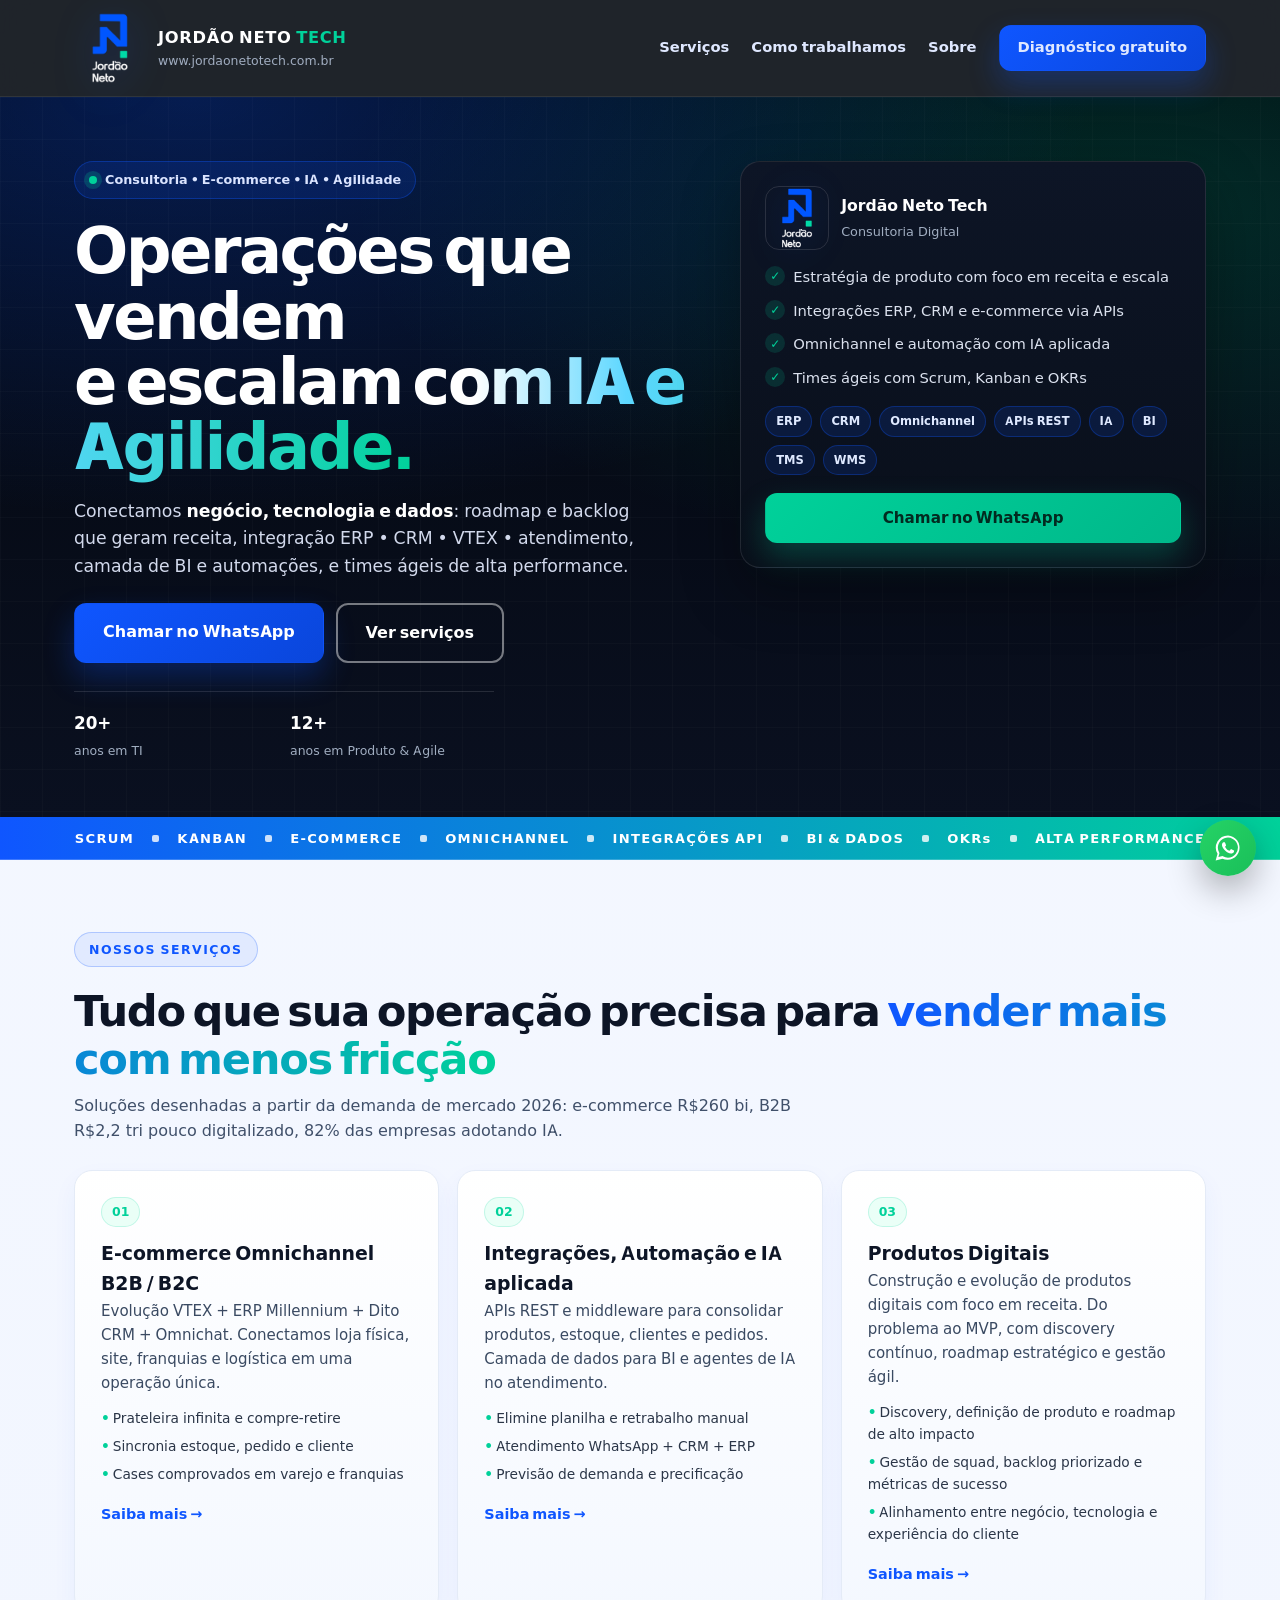
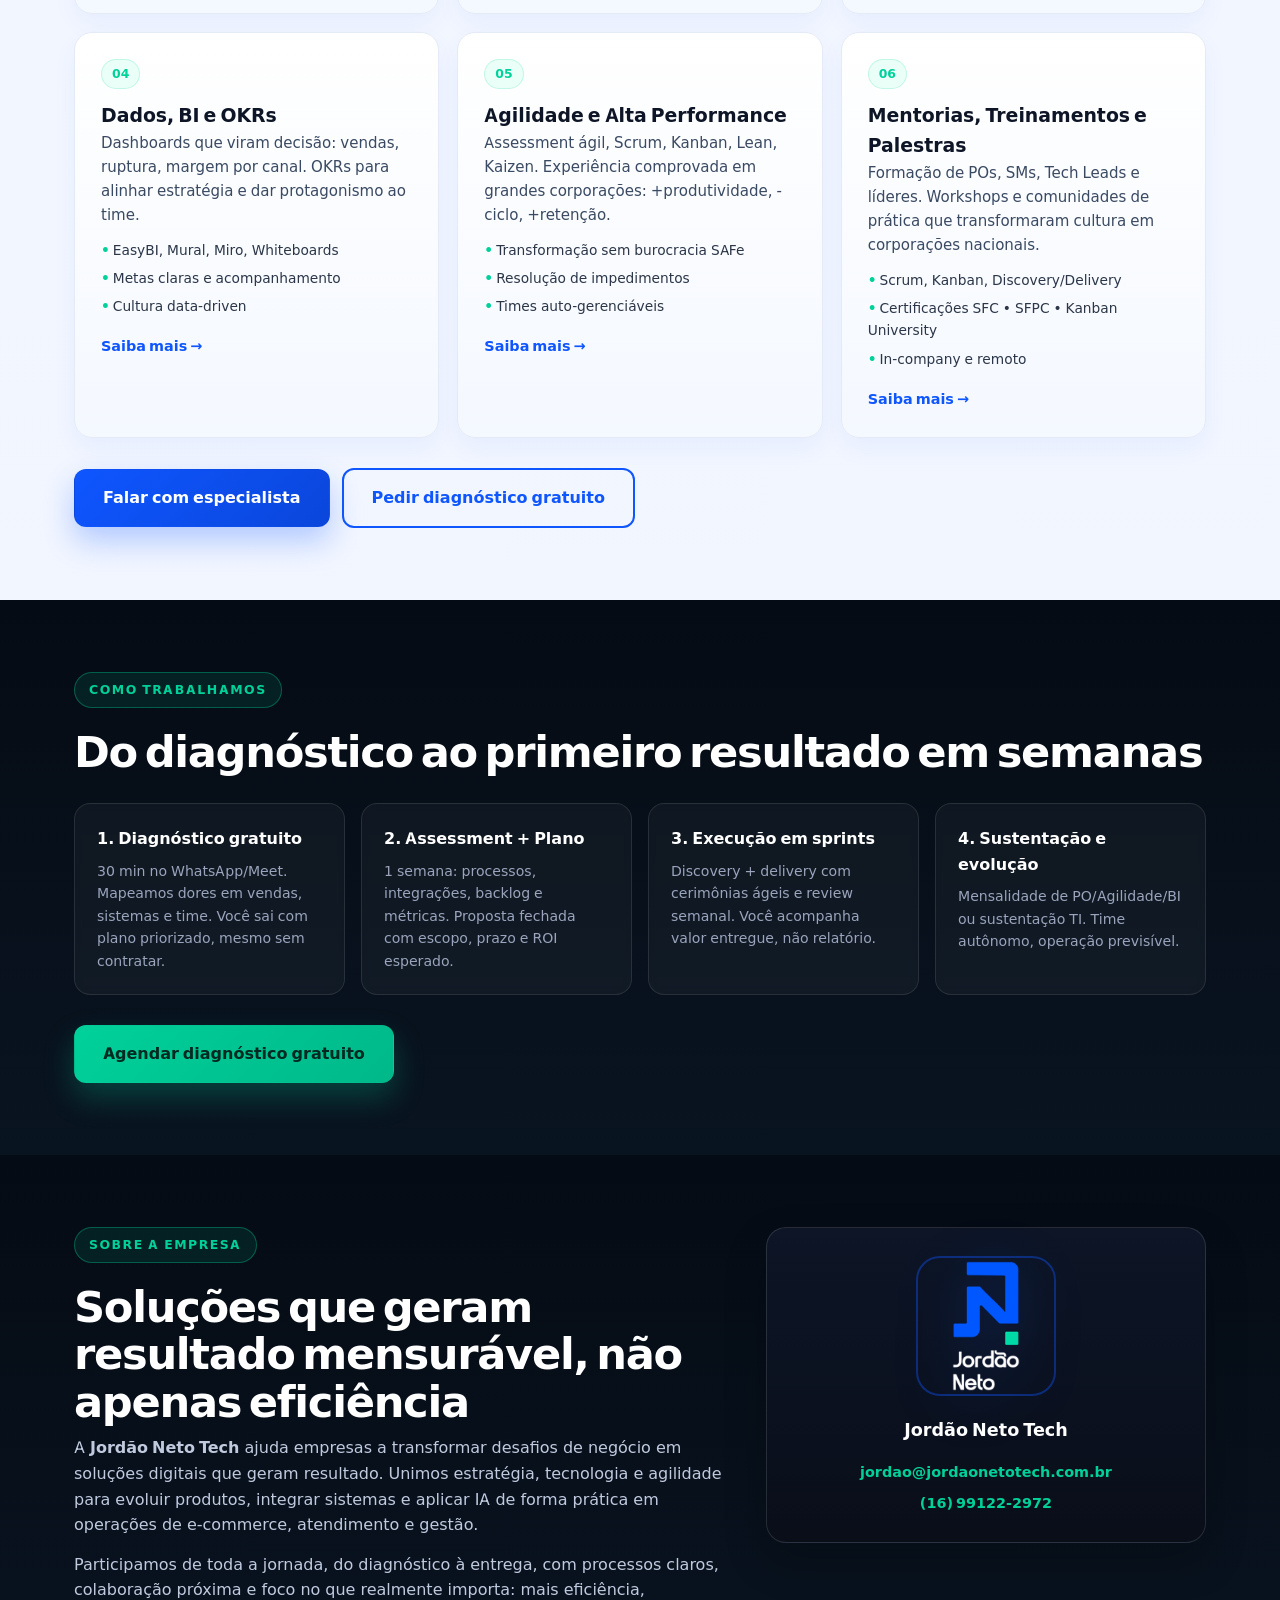
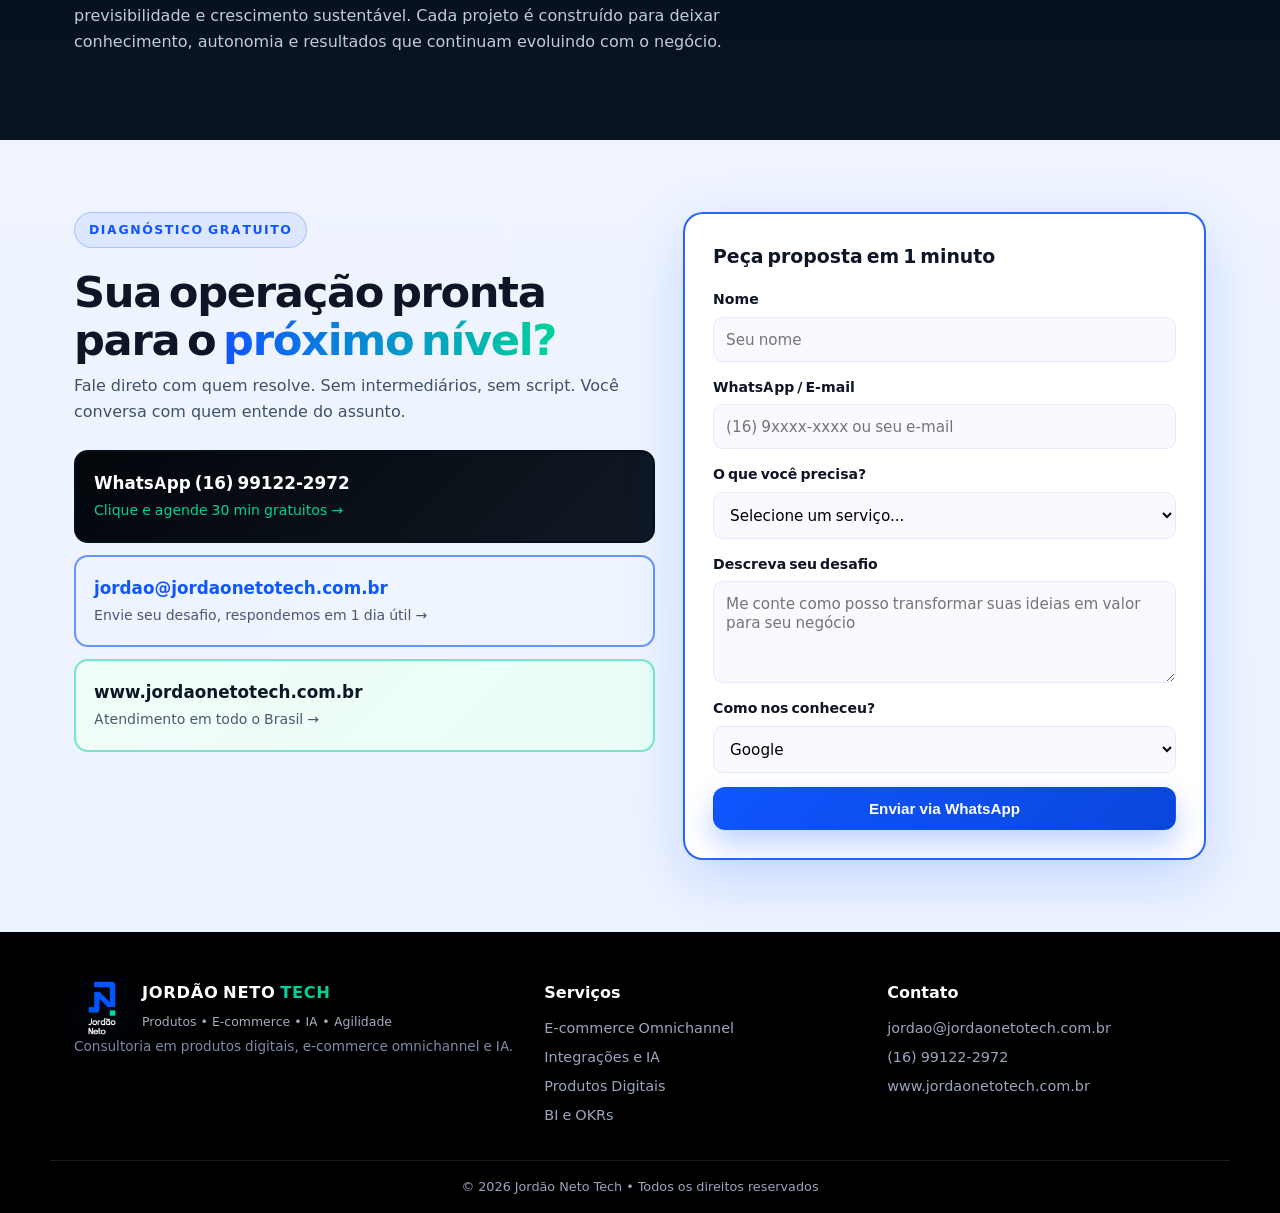
==== commit 0f2eddcf: "Ajusta cores e logo do WhatsApp" ====
--- a/index.html
+++ b/index.html
@@ -213,7 +213,7 @@
     <div class="container about-grid">
       <div>
         <span class="tag green">Sobre a empresa</span>
-        <h2 class="white">Soluções que geram <span class="hl">resultado mensurável</span>, não apenas eficiência</h2>
+        <h2 class="white">Soluções que geram resultado mensurável, não apenas eficiência</h2>
         <p>A <strong>Jordão Neto Tech</strong> ajuda empresas a transformar desafios de negócio em soluções digitais que geram resultado. Unimos estratégia, tecnologia e agilidade para evoluir produtos, integrar sistemas e aplicar IA de forma prática em operações de e-commerce, atendimento e gestão.</p>
         <p>Participamos de toda a jornada, do diagnóstico à entrega, com processos claros, colaboração próxima e foco no que realmente importa: mais eficiência, previsibilidade e crescimento sustentável. Cada projeto é construído para deixar conhecimento, autonomia e resultados que continuam evoluindo com o negócio.</p>
       </div>
--- a/styles.css
+++ b/styles.css
@@ -101,7 +101,7 @@
 .section.dark{background:linear-gradient(180deg,#050b14 0%,#091421 100%);color:#dbe1ee}
 .section.dark h2{color:#fff}
 .section.dark .sub{color:#9aa5bd}
-.about-grid h2 .hl{background:none;color:var(--green);-webkit-text-fill-color:var(--green)}
+#como-trabalho h2 .hl{background:none;color:#fff;-webkit-text-fill-color:#fff}
 .grid-3{display:grid;grid-template-columns:repeat(3,1fr);gap:18px}
 .card{background:linear-gradient(180deg,#fff,#f4f8ff);border:1px solid var(--border);border-radius:var(--radius);padding:26px;position:relative;transition:.2s;box-shadow:0 10px 24px rgba(15,86,255,.05)}
 .card:hover{transform:translateY(-4px);box-shadow:var(--shadow);border-color:rgba(15,86,255,.35)}
@@ -159,7 +159,8 @@
 .copy{border-top:1px solid rgba(255,255,255,.1);padding:16px 24px;text-align:center;font-size:.8rem}
 .float-wa{position:fixed;right:24px;bottom:24px;width:56px;height:56px;border-radius:50%;background:linear-gradient(135deg,#25d366,#1abf59);color:#fff;display:flex;align-items:center;justify-content:center;text-decoration:none;box-shadow:0 14px 34px rgba(0,0,0,.3);z-index:99999;pointer-events:auto;transition:transform .2s}
 .float-wa:hover{transform:scale(1.08)}
-.float-wa svg{width:30px;height:30px;fill:#fff}
+.float-wa svg{display:none}
+.float-wa::before{content:'';width:30px;height:30px;background:url('whatsapp-logo.svg') center/contain no-repeat}
 
 /* responsive */
 @media(max-width:960px){
--- a/styles.css
+++ b/styles.css
@@ -101,7 +101,7 @@
 .section.dark{background:linear-gradient(180deg,#050b14 0%,#091421 100%);color:#dbe1ee}
 .section.dark h2{color:#fff}
 .section.dark .sub{color:#9aa5bd}
-.about-grid h2 .hl{background:none;color:var(--green);-webkit-text-fill-color:var(--green)}
+#como-trabalho h2 .hl{background:none;color:#fff;-webkit-text-fill-color:#fff}
 .grid-3{display:grid;grid-template-columns:repeat(3,1fr);gap:18px}
 .card{background:linear-gradient(180deg,#fff,#f4f8ff);border:1px solid var(--border);border-radius:var(--radius);padding:26px;position:relative;transition:.2s;box-shadow:0 10px 24px rgba(15,86,255,.05)}
 .card:hover{transform:translateY(-4px);box-shadow:var(--shadow);border-color:rgba(15,86,255,.35)}
@@ -159,7 +159,8 @@
 .copy{border-top:1px solid rgba(255,255,255,.1);padding:16px 24px;text-align:center;font-size:.8rem}
 .float-wa{position:fixed;right:24px;bottom:24px;width:56px;height:56px;border-radius:50%;background:linear-gradient(135deg,#25d366,#1abf59);color:#fff;display:flex;align-items:center;justify-content:center;text-decoration:none;box-shadow:0 14px 34px rgba(0,0,0,.3);z-index:99999;pointer-events:auto;transition:transform .2s}
 .float-wa:hover{transform:scale(1.08)}
-.float-wa svg{width:30px;height:30px;fill:#fff}
+.float-wa svg{display:none}
+.float-wa::before{content:'';width:30px;height:30px;background:url('whatsapp-logo.svg') center/contain no-repeat}
 
 /* responsive */
 @media(max-width:960px){
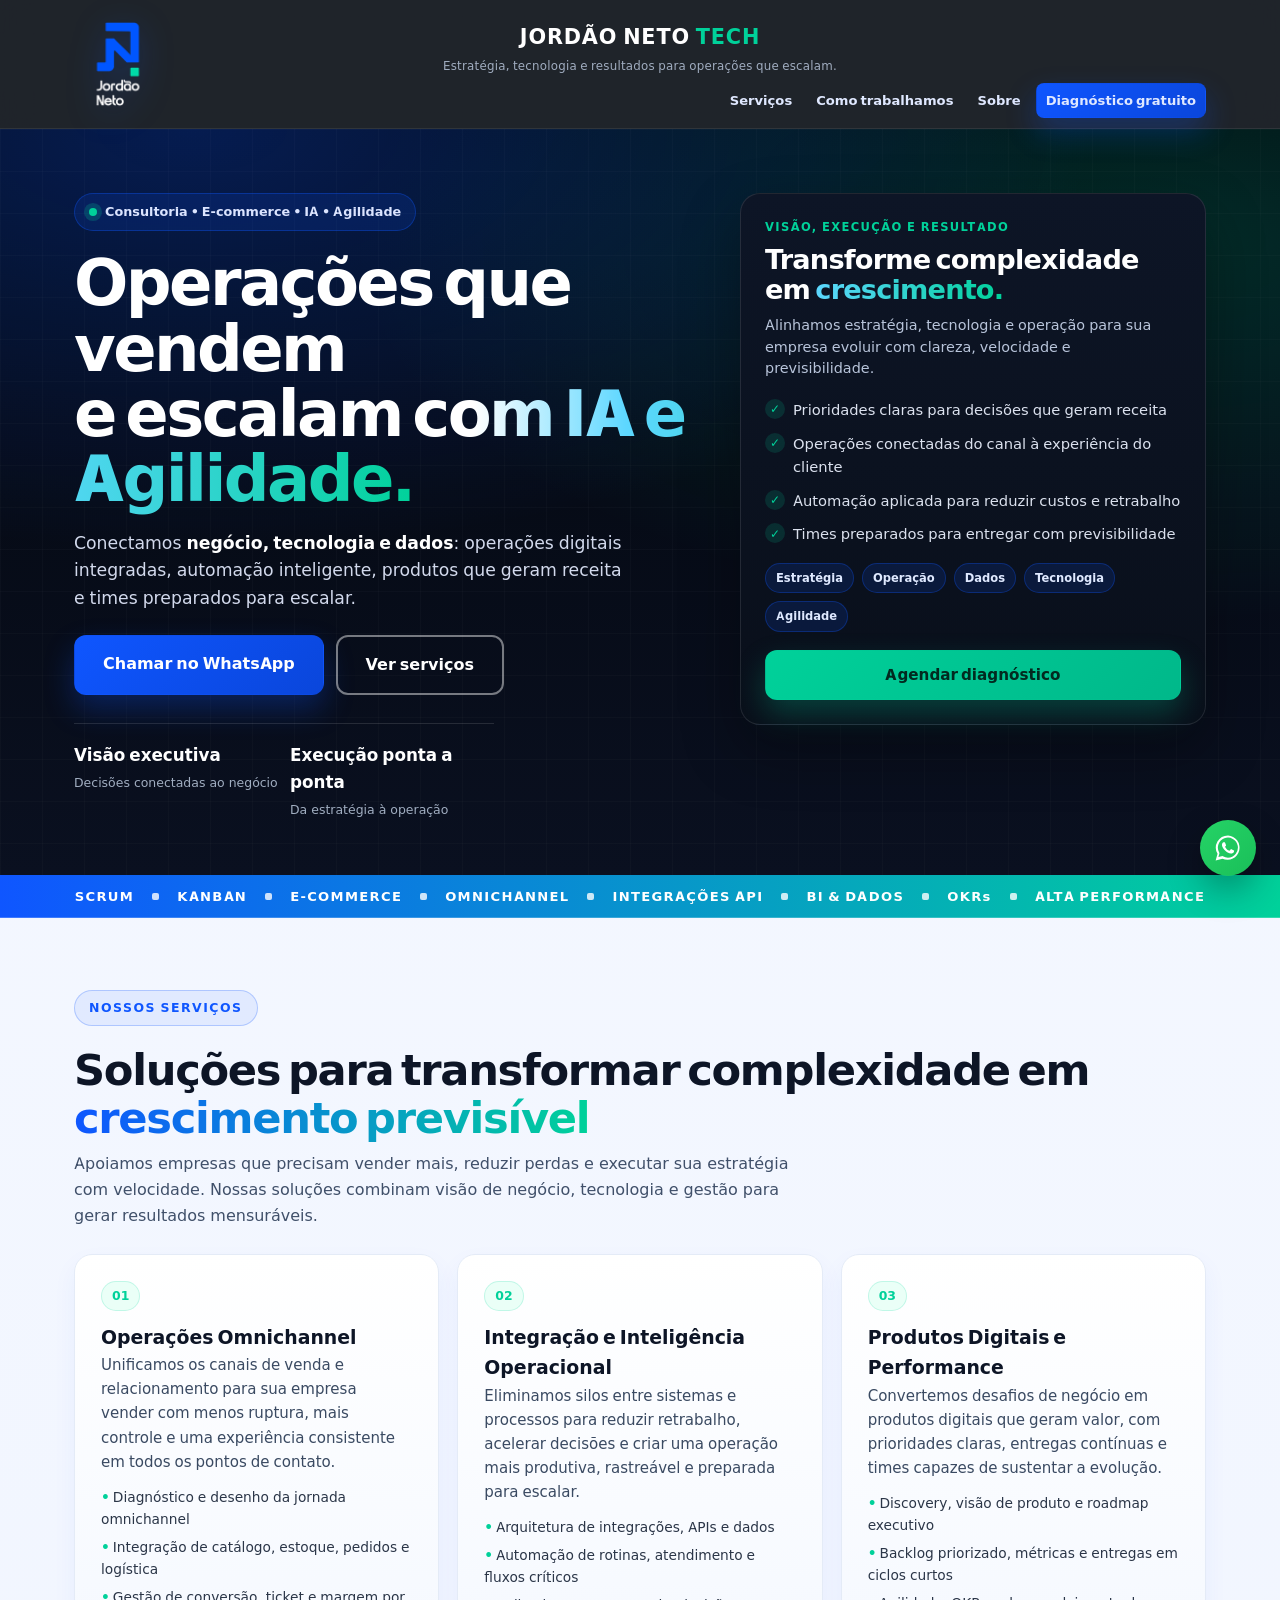
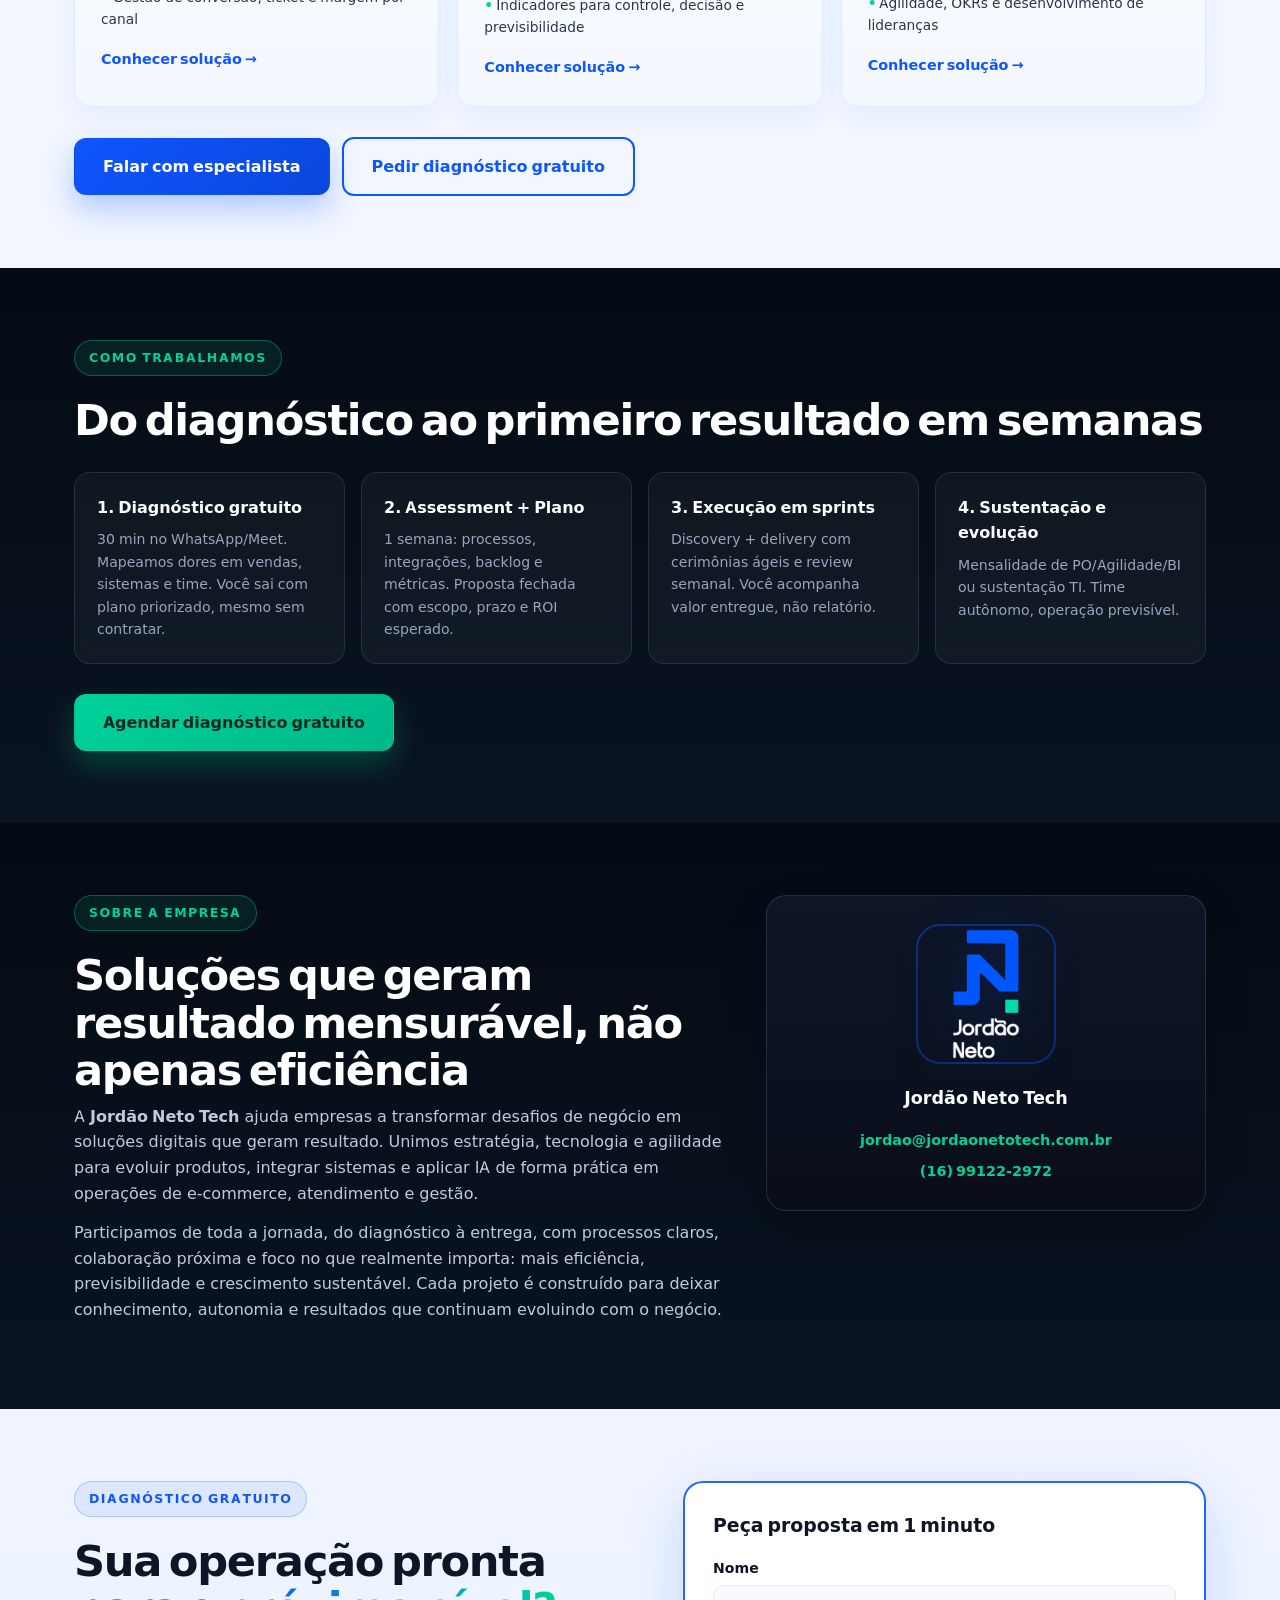
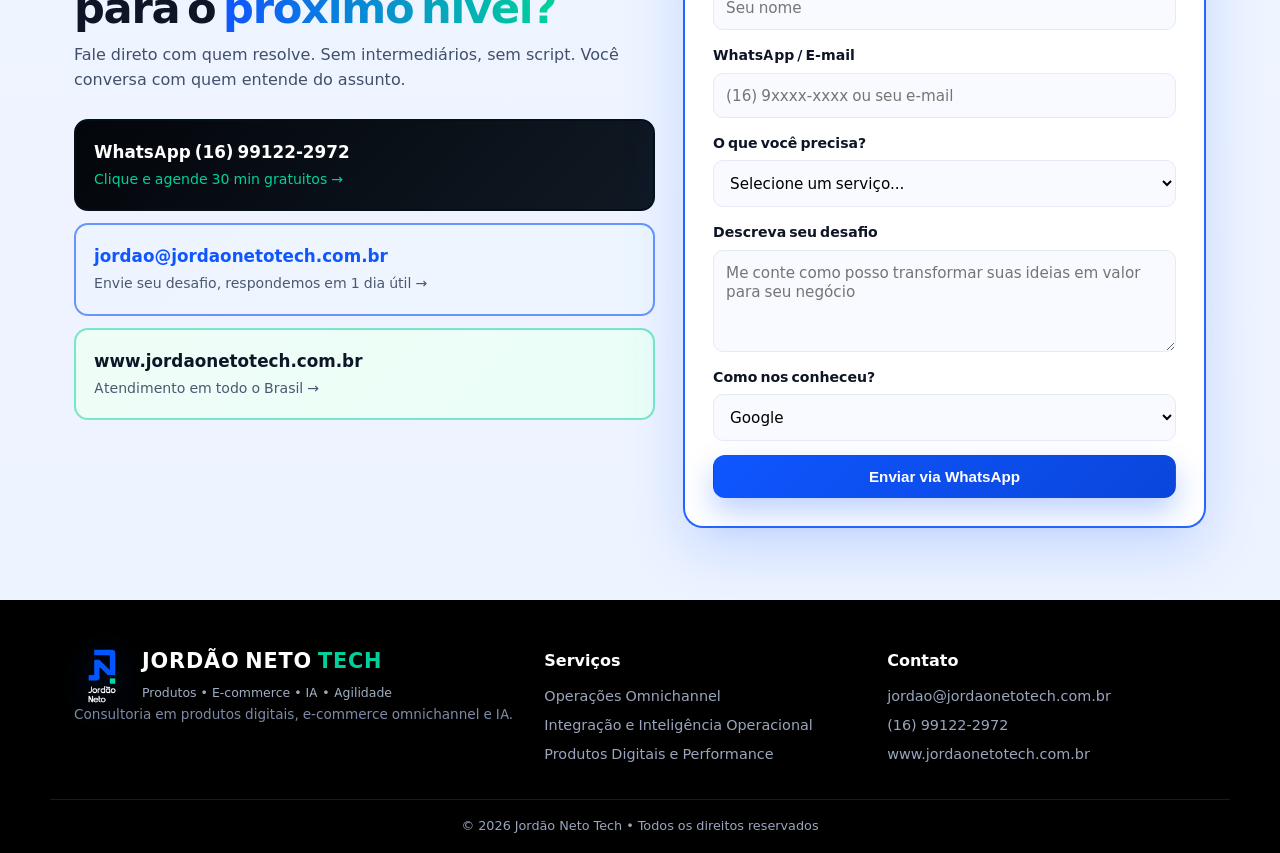
==== commit 9e7294f8: "Padroniza design system e landing pages" ====
--- a/index.html
+++ b/index.html
@@ -4,7 +4,7 @@
   <meta charset="UTF-8" />
   <meta name="viewport" content="width=device-width, initial-scale=1.0" />
   <title>Jordão Neto Tech — E-commerce, Integrações e IA para Empresas</title>
-  <meta name="description" content="Jordão Neto Tech — Consultoria especializada em E-commerce Omnichannel VTEX, Integrações ERP/CRM, Automação com IA, Agile Coaching e OKRs. Soluções que geram resultado mensurável." />
+  <meta name="description" content="Jordão Neto Tech — Consultoria em operações digitais, integração de sistemas, automação inteligente e produtos digitais. Soluções que geram resultado mensurável." />
   <meta name="google-site-verification" content="google734bd1667b203bbe.html" />
   <meta name="theme-color" content="#000000" />
   <meta name="robots" content="index, follow" />
@@ -18,19 +18,16 @@
     "@context": "https://schema.org",
     "@type": "ProfessionalService",
     "name": "Jordão Neto Tech",
-    "description": "Consultoria especializada em E-commerce Omnichannel, Integrações ERP/CRM, Automação com IA, Agile Coaching e OKRs.",
+    "description": "Consultoria em operações digitais, integração de sistemas, automação inteligente e produtos digitais.",
     "url": "https://www.jordaonetotech.com.br",
     "logo": "https://www.jordaonetotech.com.br/vertical-cor-light.png",
     "email": "jordao@jordaonetotech.com.br",
     "telephone": "+5516991222972",
     "areaServed": "BR",
     "serviceType": [
-      "E-commerce Omnichannel",
-      "Integrações ERP/CRM",
-      "Automação com IA",
-      "Produtos Digitais",
-      "Agile Coaching",
-      "OKRs e Gestão de Dados"
+      "Operações Omnichannel",
+      "Integração e Inteligência Operacional",
+      "Produtos Digitais e Performance"
     ]
   }
   </script>
@@ -44,7 +41,7 @@
         <img src="vertical-cor-light.png" alt="Jordão Neto Tech" class="brand-logo" loading="eager" fetchpriority="high" />
         <div class="brand-text">
           <strong>JORDÃO NETO <span>TECH</span></strong>
-          <small>www.jordaonetotech.com.br</small>
+          <small class="brand-tagline">Estratégia, tecnologia e resultados para operações que escalam.</small>
         </div>
       </a>
       <nav class="nav" id="nav">
@@ -64,34 +61,32 @@
       <div>
         <span class="badge"><span class="dot" aria-hidden="true"></span>Consultoria • E-commerce • IA • Agilidade</span>
         <h1>Operações que vendem<br />e escalam <span class="grad">com IA e Agilidade.</span></h1>
-        <p class="lead">Conectamos <strong>negócio, tecnologia e dados</strong>: roadmap e backlog que geram receita, integração ERP • CRM • VTEX • atendimento, camada de BI e automações, e times ágeis de alta performance.</p>
+        <p class="lead">Conectamos <strong>negócio, tecnologia e dados</strong>: operações digitais integradas, automação inteligente, produtos que geram receita e times preparados para escalar.</p>
         <div class="hero-cta">
           <a class="btn btn-primary btn-lg" href="https://wa.me/5516991222972?text=Ol%C3%A1!%20Vim%20pelo%20site%20jordaonetotech.com.br%20e%20quero%20um%20diagn%C3%B3stico%20gratuito." target="_blank" rel="noopener">Chamar no WhatsApp</a>
           <a class="btn btn-ghost btn-lg" href="#servicos">Ver serviços</a>
         </div>
         <div class="hero-proof">
-          <div><strong>20+</strong><span>anos em TI</span></div>
-          <div><strong>12+</strong><span>anos em Produto & Agile</span></div>
+          <div><strong>Visão executiva</strong><span>Decisões conectadas ao negócio</span></div>
+          <div><strong>Execução ponta a ponta</strong><span>Da estratégia à operação</span></div>
         </div>
       </div>
       <div class="hero-card">
-        <div class="hero-card-head">
-          <img src="vertical-cor-light.png" alt="JN" loading="lazy" />
-          <div>
-            <strong>Jordão Neto Tech</strong>
-            <small>Consultoria Digital</small>
-          </div>
+        <div class="hero-card-intro">
+          <span class="hero-card-label">Visão, execução e resultado</span>
+          <h2>Transforme complexidade em <span class="hl">crescimento.</span></h2>
+          <p>Alinhamos estratégia, tecnologia e operação para sua empresa evoluir com clareza, velocidade e previsibilidade.</p>
         </div>
         <ul class="check-list">
-          <li>Estratégia de produto com foco em receita e escala</li>
-          <li>Integrações ERP, CRM e e-commerce via APIs</li>
-          <li>Omnichannel e automação com IA aplicada</li>
-          <li>Times ágeis com Scrum, Kanban e OKRs</li>
+          <li>Prioridades claras para decisões que geram receita</li>
+          <li>Operações conectadas do canal à experiência do cliente</li>
+          <li>Automação aplicada para reduzir custos e retrabalho</li>
+          <li>Times preparados para entregar com previsibilidade</li>
         </ul>
         <div class="stack">
-          <span>ERP</span><span>CRM</span><span>Omnichannel</span><span>APIs REST</span><span>IA</span><span>BI</span><span>TMS</span><span>WMS</span>
-        </div>
-        <a class="btn btn-accent btn-block" href="https://wa.me/5516991222972?text=Ol%C3%A1!%20Vim%20pelo%20site%20jordaonetotech.com.br%20e%20quero%20um%20diagn%C3%B3stico%20gratuito." target="_blank" rel="noopener">Chamar no WhatsApp</a>
+          <span>Estratégia</span><span>Operação</span><span>Dados</span><span>Tecnologia</span><span>Agilidade</span>
+        </div>
+        <a class="btn btn-accent btn-block" href="https://wa.me/5516991222972?text=Ol%C3%A1!%20Vim%20pelo%20site%20jordaonetotech.com.br%20e%20quero%20um%20diagn%C3%B3stico%20gratuito." target="_blank" rel="noopener">Agendar diagnóstico</a>
       </div>
     </div>
   </section>
@@ -107,86 +102,50 @@
   <section class="section" id="servicos">
     <div class="container">
       <span class="tag">Nossos serviços</span>
-      <h2>Tudo que sua operação precisa para <span class="hl">vender mais com menos fricção</span></h2>
-      <p class="sub">Soluções desenhadas a partir da demanda de mercado 2026: e-commerce R$260 bi, B2B R$2,2 tri pouco digitalizado, 82% das empresas adotando IA.</p>
+      <h2>Soluções para transformar complexidade em <span class="hl">crescimento previsível</span></h2>
+      <p class="sub">Apoiamos empresas que precisam vender mais, reduzir perdas e executar sua estratégia com velocidade. Nossas soluções combinam visão de negócio, tecnologia e gestão para gerar resultados mensuráveis.</p>
 
       <div class="grid-3">
         <article class="card">
           <div class="card-num">01</div>
-          <h3>E-commerce Omnichannel B2B / B2C</h3>
-          <p>Evolução VTEX + ERP Millennium + Dito CRM + Omnichat. Conectamos loja física, site, franquias e logística em uma operação única.</p>
+          <h3>Operações Omnichannel</h3>
+          <p>Unificamos os canais de venda e relacionamento para sua empresa vender com menos ruptura, mais controle e uma experiência consistente em todos os pontos de contato.</p>
           <ul>
-            <li>Prateleira infinita e compre-retire</li>
-            <li>Sincronia estoque, pedido e cliente</li>
-            <li>Cases comprovados em varejo e franquias</li>
+            <li>Diagnóstico e desenho da jornada omnichannel</li>
+            <li>Integração de catálogo, estoque, pedidos e logística</li>
+            <li>Gestão de conversão, ticket e margem por canal</li>
           </ul>
-          <a href="ecommerce-omnichannel.html">Saiba mais →</a>
+          <a href="ecommerce-omnichannel.html">Conhecer solução →</a>
         </article>
 
         <article class="card">
           <div class="card-num">02</div>
-          <h3>Integrações, Automação e IA aplicada</h3>
-          <p>APIs REST e middleware para consolidar produtos, estoque, clientes e pedidos. Camada de dados para BI e agentes de IA no atendimento.</p>
+          <h3>Integração e Inteligência Operacional</h3>
+          <p>Eliminamos silos entre sistemas e processos para reduzir retrabalho, acelerar decisões e criar uma operação mais produtiva, rastreável e preparada para escalar.</p>
           <ul>
-            <li>Elimine planilha e retrabalho manual</li>
-            <li>Atendimento WhatsApp + CRM + ERP</li>
-            <li>Previsão de demanda e precificação</li>
+            <li>Arquitetura de integrações, APIs e dados</li>
+            <li>Automação de rotinas, atendimento e fluxos críticos</li>
+            <li>Indicadores para controle, decisão e previsibilidade</li>
           </ul>
-          <a href="integracoes-ia.html">Saiba mais →</a>
+          <a href="integracoes-ia.html">Conhecer solução →</a>
         </article>
 
         <article class="card">
           <div class="card-num">03</div>
-          <h3>Produtos Digitais</h3>
-          <p>Construção e evolução de produtos digitais com foco em receita. Do problema ao MVP, com discovery contínuo, roadmap estratégico e gestão ágil.</p>
+          <h3>Produtos Digitais e Performance</h3>
+          <p>Convertemos desafios de negócio em produtos digitais que geram valor, com prioridades claras, entregas contínuas e times capazes de sustentar a evolução.</p>
           <ul>
-            <li>Discovery, definição de produto e roadmap de alto impacto</li>
-            <li>Gestão de squad, backlog priorizado e métricas de sucesso</li>
-            <li>Alinhamento entre negócio, tecnologia e experiência do cliente</li>
+            <li>Discovery, visão de produto e roadmap executivo</li>
+            <li>Backlog priorizado, métricas e entregas em ciclos curtos</li>
+            <li>Agilidade, OKRs e desenvolvimento de lideranças</li>
           </ul>
-          <a href="produtos-digitais.html">Saiba mais →</a>
-        </article>
-
-        <article class="card">
-          <div class="card-num">04</div>
-          <h3>Dados, BI e OKRs</h3>
-          <p>Dashboards que viram decisão: vendas, ruptura, margem por canal. OKRs para alinhar estratégia e dar protagonismo ao time.</p>
-          <ul>
-            <li>EasyBI, Mural, Miro, Whiteboards</li>
-            <li>Metas claras e acompanhamento</li>
-            <li>Cultura data-driven</li>
-          </ul>
-          <a href="dados-bi-okrs.html">Saiba mais →</a>
-        </article>
-
-        <article class="card">
-          <div class="card-num">05</div>
-          <h3>Agilidade e Alta Performance</h3>
-          <p>Assessment ágil, Scrum, Kanban, Lean, Kaizen. Experiência comprovada em grandes corporações: +produtividade, -ciclo, +retenção.</p>
-          <ul>
-            <li>Transformação sem burocracia SAFe</li>
-            <li>Resolução de impedimentos</li>
-            <li>Times auto-gerenciáveis</li>
-          </ul>
-          <a href="agilidade-alta-performance.html">Saiba mais →</a>
-        </article>
-
-        <article class="card">
-          <div class="card-num">06</div>
-          <h3>Mentorias, Treinamentos e Palestras</h3>
-          <p>Formação de POs, SMs, Tech Leads e líderes. Workshops e comunidades de prática que transformaram cultura em corporações nacionais.</p>
-          <ul>
-            <li>Scrum, Kanban, Discovery/Delivery</li>
-            <li>Certificações SFC • SFPC • Kanban University</li>
-            <li>In-company e remoto</li>
-          </ul>
-          <a href="treinamento-mentoria.html">Saiba mais →</a>
+          <a href="produtos-digitais.html">Conhecer solução →</a>
         </article>
       </div>
 
       <div class="section-cta">
         <a class="btn btn-primary btn-lg" href="https://wa.me/5516991222972?text=Ol%C3%A1!%20Vim%20pelo%20site%20jordaonetotech.com.br%20e%20quero%20um%20diagn%C3%B3stico%20gratuito." target="_blank" rel="noopener">Falar com especialista</a>
-        <a class="btn btn-lg" href="#contato" style="border:2px solid var(--blue);color:var(--blue)">Pedir diagnóstico gratuito</a>
+        <a class="btn btn-outline btn-lg" href="#contato">Pedir diagnóstico gratuito</a>
       </div>
     </div>
   </section>
@@ -257,12 +216,9 @@
         <label for="f-servico">O que você precisa?
           <select id="f-servico" name="servico">
             <option value="" selected>Selecione um serviço...</option>
-            <option>E-commerce Omnichannel</option>
-            <option>Integrações / Automação / IA</option>
-            <option>Produtos Digitais</option>
-            <option>Dados, BI e OKRs</option>
-            <option>Agilidade / Alta performance</option>
-            <option>Treinamento / Mentoria</option>
+            <option>Operações Omnichannel</option>
+            <option>Integração e Inteligência Operacional</option>
+            <option>Produtos Digitais e Performance</option>
           </select>
         </label>
         <label for="f-msg">Descreva seu desafio<textarea id="f-msg" name="msg" rows="4" maxlength="1000" placeholder="Me conte como posso transformar suas ideias em valor para seu negócio"></textarea></label>
@@ -292,10 +248,9 @@
       </div>
       <div>
         <strong>Serviços</strong>
-        <a href="ecommerce-omnichannel.html">E-commerce Omnichannel</a>
-        <a href="integracoes-ia.html">Integrações e IA</a>
-        <a href="produtos-digitais.html">Produtos Digitais</a>
-        <a href="dados-bi-okrs.html">BI e OKRs</a>
+        <a href="ecommerce-omnichannel.html">Operações Omnichannel</a>
+        <a href="integracoes-ia.html">Integração e Inteligência Operacional</a>
+        <a href="produtos-digitais.html">Produtos Digitais e Performance</a>
       </div>
       <div>
         <strong>Contato</strong>
--- a/styles.css
+++ b/styles.css
@@ -43,17 +43,23 @@
 
 /* header */
 .header{position:sticky;top:0;z-index:50;background:rgba(2,6,13,.88);backdrop-filter:blur(14px);border-bottom:1px solid rgba(255,255,255,.08)}
-.header-inner{display:flex;align-items:center;justify-content:space-between;padding:12px 24px;gap:16px}
+.header-inner{position:relative;display:flex;align-items:center;min-height:128px;padding:8px 24px;gap:16px}
 .brand{display:flex;align-items:center;gap:12px;text-decoration:none}
-.brand-logo{width:72px;height:72px;object-fit:contain;border-radius:12px;background:transparent;filter:drop-shadow(0 10px 20px rgba(15,86,255,.25))}
+.header .brand{display:contents}
+.brand-logo{width:88px;height:88px;object-fit:contain;border-radius:10px;background:transparent;filter:drop-shadow(0 8px 16px rgba(15,86,255,.25))}
+.header .brand-logo{position:absolute;left:24px;top:50%;transform:translateY(-50%)}
 .brand-logo.sm{width:56px;height:56px}
-.brand-text strong{color:#fff;font-size:1.02rem;letter-spacing:.04em;line-height:1.1;text-transform:uppercase}
+.brand-text strong{color:#fff;font-size:1.3rem;letter-spacing:.04em;line-height:1.1;text-transform:uppercase}
 .brand-text strong span{color:var(--green)}
 .brand-text small{display:block;color:#a0adc0;font-size:.78rem}
-.nav{display:flex;align-items:center;gap:22px}
-.nav a{color:#dfe8ff;text-decoration:none;font-weight:600;font-size:.92rem;transition:color .2s ease}
+.brand-tagline{font-size:.74rem!important;color:#a0adc0!important;letter-spacing:.02em;margin-top:5px}
+.header .brand-text{position:absolute;left:50%;top:40%;transform:translate(-50%,-50%);text-align:center;white-space:nowrap}
+.nav{display:flex;align-items:center;gap:6px}
+.header .nav{position:absolute;right:24px;bottom:10px;z-index:2}
+.nav a{color:#dfe8ff;text-decoration:none;font-weight:600;font-size:.82rem;padding:6px 9px;border-radius:8px;transition:color .2s ease,background-color .2s ease}
+.nav a:not(.btn):hover,.nav a:not(.btn):focus-visible{color:#fff;background:rgba(255,255,255,.08)}
 .nav a:hover{color:var(--green)}
-.menu-btn{display:none;background:none;border:1px solid rgba(255,255,255,.2);color:#fff;border-radius:10px;padding:8px 12px;font-size:1.1rem;cursor:pointer}
+.menu-btn{display:none;position:relative;z-index:3;background:none;border:1px solid rgba(255,255,255,.2);color:#fff;border-radius:10px;padding:8px 12px;font-size:1.1rem;cursor:pointer}
 
 /* buttons */
 .btn{display:inline-block;text-decoration:none;font-weight:800;border-radius:12px;padding:12px 22px;transition:.2s;border:1px solid transparent;cursor:pointer;font-size:.95rem}
@@ -66,6 +72,8 @@
 .btn-accent:hover{background:linear-gradient(135deg,var(--green-strong),var(--green));transform:translateY(-1px)}
 .btn-ghost{background:transparent;color:#fff;border:2px solid rgba(255,255,255,.45)}
 .btn-ghost:hover{border-color:var(--green);color:var(--green);background:rgba(0,209,154,.08)}
+.btn-outline{background:transparent;color:var(--blue);border:2px solid var(--blue)}
+.btn-outline:hover{background:var(--blue);color:#fff}
 
 /* hero */
 .hero{position:relative;background:radial-gradient(900px 420px at 15% 0%,rgba(15,86,255,.28),transparent),radial-gradient(800px 380px at 90% 15%,rgba(0,209,154,.18),transparent),linear-gradient(180deg,#02060d 0%,#0a1020 100%);color:#fff;padding:64px 0 54px}
@@ -81,6 +89,11 @@
 .hero-proof strong{display:block;font-size:1.05rem;color:#fff}
 .hero-proof span{font-size:.78rem;color:#a0adc0}
 .hero-card{background:linear-gradient(180deg,#0d1526,#090f1a);border:1px solid rgba(255,255,255,.1);border-radius:20px;padding:24px;box-shadow:0 24px 60px rgba(0,0,0,.32)}
+.hero-card-intro{margin-bottom:20px}
+.hero-card-label{display:block;color:var(--green);font-size:.72rem;font-weight:800;letter-spacing:.12em;text-transform:uppercase;margin-bottom:9px}
+.hero-card-intro h2{color:#fff;font-size:1.7rem;line-height:1.08;margin:0 0 10px}
+.hero-card-intro .hl{background:linear-gradient(90deg,var(--cyan),var(--green));-webkit-background-clip:text;background-clip:text;color:transparent;-webkit-text-fill-color:transparent}
+.hero-card-intro p{color:#b8c4da;font-size:.9rem;line-height:1.5}
 .hero-card-head{display:flex;gap:12px;align-items:center;margin-bottom:16px}
 .hero-card-head img{width:64px;height:64px;object-fit:contain;border-radius:14px;background:transparent;filter:drop-shadow(0 6px 18px rgba(15,86,255,.2));border:1px solid rgba(255,255,255,.12)}
 .hero-card-head strong{display:block;font-size:.98rem;color:#fff}
@@ -95,6 +108,24 @@
 .marquee{background:linear-gradient(90deg,var(--blue),var(--green));color:#fff;overflow:hidden;box-shadow:inset 0 -1px 0 rgba(255,255,255,.2)}
 .marquee-inner{display:flex;gap:18px;align-items:center;justify-content:center;padding:11px 24px;font-weight:800;font-size:.82rem;letter-spacing:.1em;white-space:nowrap;overflow:hidden}
 .marquee-inner i{width:7px;height:7px;background:rgba(255,255,255,.8);border-radius:2px;flex-shrink:0}
+
+/* motion */
+@keyframes headerDrop{from{opacity:0;transform:translateY(-12px)}to{opacity:1;transform:translateY(0)}}
+@keyframes revealUp{from{opacity:0;transform:translateY(18px)}to{opacity:1;transform:translateY(0)}}
+@keyframes revealScale{from{opacity:0;transform:scale(.97)}to{opacity:1;transform:scale(1)}}
+.header{animation:headerDrop .55s ease-out both}
+.hero-grid>div:first-child{animation:revealUp .7s .08s ease-out both}
+.hero-card{animation:revealScale .7s .2s ease-out both}
+.marquee-inner{animation:revealUp .55s .25s ease-out both}
+.section>.container> .tag,.section>.container> h2,.section>.container> .sub{animation:revealUp .6s ease-out both}
+.section>.container> h2{animation-delay:.08s}
+.section>.container> .sub{animation-delay:.14s}
+.card,.step,.lp-card{animation:revealUp .65s ease-out both}
+.card:nth-child(2),.step:nth-child(2),.lp-card:nth-child(2){animation-delay:.08s}
+.card:nth-child(3),.step:nth-child(3),.lp-card:nth-child(3){animation-delay:.16s}
+.card:nth-child(4),.step:nth-child(4),.lp-card:nth-child(4){animation-delay:.24s}
+.section-cta,.cta-bar{animation:revealUp .65s .2s ease-out both}
+.lp-hero .container{animation:revealUp .7s .08s ease-out both}
 
 /* sections */
 .section{padding:72px 0}
@@ -114,6 +145,25 @@
 .card a:hover{text-decoration:underline}
 .section-cta{margin-top:30px;display:flex;gap:12px;flex-wrap:wrap;align-items:center}
 .section-cta.center{justify-content:center}
+.lp-hero{position:relative;overflow:hidden;padding:88px 0 64px;background:radial-gradient(700px 260px at 50% 0%,rgba(15,86,255,.25),transparent),linear-gradient(180deg,#02060d 0%,#0b1426 100%);text-align:center;color:#fff}
+.lp-hero::after{content:'';position:absolute;inset:0;background-image:linear-gradient(rgba(255,255,255,.025) 1px,transparent 1px),linear-gradient(90deg,rgba(255,255,255,.025) 1px,transparent 1px);background-size:42px 42px;pointer-events:none}
+.lp-hero .container{position:relative;z-index:1}
+.lp-hero h1{font-size:clamp(2rem,4vw,3.2rem);max-width:860px;margin:12px auto 16px}
+.lp-hero p{color:#c0cadf;font-size:1.05rem;max-width:680px;margin:0 auto 28px}
+.lp-hero .grad{background:linear-gradient(90deg,#fff,var(--cyan),var(--green));-webkit-background-clip:text;background-clip:text;color:transparent;-webkit-text-fill-color:transparent}
+.lp-section{padding:72px 0}
+.lp-section.dark{background:linear-gradient(180deg,#eef3fb 0%,#e6edf8 100%)}
+.lp-section h2{margin-bottom:10px}
+.lp-grid{display:grid;grid-template-columns:repeat(3,1fr);gap:18px;margin-top:32px}
+.lp-card{background:linear-gradient(180deg,#fff,#f4f8ff);border:1px solid var(--border);border-radius:var(--radius);padding:26px;box-shadow:0 10px 24px rgba(15,86,255,.05);transition:transform .2s ease,box-shadow .2s ease,border-color .2s ease}
+.lp-card:hover{transform:translateY(-4px);box-shadow:var(--shadow);border-color:rgba(15,86,255,.35)}
+.lp-card h3{font-size:1.1rem;margin-bottom:8px}
+.lp-card p{color:#3a4a62;font-size:.94rem}
+.lp-bullets{list-style:none;margin:16px 0 0;display:grid;gap:8px}
+.lp-bullets li{font-size:.88rem;color:#2b3648;padding-left:20px;position:relative}
+.lp-bullets li::before{content:'✓';color:var(--green);font-weight:800;position:absolute;left:0}
+.cta-bar{background:linear-gradient(135deg,#02060d,#0b1426);padding:56px 0;text-align:center;color:#fff}
+.cta-bar h2{color:#fff;margin-bottom:22px}
 .grid-4{display:grid;grid-template-columns:repeat(4,1fr);gap:16px;margin:28px 0 30px}
 .step{background:rgba(255,255,255,.04);border:1px solid rgba(255,255,255,.1);border-radius:16px;padding:22px;backdrop-filter:blur(4px)}
 .step strong{color:#fff;display:block;margin-bottom:8px}
@@ -163,21 +213,34 @@
 .float-wa::before{content:'';width:30px;height:30px;background:url('whatsapp-logo.svg') center/contain no-repeat}
 
 /* responsive */
-@media(max-width:960px){
+@media(max-width:768px){
+  .header-inner{min-height:88px;padding:8px 24px}
   .hero-grid,.about-grid,.contact-grid{grid-template-columns:1fr}
   .grid-3{grid-template-columns:1fr 1fr}
   .grid-4{grid-template-columns:1fr 1fr}
+  .lp-grid{grid-template-columns:1fr 1fr}
   .hero-proof{grid-template-columns:1fr 1fr;max-width:none}
-  .nav{display:none;position:absolute;top:100%;left:0;right:0;background:#000;flex-direction:column;padding:18px;gap:14px;border-bottom:1px solid rgba(255,255,255,.1)}
+  .header .nav{display:none;position:absolute;top:100%;right:0;bottom:auto;left:auto;width:min(300px,calc(100vw - 24px));margin-left:0;background:#000;flex-direction:column;align-items:stretch;padding:14px;border:1px solid rgba(255,255,255,.1);border-top:0;border-radius:0 0 12px 12px;box-shadow:0 18px 36px rgba(0,0,0,.28)}
+  .header .nav a{width:100%;padding:11px 12px}
   .nav.open{display:flex}
-  .menu-btn{display:block}
+  .menu-btn{display:block;margin-left:auto}
   .footer-grid{grid-template-columns:1fr}
   .form{position:static}
 }
 @media(max-width:640px){
+  .header-inner{min-height:72px;padding:8px 18px}
+  .header .brand-logo{left:18px;top:50%;width:40px;height:40px;transform:translateY(-50%)}
+  .header .brand-text{top:50%;transform:translate(-50%,-50%)}
+  .header .brand-text strong{font-size:.86rem}
+  .header .brand-tagline{display:none}
   .grid-3{grid-template-columns:1fr}
   .grid-4{grid-template-columns:1fr}
+  .lp-grid{grid-template-columns:1fr}
   .hero-cta .btn{flex:1 1 100%;text-align:center}
   .section{padding:52px 0}
   .float-wa{right:16px;bottom:16px;width:52px;height:52px}
 }
+
+@media(prefers-reduced-motion:reduce){
+  *,*::before,*::after{scroll-behavior:auto!important;animation-duration:.01ms!important;animation-iteration-count:1!important;transition-duration:.01ms!important}
+}
--- a/styles.css
+++ b/styles.css
@@ -43,17 +43,23 @@
 
 /* header */
 .header{position:sticky;top:0;z-index:50;background:rgba(2,6,13,.88);backdrop-filter:blur(14px);border-bottom:1px solid rgba(255,255,255,.08)}
-.header-inner{display:flex;align-items:center;justify-content:space-between;padding:12px 24px;gap:16px}
+.header-inner{position:relative;display:flex;align-items:center;min-height:128px;padding:8px 24px;gap:16px}
 .brand{display:flex;align-items:center;gap:12px;text-decoration:none}
-.brand-logo{width:72px;height:72px;object-fit:contain;border-radius:12px;background:transparent;filter:drop-shadow(0 10px 20px rgba(15,86,255,.25))}
+.header .brand{display:contents}
+.brand-logo{width:88px;height:88px;object-fit:contain;border-radius:10px;background:transparent;filter:drop-shadow(0 8px 16px rgba(15,86,255,.25))}
+.header .brand-logo{position:absolute;left:24px;top:50%;transform:translateY(-50%)}
 .brand-logo.sm{width:56px;height:56px}
-.brand-text strong{color:#fff;font-size:1.02rem;letter-spacing:.04em;line-height:1.1;text-transform:uppercase}
+.brand-text strong{color:#fff;font-size:1.3rem;letter-spacing:.04em;line-height:1.1;text-transform:uppercase}
 .brand-text strong span{color:var(--green)}
 .brand-text small{display:block;color:#a0adc0;font-size:.78rem}
-.nav{display:flex;align-items:center;gap:22px}
-.nav a{color:#dfe8ff;text-decoration:none;font-weight:600;font-size:.92rem;transition:color .2s ease}
+.brand-tagline{font-size:.74rem!important;color:#a0adc0!important;letter-spacing:.02em;margin-top:5px}
+.header .brand-text{position:absolute;left:50%;top:40%;transform:translate(-50%,-50%);text-align:center;white-space:nowrap}
+.nav{display:flex;align-items:center;gap:6px}
+.header .nav{position:absolute;right:24px;bottom:10px;z-index:2}
+.nav a{color:#dfe8ff;text-decoration:none;font-weight:600;font-size:.82rem;padding:6px 9px;border-radius:8px;transition:color .2s ease,background-color .2s ease}
+.nav a:not(.btn):hover,.nav a:not(.btn):focus-visible{color:#fff;background:rgba(255,255,255,.08)}
 .nav a:hover{color:var(--green)}
-.menu-btn{display:none;background:none;border:1px solid rgba(255,255,255,.2);color:#fff;border-radius:10px;padding:8px 12px;font-size:1.1rem;cursor:pointer}
+.menu-btn{display:none;position:relative;z-index:3;background:none;border:1px solid rgba(255,255,255,.2);color:#fff;border-radius:10px;padding:8px 12px;font-size:1.1rem;cursor:pointer}
 
 /* buttons */
 .btn{display:inline-block;text-decoration:none;font-weight:800;border-radius:12px;padding:12px 22px;transition:.2s;border:1px solid transparent;cursor:pointer;font-size:.95rem}
@@ -66,6 +72,8 @@
 .btn-accent:hover{background:linear-gradient(135deg,var(--green-strong),var(--green));transform:translateY(-1px)}
 .btn-ghost{background:transparent;color:#fff;border:2px solid rgba(255,255,255,.45)}
 .btn-ghost:hover{border-color:var(--green);color:var(--green);background:rgba(0,209,154,.08)}
+.btn-outline{background:transparent;color:var(--blue);border:2px solid var(--blue)}
+.btn-outline:hover{background:var(--blue);color:#fff}
 
 /* hero */
 .hero{position:relative;background:radial-gradient(900px 420px at 15% 0%,rgba(15,86,255,.28),transparent),radial-gradient(800px 380px at 90% 15%,rgba(0,209,154,.18),transparent),linear-gradient(180deg,#02060d 0%,#0a1020 100%);color:#fff;padding:64px 0 54px}
@@ -81,6 +89,11 @@
 .hero-proof strong{display:block;font-size:1.05rem;color:#fff}
 .hero-proof span{font-size:.78rem;color:#a0adc0}
 .hero-card{background:linear-gradient(180deg,#0d1526,#090f1a);border:1px solid rgba(255,255,255,.1);border-radius:20px;padding:24px;box-shadow:0 24px 60px rgba(0,0,0,.32)}
+.hero-card-intro{margin-bottom:20px}
+.hero-card-label{display:block;color:var(--green);font-size:.72rem;font-weight:800;letter-spacing:.12em;text-transform:uppercase;margin-bottom:9px}
+.hero-card-intro h2{color:#fff;font-size:1.7rem;line-height:1.08;margin:0 0 10px}
+.hero-card-intro .hl{background:linear-gradient(90deg,var(--cyan),var(--green));-webkit-background-clip:text;background-clip:text;color:transparent;-webkit-text-fill-color:transparent}
+.hero-card-intro p{color:#b8c4da;font-size:.9rem;line-height:1.5}
 .hero-card-head{display:flex;gap:12px;align-items:center;margin-bottom:16px}
 .hero-card-head img{width:64px;height:64px;object-fit:contain;border-radius:14px;background:transparent;filter:drop-shadow(0 6px 18px rgba(15,86,255,.2));border:1px solid rgba(255,255,255,.12)}
 .hero-card-head strong{display:block;font-size:.98rem;color:#fff}
@@ -95,6 +108,24 @@
 .marquee{background:linear-gradient(90deg,var(--blue),var(--green));color:#fff;overflow:hidden;box-shadow:inset 0 -1px 0 rgba(255,255,255,.2)}
 .marquee-inner{display:flex;gap:18px;align-items:center;justify-content:center;padding:11px 24px;font-weight:800;font-size:.82rem;letter-spacing:.1em;white-space:nowrap;overflow:hidden}
 .marquee-inner i{width:7px;height:7px;background:rgba(255,255,255,.8);border-radius:2px;flex-shrink:0}
+
+/* motion */
+@keyframes headerDrop{from{opacity:0;transform:translateY(-12px)}to{opacity:1;transform:translateY(0)}}
+@keyframes revealUp{from{opacity:0;transform:translateY(18px)}to{opacity:1;transform:translateY(0)}}
+@keyframes revealScale{from{opacity:0;transform:scale(.97)}to{opacity:1;transform:scale(1)}}
+.header{animation:headerDrop .55s ease-out both}
+.hero-grid>div:first-child{animation:revealUp .7s .08s ease-out both}
+.hero-card{animation:revealScale .7s .2s ease-out both}
+.marquee-inner{animation:revealUp .55s .25s ease-out both}
+.section>.container> .tag,.section>.container> h2,.section>.container> .sub{animation:revealUp .6s ease-out both}
+.section>.container> h2{animation-delay:.08s}
+.section>.container> .sub{animation-delay:.14s}
+.card,.step,.lp-card{animation:revealUp .65s ease-out both}
+.card:nth-child(2),.step:nth-child(2),.lp-card:nth-child(2){animation-delay:.08s}
+.card:nth-child(3),.step:nth-child(3),.lp-card:nth-child(3){animation-delay:.16s}
+.card:nth-child(4),.step:nth-child(4),.lp-card:nth-child(4){animation-delay:.24s}
+.section-cta,.cta-bar{animation:revealUp .65s .2s ease-out both}
+.lp-hero .container{animation:revealUp .7s .08s ease-out both}
 
 /* sections */
 .section{padding:72px 0}
@@ -114,6 +145,25 @@
 .card a:hover{text-decoration:underline}
 .section-cta{margin-top:30px;display:flex;gap:12px;flex-wrap:wrap;align-items:center}
 .section-cta.center{justify-content:center}
+.lp-hero{position:relative;overflow:hidden;padding:88px 0 64px;background:radial-gradient(700px 260px at 50% 0%,rgba(15,86,255,.25),transparent),linear-gradient(180deg,#02060d 0%,#0b1426 100%);text-align:center;color:#fff}
+.lp-hero::after{content:'';position:absolute;inset:0;background-image:linear-gradient(rgba(255,255,255,.025) 1px,transparent 1px),linear-gradient(90deg,rgba(255,255,255,.025) 1px,transparent 1px);background-size:42px 42px;pointer-events:none}
+.lp-hero .container{position:relative;z-index:1}
+.lp-hero h1{font-size:clamp(2rem,4vw,3.2rem);max-width:860px;margin:12px auto 16px}
+.lp-hero p{color:#c0cadf;font-size:1.05rem;max-width:680px;margin:0 auto 28px}
+.lp-hero .grad{background:linear-gradient(90deg,#fff,var(--cyan),var(--green));-webkit-background-clip:text;background-clip:text;color:transparent;-webkit-text-fill-color:transparent}
+.lp-section{padding:72px 0}
+.lp-section.dark{background:linear-gradient(180deg,#eef3fb 0%,#e6edf8 100%)}
+.lp-section h2{margin-bottom:10px}
+.lp-grid{display:grid;grid-template-columns:repeat(3,1fr);gap:18px;margin-top:32px}
+.lp-card{background:linear-gradient(180deg,#fff,#f4f8ff);border:1px solid var(--border);border-radius:var(--radius);padding:26px;box-shadow:0 10px 24px rgba(15,86,255,.05);transition:transform .2s ease,box-shadow .2s ease,border-color .2s ease}
+.lp-card:hover{transform:translateY(-4px);box-shadow:var(--shadow);border-color:rgba(15,86,255,.35)}
+.lp-card h3{font-size:1.1rem;margin-bottom:8px}
+.lp-card p{color:#3a4a62;font-size:.94rem}
+.lp-bullets{list-style:none;margin:16px 0 0;display:grid;gap:8px}
+.lp-bullets li{font-size:.88rem;color:#2b3648;padding-left:20px;position:relative}
+.lp-bullets li::before{content:'✓';color:var(--green);font-weight:800;position:absolute;left:0}
+.cta-bar{background:linear-gradient(135deg,#02060d,#0b1426);padding:56px 0;text-align:center;color:#fff}
+.cta-bar h2{color:#fff;margin-bottom:22px}
 .grid-4{display:grid;grid-template-columns:repeat(4,1fr);gap:16px;margin:28px 0 30px}
 .step{background:rgba(255,255,255,.04);border:1px solid rgba(255,255,255,.1);border-radius:16px;padding:22px;backdrop-filter:blur(4px)}
 .step strong{color:#fff;display:block;margin-bottom:8px}
@@ -163,21 +213,34 @@
 .float-wa::before{content:'';width:30px;height:30px;background:url('whatsapp-logo.svg') center/contain no-repeat}
 
 /* responsive */
-@media(max-width:960px){
+@media(max-width:768px){
+  .header-inner{min-height:88px;padding:8px 24px}
   .hero-grid,.about-grid,.contact-grid{grid-template-columns:1fr}
   .grid-3{grid-template-columns:1fr 1fr}
   .grid-4{grid-template-columns:1fr 1fr}
+  .lp-grid{grid-template-columns:1fr 1fr}
   .hero-proof{grid-template-columns:1fr 1fr;max-width:none}
-  .nav{display:none;position:absolute;top:100%;left:0;right:0;background:#000;flex-direction:column;padding:18px;gap:14px;border-bottom:1px solid rgba(255,255,255,.1)}
+  .header .nav{display:none;position:absolute;top:100%;right:0;bottom:auto;left:auto;width:min(300px,calc(100vw - 24px));margin-left:0;background:#000;flex-direction:column;align-items:stretch;padding:14px;border:1px solid rgba(255,255,255,.1);border-top:0;border-radius:0 0 12px 12px;box-shadow:0 18px 36px rgba(0,0,0,.28)}
+  .header .nav a{width:100%;padding:11px 12px}
   .nav.open{display:flex}
-  .menu-btn{display:block}
+  .menu-btn{display:block;margin-left:auto}
   .footer-grid{grid-template-columns:1fr}
   .form{position:static}
 }
 @media(max-width:640px){
+  .header-inner{min-height:72px;padding:8px 18px}
+  .header .brand-logo{left:18px;top:50%;width:40px;height:40px;transform:translateY(-50%)}
+  .header .brand-text{top:50%;transform:translate(-50%,-50%)}
+  .header .brand-text strong{font-size:.86rem}
+  .header .brand-tagline{display:none}
   .grid-3{grid-template-columns:1fr}
   .grid-4{grid-template-columns:1fr}
+  .lp-grid{grid-template-columns:1fr}
   .hero-cta .btn{flex:1 1 100%;text-align:center}
   .section{padding:52px 0}
   .float-wa{right:16px;bottom:16px;width:52px;height:52px}
 }
+
+@media(prefers-reduced-motion:reduce){
+  *,*::before,*::after{scroll-behavior:auto!important;animation-duration:.01ms!important;animation-iteration-count:1!important;transition-duration:.01ms!important}
+}
